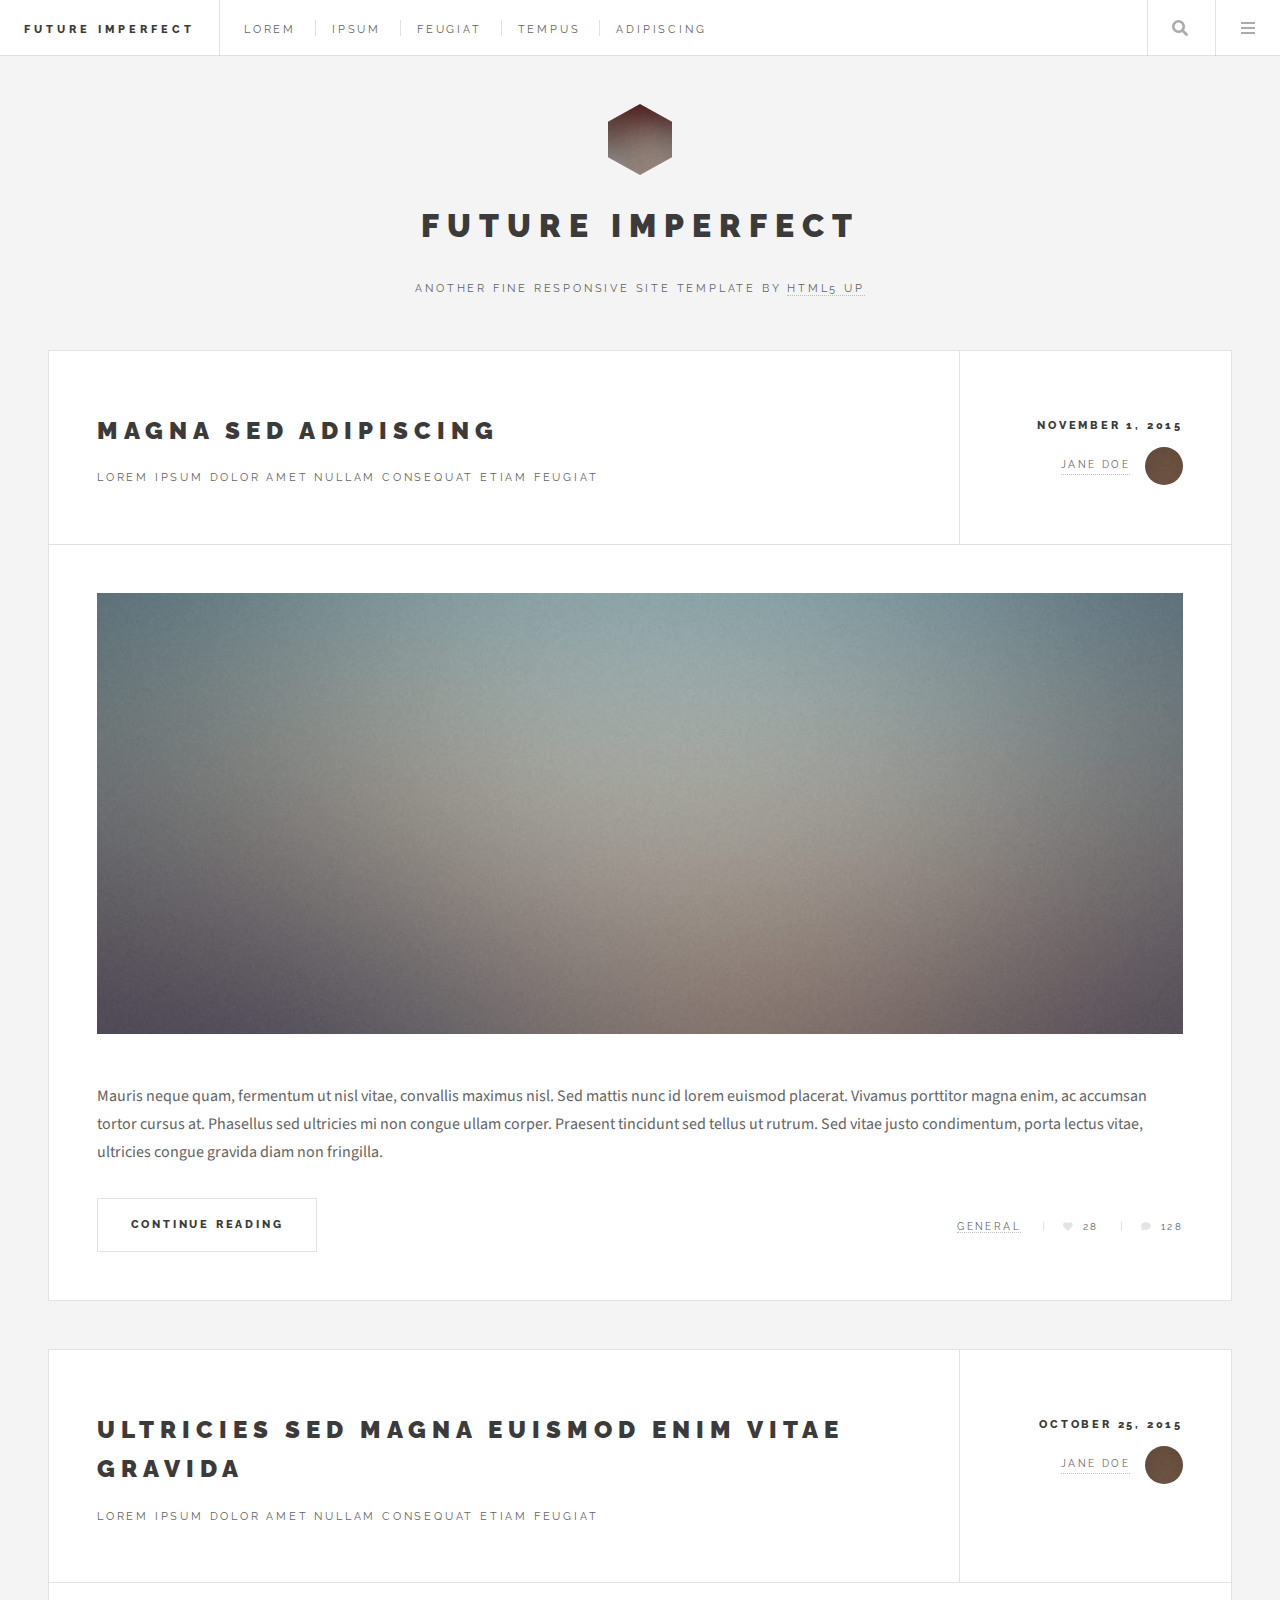
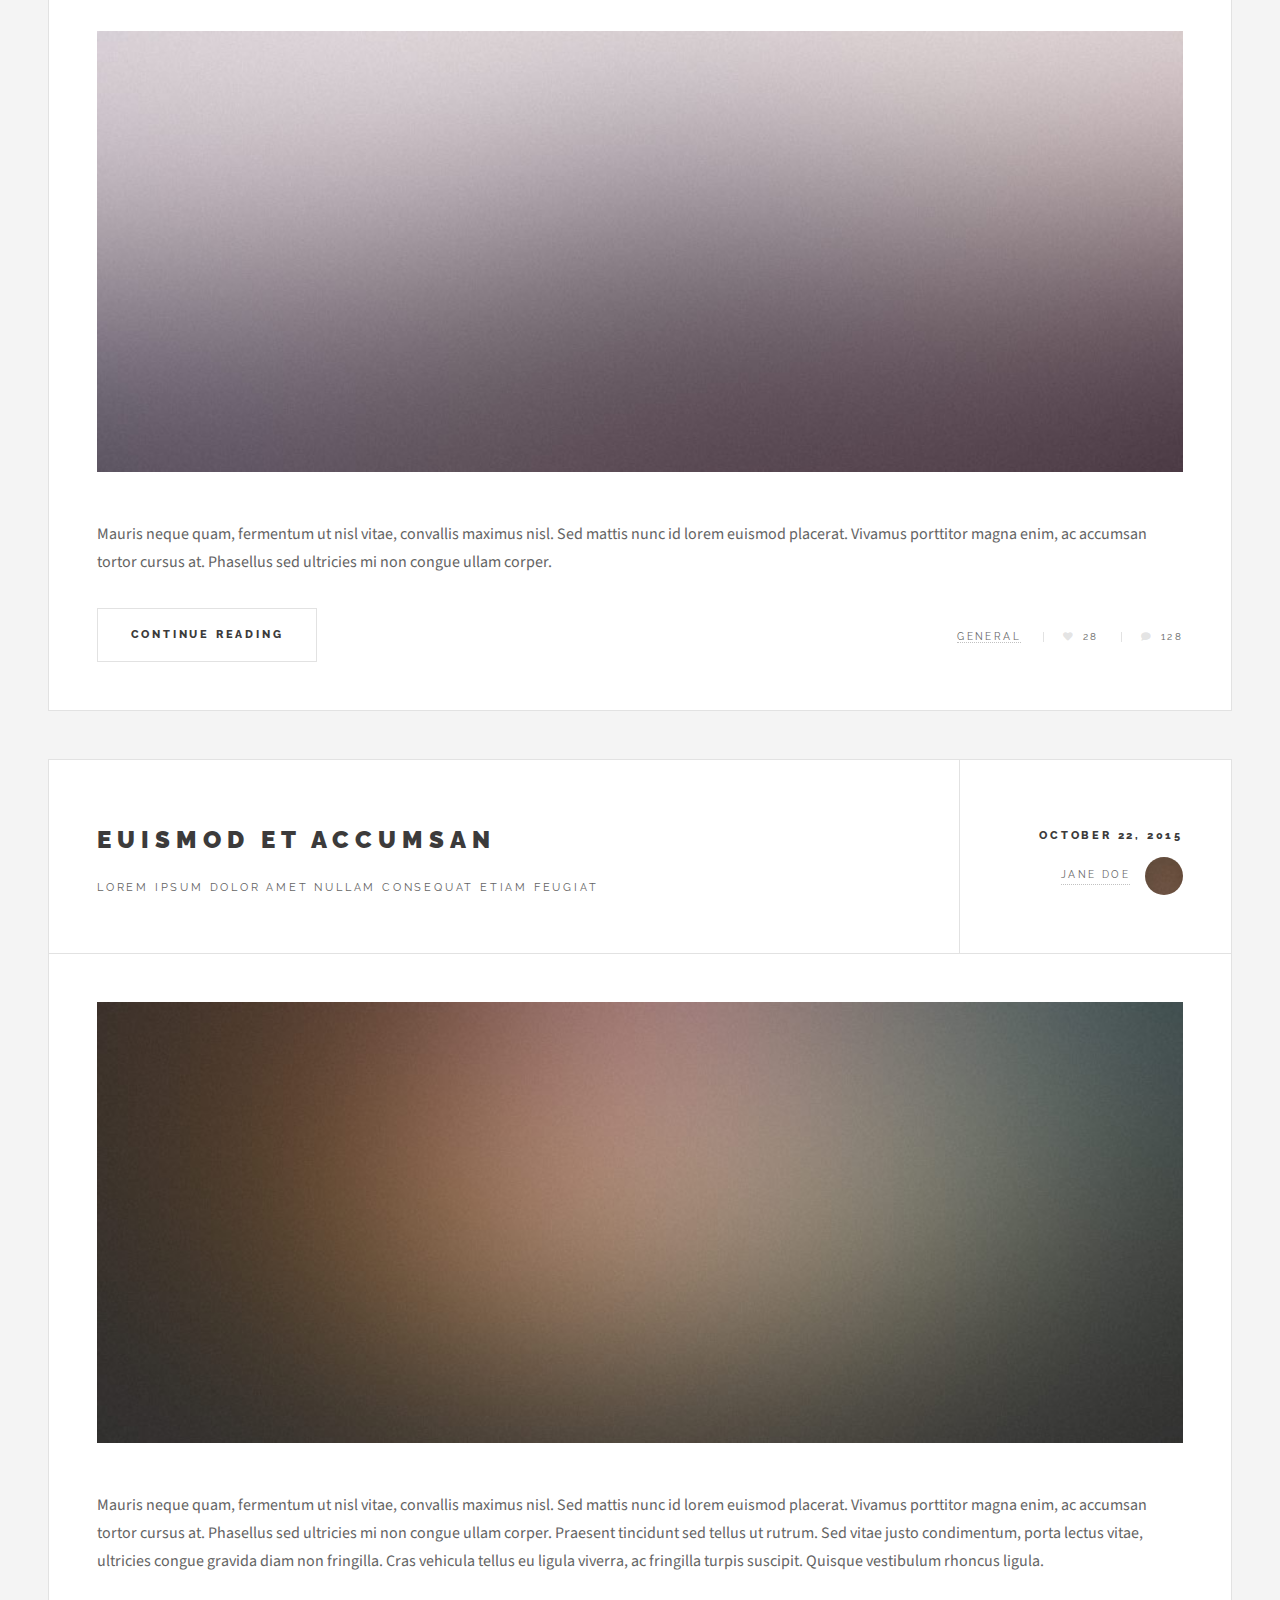
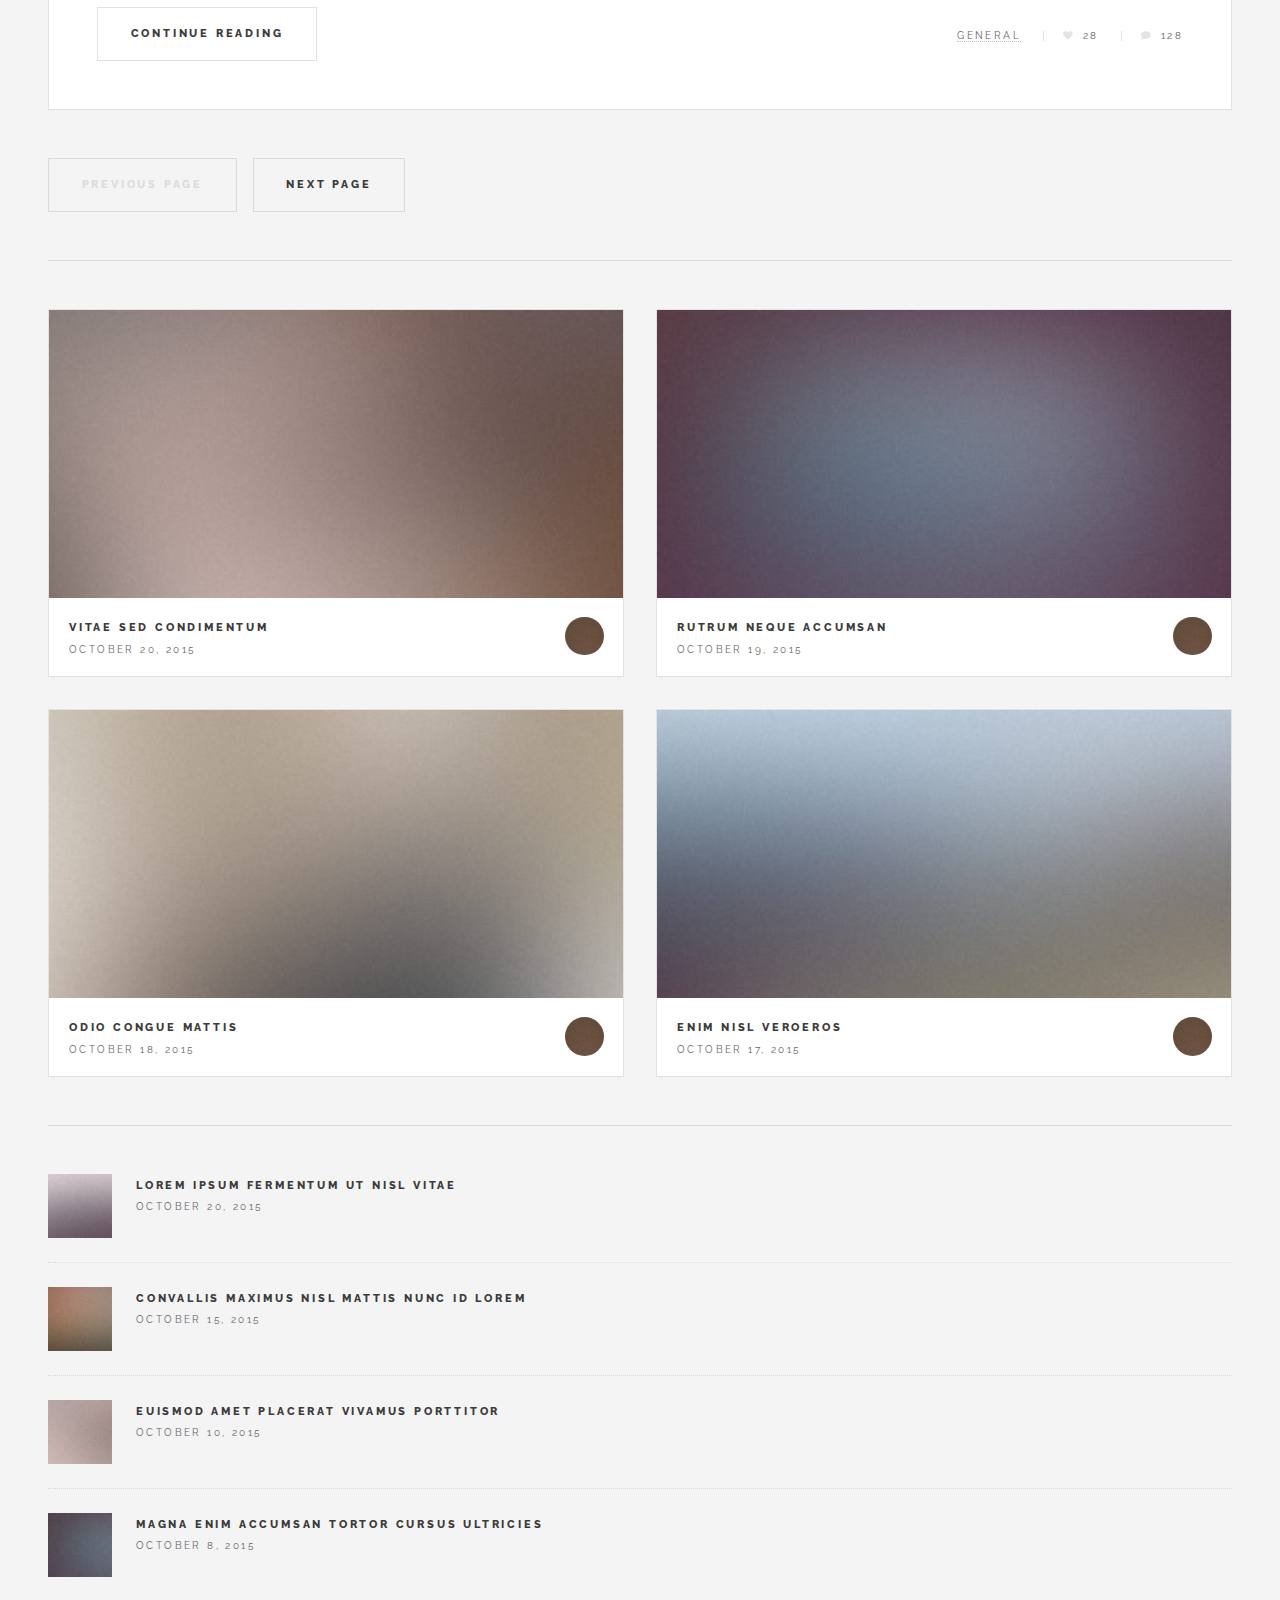
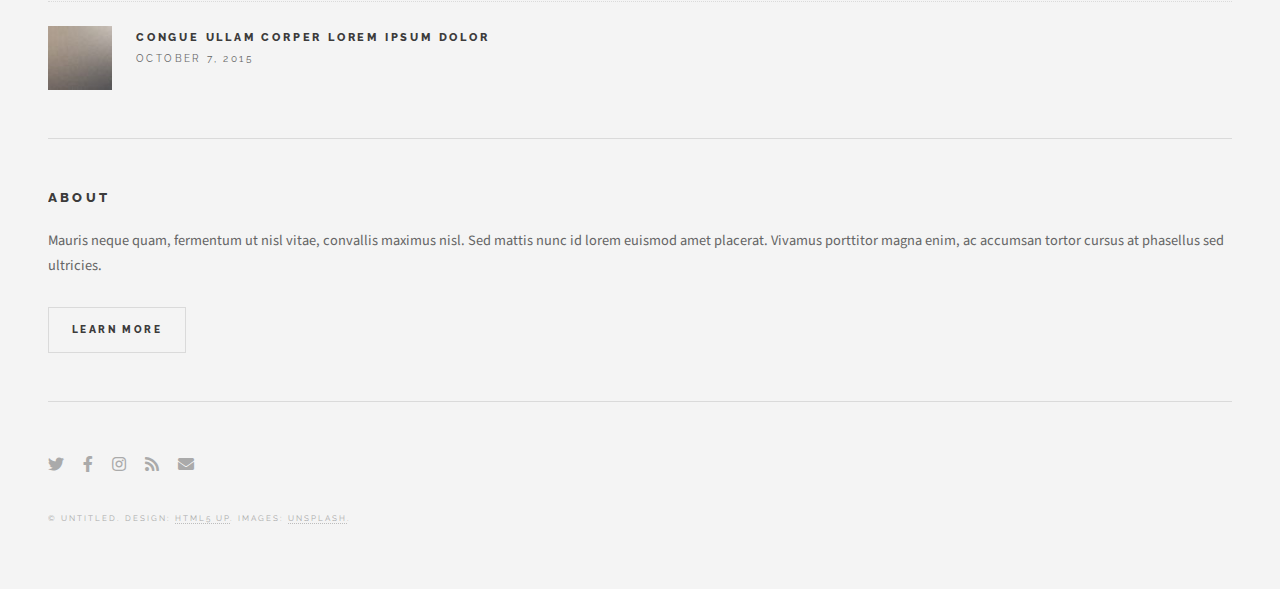
==== index.html @ 34c99608 "all files uploaded" ====
<!DOCTYPE HTML>
<!--
	Future Imperfect by HTML5 UP
	html5up.net | @ajlkn
	Free for personal and commercial use under the CCA 3.0 license (html5up.net/license)
-->
<html>
	<head>
		<title>Future Imperfect by HTML5 UP</title>
		<meta charset="utf-8" />
		<meta name="viewport" content="width=device-width, initial-scale=1, user-scalable=no" />
		<link rel="stylesheet" href="assets/css/main.css" />
	</head>
	<body class="is-preload">

		<!-- Wrapper -->
			<div id="wrapper">

				<!-- Header -->
					<header id="header">
						<h1><a href="index.html">Future Imperfect</a></h1>
						<nav class="links">
							<ul>
								<li><a href="#">Lorem</a></li>
								<li><a href="#">Ipsum</a></li>
								<li><a href="#">Feugiat</a></li>
								<li><a href="#">Tempus</a></li>
								<li><a href="#">Adipiscing</a></li>
							</ul>
						</nav>
						<nav class="main">
							<ul>
								<li class="search">
									<a class="fa-search" href="#search">Search</a>
									<form id="search" method="get" action="#">
										<input type="text" name="query" placeholder="Search" />
									</form>
								</li>
								<li class="menu">
									<a class="fa-bars" href="#menu">Menu</a>
								</li>
							</ul>
						</nav>
					</header>

				<!-- Menu -->
					<section id="menu">

						<!-- Search -->
							<section>
								<form class="search" method="get" action="#">
									<input type="text" name="query" placeholder="Search" />
								</form>
							</section>

						<!-- Links -->
							<section>
								<ul class="links">
									<li>
										<a href="#">
											<h3>Lorem ipsum</h3>
											<p>Feugiat tempus veroeros dolor</p>
										</a>
									</li>
									<li>
										<a href="#">
											<h3>Dolor sit amet</h3>
											<p>Sed vitae justo condimentum</p>
										</a>
									</li>
									<li>
										<a href="#">
											<h3>Feugiat veroeros</h3>
											<p>Phasellus sed ultricies mi congue</p>
										</a>
									</li>
									<li>
										<a href="#">
											<h3>Etiam sed consequat</h3>
											<p>Porta lectus amet ultricies</p>
										</a>
									</li>
								</ul>
							</section>

						<!-- Actions -->
							<section>
								<ul class="actions stacked">
									<li><a href="#" class="button large fit">Log In</a></li>
								</ul>
							</section>

					</section>

				<!-- Main -->
					<div id="main">

						<!-- Post -->
							<article class="post">
								<header>
									<div class="title">
										<h2><a href="single.html">Magna sed adipiscing</a></h2>
										<p>Lorem ipsum dolor amet nullam consequat etiam feugiat</p>
									</div>
									<div class="meta">
										<time class="published" datetime="2015-11-01">November 1, 2015</time>
										<a href="#" class="author"><span class="name">Jane Doe</span><img src="images/avatar.jpg" alt="" /></a>
									</div>
								</header>
								<a href="single.html" class="image featured"><img src="images/pic01.jpg" alt="" /></a>
								<p>Mauris neque quam, fermentum ut nisl vitae, convallis maximus nisl. Sed mattis nunc id lorem euismod placerat. Vivamus porttitor magna enim, ac accumsan tortor cursus at. Phasellus sed ultricies mi non congue ullam corper. Praesent tincidunt sed tellus ut rutrum. Sed vitae justo condimentum, porta lectus vitae, ultricies congue gravida diam non fringilla.</p>
								<footer>
									<ul class="actions">
										<li><a href="single.html" class="button large">Continue Reading</a></li>
									</ul>
									<ul class="stats">
										<li><a href="#">General</a></li>
										<li><a href="#" class="icon solid fa-heart">28</a></li>
										<li><a href="#" class="icon solid fa-comment">128</a></li>
									</ul>
								</footer>
							</article>

						<!-- Post -->
							<article class="post">
								<header>
									<div class="title">
										<h2><a href="single.html">Ultricies sed magna euismod enim vitae gravida</a></h2>
										<p>Lorem ipsum dolor amet nullam consequat etiam feugiat</p>
									</div>
									<div class="meta">
										<time class="published" datetime="2015-10-25">October 25, 2015</time>
										<a href="#" class="author"><span class="name">Jane Doe</span><img src="images/avatar.jpg" alt="" /></a>
									</div>
								</header>
								<a href="single.html" class="image featured"><img src="images/pic02.jpg" alt="" /></a>
								<p>Mauris neque quam, fermentum ut nisl vitae, convallis maximus nisl. Sed mattis nunc id lorem euismod placerat. Vivamus porttitor magna enim, ac accumsan tortor cursus at. Phasellus sed ultricies mi non congue ullam corper.</p>
								<footer>
									<ul class="actions">
										<li><a href="single.html" class="button large">Continue Reading</a></li>
									</ul>
									<ul class="stats">
										<li><a href="#">General</a></li>
										<li><a href="#" class="icon solid fa-heart">28</a></li>
										<li><a href="#" class="icon solid fa-comment">128</a></li>
									</ul>
								</footer>
							</article>

						<!-- Post -->
							<article class="post">
								<header>
									<div class="title">
										<h2><a href="single.html">Euismod et accumsan</a></h2>
										<p>Lorem ipsum dolor amet nullam consequat etiam feugiat</p>
									</div>
									<div class="meta">
										<time class="published" datetime="2015-10-22">October 22, 2015</time>
										<a href="#" class="author"><span class="name">Jane Doe</span><img src="images/avatar.jpg" alt="" /></a>
									</div>
								</header>
								<a href="single.html" class="image featured"><img src="images/pic03.jpg" alt="" /></a>
								<p>Mauris neque quam, fermentum ut nisl vitae, convallis maximus nisl. Sed mattis nunc id lorem euismod placerat. Vivamus porttitor magna enim, ac accumsan tortor cursus at. Phasellus sed ultricies mi non congue ullam corper. Praesent tincidunt sed tellus ut rutrum. Sed vitae justo condimentum, porta lectus vitae, ultricies congue gravida diam non fringilla. Cras vehicula tellus eu ligula viverra, ac fringilla turpis suscipit. Quisque vestibulum rhoncus ligula.</p>
								<footer>
									<ul class="actions">
										<li><a href="single.html" class="button large">Continue Reading</a></li>
									</ul>
									<ul class="stats">
										<li><a href="#">General</a></li>
										<li><a href="#" class="icon solid fa-heart">28</a></li>
										<li><a href="#" class="icon solid fa-comment">128</a></li>
									</ul>
								</footer>
							</article>

						<!-- Post -->
						<!--
							<article class="post">
								<header>
									<div class="title">
										<h2><a href="#">Elements</a></h2>
										<p>Lorem ipsum dolor amet nullam consequat etiam feugiat</p>
									</div>
									<div class="meta">
										<time class="published" datetime="2015-10-18">October 18, 2015</time>
										<a href="#" class="author"><span class="name">Jane Doe</span><img src="images/avatar.jpg" alt="" /></a>
									</div>
								</header>

								<section>
									<h3>Text</h3>
									<p>This is <b>bold</b> and this is <strong>strong</strong>. This is <i>italic</i> and this is <em>emphasized</em>.
									This is <sup>superscript</sup> text and this is <sub>subscript</sub> text.
									This is <u>underlined</u> and this is code: <code>for (;;) { ... }</code>. Finally, <a href="#">this is a link</a>.</p>
									<hr />
									<p>Nunc lacinia ante nunc ac lobortis. Interdum adipiscing gravida odio porttitor sem non mi integer non faucibus ornare mi ut ante amet placerat aliquet. Volutpat eu sed ante lacinia sapien lorem accumsan varius montes viverra nibh in adipiscing blandit tempus accumsan.</p>
									<hr />
									<h2>Heading Level 2</h2>
									<h3>Heading Level 3</h3>
									<h4>Heading Level 4</h4>
									<hr />
									<h4>Blockquote</h4>
									<blockquote>Fringilla nisl. Donec accumsan interdum nisi, quis tincidunt felis sagittis eget tempus euismod. Vestibulum ante ipsum primis in faucibus vestibulum. Blandit adipiscing eu felis iaculis volutpat ac adipiscing accumsan faucibus. Vestibulum ante ipsum primis in faucibus lorem ipsum dolor sit amet nullam adipiscing eu felis.</blockquote>
									<h4>Preformatted</h4>
									<pre><code>i = 0;

while (!deck.isInOrder()) {
  print 'Iteration ' + i;
  deck.shuffle();
  i++;
}

print 'It took ' + i + ' iterations to sort the deck.';</code></pre>
								</section>

								<section>
									<h3>Lists</h3>
									<div class="row">
										<div class="col-6 col-12-medium">
											<h4>Unordered</h4>
											<ul>
												<li>Dolor pulvinar etiam.</li>
												<li>Sagittis adipiscing.</li>
												<li>Felis enim feugiat.</li>
											</ul>
											<h4>Alternate</h4>
											<ul class="alt">
												<li>Dolor pulvinar etiam.</li>
												<li>Sagittis adipiscing.</li>
												<li>Felis enim feugiat.</li>
											</ul>
										</div>
										<div class="col-6 col-12-medium">
											<h4>Ordered</h4>
											<ol>
												<li>Dolor pulvinar etiam.</li>
												<li>Etiam vel felis viverra.</li>
												<li>Felis enim feugiat.</li>
												<li>Dolor pulvinar etiam.</li>
												<li>Etiam vel felis lorem.</li>
												<li>Felis enim et feugiat.</li>
											</ol>
											<h4>Icons</h4>
											<ul class="icons">
												<li><a href="#" class="icon brands fa-twitter"><span class="label">Twitter</span></a></li>
												<li><a href="#" class="icon brands fa-facebook-f"><span class="label">Facebook</span></a></li>
												<li><a href="#" class="icon brands fa-instagram"><span class="label">Instagram</span></a></li>
												<li><a href="#" class="icon brands fa-github"><span class="label">Github</span></a></li>
											</ul>
										</div>
									</div>
									<h3>Actions</h3>
									<div class="row">
										<div class="col-6 col-12-medium">
											<ul class="actions">
												<li><a href="#" class="button">Default</a></li>
												<li><a href="#" class="button">Default</a></li>
												<li><a href="#" class="button">Default</a></li>
											</ul>
											<ul class="actions small">
												<li><a href="#" class="button small">Small</a></li>
												<li><a href="#" class="button small">Small</a></li>
												<li><a href="#" class="button small">Small</a></li>
											</ul>
											<ul class="actions stacked">
												<li><a href="#" class="button">Default</a></li>
												<li><a href="#" class="button">Default</a></li>
												<li><a href="#" class="button">Default</a></li>
											</ul>
											<ul class="actions stacked">
												<li><a href="#" class="button small">Small</a></li>
												<li><a href="#" class="button small">Small</a></li>
												<li><a href="#" class="button small">Small</a></li>
											</ul>
										</div>
										<div class="col-6 col-12-medium">
											<ul class="actions stacked">
												<li><a href="#" class="button fit">Default</a></li>
												<li><a href="#" class="button fit">Default</a></li>
											</ul>
											<ul class="actions stacked">
												<li><a href="#" class="button small fit">Small</a></li>
												<li><a href="#" class="button small fit">Small</a></li>
											</ul>
										</div>
									</div>
								</section>

								<section>
									<h3>Table</h3>
									<h4>Default</h4>
									<div class="table-wrapper">
										<table>
											<thead>
												<tr>
													<th>Name</th>
													<th>Description</th>
													<th>Price</th>
												</tr>
											</thead>
											<tbody>
												<tr>
													<td>Item One</td>
													<td>Ante turpis integer aliquet porttitor.</td>
													<td>29.99</td>
												</tr>
												<tr>
													<td>Item Two</td>
													<td>Vis ac commodo adipiscing arcu aliquet.</td>
													<td>19.99</td>
												</tr>
												<tr>
													<td>Item Three</td>
													<td> Morbi faucibus arcu accumsan lorem.</td>
													<td>29.99</td>
												</tr>
												<tr>
													<td>Item Four</td>
													<td>Vitae integer tempus condimentum.</td>
													<td>19.99</td>
												</tr>
												<tr>
													<td>Item Five</td>
													<td>Ante turpis integer aliquet porttitor.</td>
													<td>29.99</td>
												</tr>
											</tbody>
											<tfoot>
												<tr>
													<td colspan="2"></td>
													<td>100.00</td>
												</tr>
											</tfoot>
										</table>
									</div>

									<h4>Alternate</h4>
									<div class="table-wrapper">
										<table class="alt">
											<thead>
												<tr>
													<th>Name</th>
													<th>Description</th>
													<th>Price</th>
												</tr>
											</thead>
											<tbody>
												<tr>
													<td>Item One</td>
													<td>Ante turpis integer aliquet porttitor.</td>
													<td>29.99</td>
												</tr>
												<tr>
													<td>Item Two</td>
													<td>Vis ac commodo adipiscing arcu aliquet.</td>
													<td>19.99</td>
												</tr>
												<tr>
													<td>Item Three</td>
													<td> Morbi faucibus arcu accumsan lorem.</td>
													<td>29.99</td>
												</tr>
												<tr>
													<td>Item Four</td>
													<td>Vitae integer tempus condimentum.</td>
													<td>19.99</td>
												</tr>
												<tr>
													<td>Item Five</td>
													<td>Ante turpis integer aliquet porttitor.</td>
													<td>29.99</td>
												</tr>
											</tbody>
											<tfoot>
												<tr>
													<td colspan="2"></td>
													<td>100.00</td>
												</tr>
											</tfoot>
										</table>
									</div>
								</section>

								<section>
									<h3>Buttons</h3>
									<ul class="actions">
										<li><a href="#" class="button large">Large</a></li>
										<li><a href="#" class="button">Default</a></li>
										<li><a href="#" class="button small">Small</a></li>
									</ul>
									<ul class="actions fit">
										<li><a href="#" class="button fit">Fit</a></li>
										<li><a href="#" class="button fit">Fit</a></li>
										<li><a href="#" class="button fit">Fit</a></li>
									</ul>
									<ul class="actions fit small">
										<li><a href="#" class="button fit small">Fit + Small</a></li>
										<li><a href="#" class="button fit small">Fit + Small</a></li>
										<li><a href="#" class="button fit small">Fit + Small</a></li>
									</ul>
									<ul class="actions">
										<li><a href="#" class="button icon solid fa-download">Icon</a></li>
										<li><a href="#" class="button icon solid fa-upload">Icon</a></li>
										<li><a href="#" class="button icon solid fa-save">Icon</a></li>
									</ul>
									<ul class="actions">
										<li><span class="button disabled">Disabled</span></li>
										<li><span class="button disabled icon solid fa-download">Disabled</span></li>
									</ul>
								</section>

								<section>
									<h3>Form</h3>
									<form method="post" action="#">
										<div class="row gtr-uniform">
											<div class="col-6 col-12-xsmall">
												<input type="text" name="demo-name" id="demo-name" value="" placeholder="Name" />
											</div>
											<div class="col-6 col-12-xsmall">
												<input type="email" name="demo-email" id="demo-email" value="" placeholder="Email" />
											</div>
											<div class="col-12">
												<select name="demo-category" id="demo-category">
													<option value="">- Category -</option>
													<option value="1">Manufacturing</option>
													<option value="1">Shipping</option>
													<option value="1">Administration</option>
													<option value="1">Human Resources</option>
												</select>
											</div>
											<div class="col-4 col-12-small">
												<input type="radio" id="demo-priority-low" name="demo-priority" checked>
												<label for="demo-priority-low">Low</label>
											</div>
											<div class="col-4 col-12-small">
												<input type="radio" id="demo-priority-normal" name="demo-priority">
												<label for="demo-priority-normal">Normal</label>
											</div>
											<div class="col-4 col-12-small">
												<input type="radio" id="demo-priority-high" name="demo-priority">
												<label for="demo-priority-high">High</label>
											</div>
											<div class="col-6 col-12-small">
												<input type="checkbox" id="demo-copy" name="demo-copy">
												<label for="demo-copy">Email me a copy</label>
											</div>
											<div class="col-6 col-12-small">
												<input type="checkbox" id="demo-human" name="demo-human" checked>
												<label for="demo-human">Not a robot</label>
											</div>
											<div class="col-12">
												<textarea name="demo-message" id="demo-message" placeholder="Enter your message" rows="6"></textarea>
											</div>
											<div class="col-12">
												<ul class="actions">
													<li><input type="submit" value="Send Message" /></li>
													<li><input type="reset" value="Reset" /></li>
												</ul>
											</div>
										</div>
									</form>
								</section>

								<section>
									<h3>Image</h3>
									<h4>Fit</h4>
									<div class="box alt">
										<div class="row gtr-uniform">
											<div class="col-12"><span class="image fit"><img src="images/pic02.jpg" alt="" /></span></div>
											<div class="col-4"><span class="image fit"><img src="images/pic04.jpg" alt="" /></span></div>
											<div class="col-4"><span class="image fit"><img src="images/pic05.jpg" alt="" /></span></div>
											<div class="col-4"><span class="image fit"><img src="images/pic06.jpg" alt="" /></span></div>
											<div class="col-4"><span class="image fit"><img src="images/pic06.jpg" alt="" /></span></div>
											<div class="col-4"><span class="image fit"><img src="images/pic04.jpg" alt="" /></span></div>
											<div class="col-4"><span class="image fit"><img src="images/pic05.jpg" alt="" /></span></div>
											<div class="col-4"><span class="image fit"><img src="images/pic05.jpg" alt="" /></span></div>
											<div class="col-4"><span class="image fit"><img src="images/pic06.jpg" alt="" /></span></div>
											<div class="col-4"><span class="image fit"><img src="images/pic04.jpg" alt="" /></span></div>
										</div>
									</div>
									<h4>Left &amp; Right</h4>
									<p><span class="image left"><img src="images/pic07.jpg" alt="" /></span>Fringilla nisl. Donec accumsan interdum nisi, quis tincidunt felis sagittis eget. tempus euismod. Vestibulum ante ipsum primis in faucibus vestibulum. Blandit adipiscing eu felis iaculis volutpat ac adipiscing accumsan eu faucibus. Integer ac pellentesque praesent tincidunt felis sagittis eget. tempus euismod. Vestibulum ante ipsum primis in faucibus vestibulum. Blandit adipiscing eu felis iaculis volutpat ac adipiscing accumsan eu faucibus. Integer ac pellentesque praesent. Donec accumsan interdum nisi, quis tincidunt felis sagittis eget. tempus euismod. Vestibulum ante ipsum primis in faucibus vestibulum. Blandit adipiscing eu felis iaculis volutpat ac adipiscing accumsan eu faucibus. Integer ac pellentesque praesent tincidunt felis sagittis eget. tempus euismod. Vestibulum ante ipsum primis in faucibus vestibulum. Blandit adipiscing eu felis iaculis volutpat ac adipiscing accumsan eu faucibus. Integer ac pellentesque praesent. Blandit adipiscing eu felis iaculis volutpat ac adipiscing accumsan eu faucibus. Integer ac pellentesque praesent tincidunt felis sagittis eget. tempus euismod. Vestibulum ante ipsum primis in faucibus vestibulum. Blandit adipiscing eu felis iaculis volutpat ac adipiscing accumsan eu faucibus. Integer ac pellentesque praesent.</p>
									<p><span class="image right"><img src="images/pic04.jpg" alt="" /></span>Fringilla nisl. Donec accumsan interdum nisi, quis tincidunt felis sagittis eget. tempus euismod. Vestibulum ante ipsum primis in faucibus vestibulum. Blandit adipiscing eu felis iaculis volutpat ac adipiscing accumsan eu faucibus. Integer ac pellentesque praesent tincidunt felis sagittis eget. tempus euismod. Vestibulum ante ipsum primis in faucibus vestibulum. Blandit adipiscing eu felis iaculis volutpat ac adipiscing accumsan eu faucibus. Integer ac pellentesque praesent. Donec accumsan interdum nisi, quis tincidunt felis sagittis eget. tempus euismod. Vestibulum ante ipsum primis in faucibus vestibulum. Blandit adipiscing eu felis iaculis volutpat ac adipiscing accumsan eu faucibus. Integer ac pellentesque praesent tincidunt felis sagittis eget. tempus euismod. Vestibulum ante ipsum primis in faucibus vestibulum. Blandit adipiscing eu felis iaculis volutpat ac adipiscing accumsan eu faucibus. Integer ac pellentesque praesent. Blandit adipiscing eu felis iaculis volutpat ac adipiscing accumsan eu faucibus. Integer ac pellentesque praesent tincidunt felis sagittis eget. tempus euismod. Vestibulum ante ipsum primis in faucibus vestibulum. Blandit adipiscing eu felis iaculis volutpat ac adipiscing accumsan eu faucibus. Integer ac pellentesque praesent.</p>
								</section>

							</article>
						-->

						<!-- Pagination -->
							<ul class="actions pagination">
								<li><a href="" class="disabled button large previous">Previous Page</a></li>
								<li><a href="#" class="button large next">Next Page</a></li>
							</ul>

					</div>

				<!-- Sidebar -->
					<section id="sidebar">

						<!-- Intro -->
							<section id="intro">
								<a href="#" class="logo"><img src="images/logo.jpg" alt="" /></a>
								<header>
									<h2>Future Imperfect</h2>
									<p>Another fine responsive site template by <a href="http://html5up.net">HTML5 UP</a></p>
								</header>
							</section>

						<!-- Mini Posts -->
							<section>
								<div class="mini-posts">

									<!-- Mini Post -->
										<article class="mini-post">
											<header>
												<h3><a href="single.html">Vitae sed condimentum</a></h3>
												<time class="published" datetime="2015-10-20">October 20, 2015</time>
												<a href="#" class="author"><img src="images/avatar.jpg" alt="" /></a>
											</header>
											<a href="single.html" class="image"><img src="images/pic04.jpg" alt="" /></a>
										</article>

									<!-- Mini Post -->
										<article class="mini-post">
											<header>
												<h3><a href="single.html">Rutrum neque accumsan</a></h3>
												<time class="published" datetime="2015-10-19">October 19, 2015</time>
												<a href="#" class="author"><img src="images/avatar.jpg" alt="" /></a>
											</header>
											<a href="single.html" class="image"><img src="images/pic05.jpg" alt="" /></a>
										</article>

									<!-- Mini Post -->
										<article class="mini-post">
											<header>
												<h3><a href="single.html">Odio congue mattis</a></h3>
												<time class="published" datetime="2015-10-18">October 18, 2015</time>
												<a href="#" class="author"><img src="images/avatar.jpg" alt="" /></a>
											</header>
											<a href="single.html" class="image"><img src="images/pic06.jpg" alt="" /></a>
										</article>

									<!-- Mini Post -->
										<article class="mini-post">
											<header>
												<h3><a href="single.html">Enim nisl veroeros</a></h3>
												<time class="published" datetime="2015-10-17">October 17, 2015</time>
												<a href="#" class="author"><img src="images/avatar.jpg" alt="" /></a>
											</header>
											<a href="single.html" class="image"><img src="images/pic07.jpg" alt="" /></a>
										</article>

								</div>
							</section>

						<!-- Posts List -->
							<section>
								<ul class="posts">
									<li>
										<article>
											<header>
												<h3><a href="single.html">Lorem ipsum fermentum ut nisl vitae</a></h3>
												<time class="published" datetime="2015-10-20">October 20, 2015</time>
											</header>
											<a href="single.html" class="image"><img src="images/pic08.jpg" alt="" /></a>
										</article>
									</li>
									<li>
										<article>
											<header>
												<h3><a href="single.html">Convallis maximus nisl mattis nunc id lorem</a></h3>
												<time class="published" datetime="2015-10-15">October 15, 2015</time>
											</header>
											<a href="single.html" class="image"><img src="images/pic09.jpg" alt="" /></a>
										</article>
									</li>
									<li>
										<article>
											<header>
												<h3><a href="single.html">Euismod amet placerat vivamus porttitor</a></h3>
												<time class="published" datetime="2015-10-10">October 10, 2015</time>
											</header>
											<a href="single.html" class="image"><img src="images/pic10.jpg" alt="" /></a>
										</article>
									</li>
									<li>
										<article>
											<header>
												<h3><a href="single.html">Magna enim accumsan tortor cursus ultricies</a></h3>
												<time class="published" datetime="2015-10-08">October 8, 2015</time>
											</header>
											<a href="single.html" class="image"><img src="images/pic11.jpg" alt="" /></a>
										</article>
									</li>
									<li>
										<article>
											<header>
												<h3><a href="single.html">Congue ullam corper lorem ipsum dolor</a></h3>
												<time class="published" datetime="2015-10-06">October 7, 2015</time>
											</header>
											<a href="single.html" class="image"><img src="images/pic12.jpg" alt="" /></a>
										</article>
									</li>
								</ul>
							</section>

						<!-- About -->
							<section class="blurb">
								<h2>About</h2>
								<p>Mauris neque quam, fermentum ut nisl vitae, convallis maximus nisl. Sed mattis nunc id lorem euismod amet placerat. Vivamus porttitor magna enim, ac accumsan tortor cursus at phasellus sed ultricies.</p>
								<ul class="actions">
									<li><a href="#" class="button">Learn More</a></li>
								</ul>
							</section>

						<!-- Footer -->
							<section id="footer">
								<ul class="icons">
									<li><a href="#" class="icon brands fa-twitter"><span class="label">Twitter</span></a></li>
									<li><a href="#" class="icon brands fa-facebook-f"><span class="label">Facebook</span></a></li>
									<li><a href="#" class="icon brands fa-instagram"><span class="label">Instagram</span></a></li>
									<li><a href="#" class="icon solid fa-rss"><span class="label">RSS</span></a></li>
									<li><a href="#" class="icon solid fa-envelope"><span class="label">Email</span></a></li>
								</ul>
								<p class="copyright">&copy; Untitled. Design: <a href="http://html5up.net">HTML5 UP</a>. Images: <a href="http://unsplash.com">Unsplash</a>.</p>
							</section>

					</section>

			</div>

		<!-- Scripts -->
			<script src="assets/js/jquery.min.js"></script>
			<script src="assets/js/browser.min.js"></script>
			<script src="assets/js/breakpoints.min.js"></script>
			<script src="assets/js/util.js"></script>
			<script src="assets/js/main.js"></script>

	</body>
</html>
---- assets/css/main.css ----
@import url(fontawesome-all.min.css);
@import url("https://fonts.googleapis.com/css?family=Source+Sans+Pro:400,700|Raleway:400,800,900");

/*
	Future Imperfect by HTML5 UP
	html5up.net | @ajlkn
	Free for personal and commercial use under the CCA 3.0 license (html5up.net/license)
*/

html, body, div, span, applet, object,
iframe, h1, h2, h3, h4, h5, h6, p, blockquote,
pre, a, abbr, acronym, address, big, cite,
code, del, dfn, em, img, ins, kbd, q, s, samp,
small, strike, strong, sub, sup, tt, var, b,
u, i, center, dl, dt, dd, ol, ul, li, fieldset,
form, label, legend, table, caption, tbody,
tfoot, thead, tr, th, td, article, aside,
canvas, details, embed, figure, figcaption,
footer, header, hgroup, menu, nav, output, ruby,
section, summary, time, mark, audio, video {
	margin: 0;
	padding: 0;
	border: 0;
	font-size: 100%;
	font: inherit;
	vertical-align: baseline;}

article, aside, details, figcaption, figure,
footer, header, hgroup, menu, nav, section {
	display: block;}

body {
	line-height: 1;
}

ol, ul {
	list-style: none;
}

blockquote, q {
	quotes: none;
}

	blockquote:before, blockquote:after, q:before, q:after {
		content: '';
		content: none;
	}

table {
	border-collapse: collapse;
	border-spacing: 0;
}

body {
	-webkit-text-size-adjust: none;
}

mark {
	background-color: transparent;
	color: inherit;
}

input::-moz-focus-inner {
	border: 0;
	padding: 0;
}

input, select, textarea {
	-moz-appearance: none;
	-webkit-appearance: none;
	-ms-appearance: none;
	appearance: none;
}

/* Basic */

	@-ms-viewport {
		width: device-width;
	}

	body {
		-ms-overflow-style: scrollbar;
	}

	@media screen and (max-width: 480px) {

		html, body {
			min-width: 320px;
		}

	}

	html {
		box-sizing: border-box;
	}

	*, *:before, *:after {
		box-sizing: inherit;
	}

	body {
		background: #f4f4f4;
	}

		body.is-preload *, body.is-preload *:before, body.is-preload *:after {
			-moz-animation: none !important;
			-webkit-animation: none !important;
			-ms-animation: none !important;
			animation: none !important;
			-moz-transition: none !important;
			-webkit-transition: none !important;
			-ms-transition: none !important;
			transition: none !important;
		}

/* Type */

	body, input, select, textarea {
		color: #646464;
		font-family: "Source Sans Pro", Helvetica, sans-serif;
		font-size: 14pt;
		font-weight: 400;
		line-height: 1.75;
	}

		@media screen and (max-width: 1680px) {

			body, input, select, textarea {
				font-size: 12pt;
			}

		}

		@media screen and (max-width: 1280px) {

			body, input, select, textarea {
				font-size: 12pt;
			}

		}

		@media screen and (max-width: 980px) {

			body, input, select, textarea {
				font-size: 12pt;
			}

		}

		@media screen and (max-width: 736px) {

			body, input, select, textarea {
				font-size: 12pt;
			}

		}

		@media screen and (max-width: 480px) {

			body, input, select, textarea {
				font-size: 12pt;
			}

		}

	a {
		-moz-transition: color 0.2s ease, border-bottom-color 0.2s ease;
		-webkit-transition: color 0.2s ease, border-bottom-color 0.2s ease;
		-ms-transition: color 0.2s ease, border-bottom-color 0.2s ease;
		transition: color 0.2s ease, border-bottom-color 0.2s ease;
		border-bottom: dotted 1px rgba(160, 160, 160, 0.65);
		color: inherit;
		text-decoration: none;
	}

		a:before {
			-moz-transition: color 0.2s ease;
			-webkit-transition: color 0.2s ease;
			-ms-transition: color 0.2s ease;
			transition: color 0.2s ease;
		}

		a:hover {
			border-bottom-color: transparent;
			color: #2ebaae !important;
		}

			a:hover:before {
				color: #2ebaae !important;
			}

	strong, b {
		color: #3c3b3b;
		font-weight: 700;
	}

	em, i {
		font-style: italic;
	}

	p {
		margin: 0 0 2em 0;
	}

	h1, h2, h3, h4, h5, h6 {
		color: #3c3b3b;
		font-family: "Raleway", Helvetica, sans-serif;
		font-weight: 800;
		letter-spacing: 0.25em;
		line-height: 1.65;
		margin: 0 0 1em 0;
		text-transform: uppercase;
	}

		h1 a, h2 a, h3 a, h4 a, h5 a, h6 a {
			color: inherit;
			border-bottom: 0;
		}

	h2 {
		font-size: 1.1em;
	}

	h3 {
		font-size: 0.9em;
	}

	h4 {
		font-size: 0.7em;
	}

	h5 {
		font-size: 0.7em;
	}

	h6 {
		font-size: 0.7em;
	}

	sub {
		font-size: 0.8em;
		position: relative;
		top: 0.5em;
	}

	sup {
		font-size: 0.8em;
		position: relative;
		top: -0.5em;
	}

	blockquote {
		border-left: solid 4px rgba(160, 160, 160, 0.3);
		font-style: italic;
		margin: 0 0 2em 0;
		padding: 0.5em 0 0.5em 2em;
	}

	code {
		background: rgba(160, 160, 160, 0.075);
		border: solid 1px rgba(160, 160, 160, 0.3);
		font-family: "Courier New", monospace;
		font-size: 0.9em;
		margin: 0 0.25em;
		padding: 0.25em 0.65em;
	}

	pre {
		-webkit-overflow-scrolling: touch;
		font-family: "Courier New", monospace;
		font-size: 0.9em;
		margin: 0 0 2em 0;
	}

		pre code {
			display: block;
			line-height: 1.75em;
			padding: 1em 1.5em;
			overflow-x: auto;
		}

	hr {
		border: 0;
		border-bottom: solid 1px rgba(160, 160, 160, 0.3);
		margin: 2em 0;
	}

		hr.major {
			margin: 3em 0;
		}

	.align-left {
		text-align: left;
	}

	.align-center {
		text-align: center;
	}

	.align-right {
		text-align: right;
	}

/* Row */

	.row {
		display: flex;
		flex-wrap: wrap;
		box-sizing: border-box;
		align-items: stretch;
	}

		.row > * {
			box-sizing: border-box;
		}

		.row.gtr-uniform > * > :last-child {
			margin-bottom: 0;
		}

		.row.aln-left {
			justify-content: flex-start;
		}

		.row.aln-center {
			justify-content: center;
		}

		.row.aln-right {
			justify-content: flex-end;
		}

		.row.aln-top {
			align-items: flex-start;
		}

		.row.aln-middle {
			align-items: center;
		}

		.row.aln-bottom {
			align-items: flex-end;
		}

		.row > .imp {
			order: -1;
		}

		.row > .col-1 {
			width: 8.33333%;
		}

		.row > .off-1 {
			margin-left: 8.33333%;
		}

		.row > .col-2 {
			width: 16.66667%;
		}

		.row > .off-2 {
			margin-left: 16.66667%;
		}

		.row > .col-3 {
			width: 25%;
		}

		.row > .off-3 {
			margin-left: 25%;
		}

		.row > .col-4 {
			width: 33.33333%;
		}

		.row > .off-4 {
			margin-left: 33.33333%;
		}

		.row > .col-5 {
			width: 41.66667%;
		}

		.row > .off-5 {
			margin-left: 41.66667%;
		}

		.row > .col-6 {
			width: 50%;
		}

		.row > .off-6 {
			margin-left: 50%;
		}

		.row > .col-7 {
			width: 58.33333%;
		}

		.row > .off-7 {
			margin-left: 58.33333%;
		}

		.row > .col-8 {
			width: 66.66667%;
		}

		.row > .off-8 {
			margin-left: 66.66667%;
		}

		.row > .col-9 {
			width: 75%;
		}

		.row > .off-9 {
			margin-left: 75%;
		}

		.row > .col-10 {
			width: 83.33333%;
		}

		.row > .off-10 {
			margin-left: 83.33333%;
		}

		.row > .col-11 {
			width: 91.66667%;
		}

		.row > .off-11 {
			margin-left: 91.66667%;
		}

		.row > .col-12 {
			width: 100%;
		}

		.row > .off-12 {
			margin-left: 100%;
		}

		.row.gtr-0 {
			margin-top: 0;
			margin-left: 0em;
		}

			.row.gtr-0 > * {
				padding: 0 0 0 0em;
			}

			.row.gtr-0.gtr-uniform {
				margin-top: 0em;
			}

				.row.gtr-0.gtr-uniform > * {
					padding-top: 0em;
				}

		.row.gtr-25 {
			margin-top: 0;
			margin-left: -0.25em;
		}

			.row.gtr-25 > * {
				padding: 0 0 0 0.25em;
			}

			.row.gtr-25.gtr-uniform {
				margin-top: -0.25em;
			}

				.row.gtr-25.gtr-uniform > * {
					padding-top: 0.25em;
				}

		.row.gtr-50 {
			margin-top: 0;
			margin-left: -0.5em;
		}

			.row.gtr-50 > * {
				padding: 0 0 0 0.5em;
			}

			.row.gtr-50.gtr-uniform {
				margin-top: -0.5em;
			}

				.row.gtr-50.gtr-uniform > * {
					padding-top: 0.5em;
				}

		.row {
			margin-top: 0;
			margin-left: -1em;
		}

			.row > * {
				padding: 0 0 0 1em;
			}

			.row.gtr-uniform {
				margin-top: -1em;
			}

				.row.gtr-uniform > * {
					padding-top: 1em;
				}

		.row.gtr-150 {
			margin-top: 0;
			margin-left: -1.5em;
		}

			.row.gtr-150 > * {
				padding: 0 0 0 1.5em;
			}

			.row.gtr-150.gtr-uniform {
				margin-top: -1.5em;
			}

				.row.gtr-150.gtr-uniform > * {
					padding-top: 1.5em;
				}

		.row.gtr-200 {
			margin-top: 0;
			margin-left: -2em;
		}

			.row.gtr-200 > * {
				padding: 0 0 0 2em;
			}

			.row.gtr-200.gtr-uniform {
				margin-top: -2em;
			}

				.row.gtr-200.gtr-uniform > * {
					padding-top: 2em;
				}

		@media screen and (max-width: 1680px) {

			.row {
				display: flex;
				flex-wrap: wrap;
				box-sizing: border-box;
				align-items: stretch;
			}

				.row > * {
					box-sizing: border-box;
				}

				.row.gtr-uniform > * > :last-child {
					margin-bottom: 0;
				}

				.row.aln-left {
					justify-content: flex-start;
				}

				.row.aln-center {
					justify-content: center;
				}

				.row.aln-right {
					justify-content: flex-end;
				}

				.row.aln-top {
					align-items: flex-start;
				}

				.row.aln-middle {
					align-items: center;
				}

				.row.aln-bottom {
					align-items: flex-end;
				}

				.row > .imp-xlarge {
					order: -1;
				}

				.row > .col-1-xlarge {
					width: 8.33333%;
				}

				.row > .off-1-xlarge {
					margin-left: 8.33333%;
				}

				.row > .col-2-xlarge {
					width: 16.66667%;
				}

				.row > .off-2-xlarge {
					margin-left: 16.66667%;
				}

				.row > .col-3-xlarge {
					width: 25%;
				}

				.row > .off-3-xlarge {
					margin-left: 25%;
				}

				.row > .col-4-xlarge {
					width: 33.33333%;
				}

				.row > .off-4-xlarge {
					margin-left: 33.33333%;
				}

				.row > .col-5-xlarge {
					width: 41.66667%;
				}

				.row > .off-5-xlarge {
					margin-left: 41.66667%;
				}

				.row > .col-6-xlarge {
					width: 50%;
				}

				.row > .off-6-xlarge {
					margin-left: 50%;
				}

				.row > .col-7-xlarge {
					width: 58.33333%;
				}

				.row > .off-7-xlarge {
					margin-left: 58.33333%;
				}

				.row > .col-8-xlarge {
					width: 66.66667%;
				}

				.row > .off-8-xlarge {
					margin-left: 66.66667%;
				}

				.row > .col-9-xlarge {
					width: 75%;
				}

				.row > .off-9-xlarge {
					margin-left: 75%;
				}

				.row > .col-10-xlarge {
					width: 83.33333%;
				}

				.row > .off-10-xlarge {
					margin-left: 83.33333%;
				}

				.row > .col-11-xlarge {
					width: 91.66667%;
				}

				.row > .off-11-xlarge {
					margin-left: 91.66667%;
				}

				.row > .col-12-xlarge {
					width: 100%;
				}

				.row > .off-12-xlarge {
					margin-left: 100%;
				}

				.row.gtr-0 {
					margin-top: 0;
					margin-left: 0em;
				}

					.row.gtr-0 > * {
						padding: 0 0 0 0em;
					}

					.row.gtr-0.gtr-uniform {
						margin-top: 0em;
					}

						.row.gtr-0.gtr-uniform > * {
							padding-top: 0em;
						}

				.row.gtr-25 {
					margin-top: 0;
					margin-left: -0.25em;
				}

					.row.gtr-25 > * {
						padding: 0 0 0 0.25em;
					}

					.row.gtr-25.gtr-uniform {
						margin-top: -0.25em;
					}

						.row.gtr-25.gtr-uniform > * {
							padding-top: 0.25em;
						}

				.row.gtr-50 {
					margin-top: 0;
					margin-left: -0.5em;
				}

					.row.gtr-50 > * {
						padding: 0 0 0 0.5em;
					}

					.row.gtr-50.gtr-uniform {
						margin-top: -0.5em;
					}

						.row.gtr-50.gtr-uniform > * {
							padding-top: 0.5em;
						}

				.row {
					margin-top: 0;
					margin-left: -1em;
				}

					.row > * {
						padding: 0 0 0 1em;
					}

					.row.gtr-uniform {
						margin-top: -1em;
					}

						.row.gtr-uniform > * {
							padding-top: 1em;
						}

				.row.gtr-150 {
					margin-top: 0;
					margin-left: -1.5em;
				}

					.row.gtr-150 > * {
						padding: 0 0 0 1.5em;
					}

					.row.gtr-150.gtr-uniform {
						margin-top: -1.5em;
					}

						.row.gtr-150.gtr-uniform > * {
							padding-top: 1.5em;
						}

				.row.gtr-200 {
					margin-top: 0;
					margin-left: -2em;
				}

					.row.gtr-200 > * {
						padding: 0 0 0 2em;
					}

					.row.gtr-200.gtr-uniform {
						margin-top: -2em;
					}

						.row.gtr-200.gtr-uniform > * {
							padding-top: 2em;
						}

		}

		@media screen and (max-width: 1280px) {

			.row {
				display: flex;
				flex-wrap: wrap;
				box-sizing: border-box;
				align-items: stretch;
			}

				.row > * {
					box-sizing: border-box;
				}

				.row.gtr-uniform > * > :last-child {
					margin-bottom: 0;
				}

				.row.aln-left {
					justify-content: flex-start;
				}

				.row.aln-center {
					justify-content: center;
				}

				.row.aln-right {
					justify-content: flex-end;
				}

				.row.aln-top {
					align-items: flex-start;
				}

				.row.aln-middle {
					align-items: center;
				}

				.row.aln-bottom {
					align-items: flex-end;
				}

				.row > .imp-large {
					order: -1;
				}

				.row > .col-1-large {
					width: 8.33333%;
				}

				.row > .off-1-large {
					margin-left: 8.33333%;
				}

				.row > .col-2-large {
					width: 16.66667%;
				}

				.row > .off-2-large {
					margin-left: 16.66667%;
				}

				.row > .col-3-large {
					width: 25%;
				}

				.row > .off-3-large {
					margin-left: 25%;
				}

				.row > .col-4-large {
					width: 33.33333%;
				}

				.row > .off-4-large {
					margin-left: 33.33333%;
				}

				.row > .col-5-large {
					width: 41.66667%;
				}

				.row > .off-5-large {
					margin-left: 41.66667%;
				}

				.row > .col-6-large {
					width: 50%;
				}

				.row > .off-6-large {
					margin-left: 50%;
				}

				.row > .col-7-large {
					width: 58.33333%;
				}

				.row > .off-7-large {
					margin-left: 58.33333%;
				}

				.row > .col-8-large {
					width: 66.66667%;
				}

				.row > .off-8-large {
					margin-left: 66.66667%;
				}

				.row > .col-9-large {
					width: 75%;
				}

				.row > .off-9-large {
					margin-left: 75%;
				}

				.row > .col-10-large {
					width: 83.33333%;
				}

				.row > .off-10-large {
					margin-left: 83.33333%;
				}

				.row > .col-11-large {
					width: 91.66667%;
				}

				.row > .off-11-large {
					margin-left: 91.66667%;
				}

				.row > .col-12-large {
					width: 100%;
				}

				.row > .off-12-large {
					margin-left: 100%;
				}

				.row.gtr-0 {
					margin-top: 0;
					margin-left: 0em;
				}

					.row.gtr-0 > * {
						padding: 0 0 0 0em;
					}

					.row.gtr-0.gtr-uniform {
						margin-top: 0em;
					}

						.row.gtr-0.gtr-uniform > * {
							padding-top: 0em;
						}

				.row.gtr-25 {
					margin-top: 0;
					margin-left: -0.25em;
				}

					.row.gtr-25 > * {
						padding: 0 0 0 0.25em;
					}

					.row.gtr-25.gtr-uniform {
						margin-top: -0.25em;
					}

						.row.gtr-25.gtr-uniform > * {
							padding-top: 0.25em;
						}

				.row.gtr-50 {
					margin-top: 0;
					margin-left: -0.5em;
				}

					.row.gtr-50 > * {
						padding: 0 0 0 0.5em;
					}

					.row.gtr-50.gtr-uniform {
						margin-top: -0.5em;
					}

						.row.gtr-50.gtr-uniform > * {
							padding-top: 0.5em;
						}

				.row {
					margin-top: 0;
					margin-left: -1em;
				}

					.row > * {
						padding: 0 0 0 1em;
					}

					.row.gtr-uniform {
						margin-top: -1em;
					}

						.row.gtr-uniform > * {
							padding-top: 1em;
						}

				.row.gtr-150 {
					margin-top: 0;
					margin-left: -1.5em;
				}

					.row.gtr-150 > * {
						padding: 0 0 0 1.5em;
					}

					.row.gtr-150.gtr-uniform {
						margin-top: -1.5em;
					}

						.row.gtr-150.gtr-uniform > * {
							padding-top: 1.5em;
						}

				.row.gtr-200 {
					margin-top: 0;
					margin-left: -2em;
				}

					.row.gtr-200 > * {
						padding: 0 0 0 2em;
					}

					.row.gtr-200.gtr-uniform {
						margin-top: -2em;
					}

						.row.gtr-200.gtr-uniform > * {
							padding-top: 2em;
						}

		}

		@media screen and (max-width: 980px) {

			.row {
				display: flex;
				flex-wrap: wrap;
				box-sizing: border-box;
				align-items: stretch;
			}

				.row > * {
					box-sizing: border-box;
				}

				.row.gtr-uniform > * > :last-child {
					margin-bottom: 0;
				}

				.row.aln-left {
					justify-content: flex-start;
				}

				.row.aln-center {
					justify-content: center;
				}

				.row.aln-right {
					justify-content: flex-end;
				}

				.row.aln-top {
					align-items: flex-start;
				}

				.row.aln-middle {
					align-items: center;
				}

				.row.aln-bottom {
					align-items: flex-end;
				}

				.row > .imp-medium {
					order: -1;
				}

				.row > .col-1-medium {
					width: 8.33333%;
				}

				.row > .off-1-medium {
					margin-left: 8.33333%;
				}

				.row > .col-2-medium {
					width: 16.66667%;
				}

				.row > .off-2-medium {
					margin-left: 16.66667%;
				}

				.row > .col-3-medium {
					width: 25%;
				}

				.row > .off-3-medium {
					margin-left: 25%;
				}

				.row > .col-4-medium {
					width: 33.33333%;
				}

				.row > .off-4-medium {
					margin-left: 33.33333%;
				}

				.row > .col-5-medium {
					width: 41.66667%;
				}

				.row > .off-5-medium {
					margin-left: 41.66667%;
				}

				.row > .col-6-medium {
					width: 50%;
				}

				.row > .off-6-medium {
					margin-left: 50%;
				}

				.row > .col-7-medium {
					width: 58.33333%;
				}

				.row > .off-7-medium {
					margin-left: 58.33333%;
				}

				.row > .col-8-medium {
					width: 66.66667%;
				}

				.row > .off-8-medium {
					margin-left: 66.66667%;
				}

				.row > .col-9-medium {
					width: 75%;
				}

				.row > .off-9-medium {
					margin-left: 75%;
				}

				.row > .col-10-medium {
					width: 83.33333%;
				}

				.row > .off-10-medium {
					margin-left: 83.33333%;
				}

				.row > .col-11-medium {
					width: 91.66667%;
				}

				.row > .off-11-medium {
					margin-left: 91.66667%;
				}

				.row > .col-12-medium {
					width: 100%;
				}

				.row > .off-12-medium {
					margin-left: 100%;
				}

				.row.gtr-0 {
					margin-top: 0;
					margin-left: 0em;
				}

					.row.gtr-0 > * {
						padding: 0 0 0 0em;
					}

					.row.gtr-0.gtr-uniform {
						margin-top: 0em;
					}

						.row.gtr-0.gtr-uniform > * {
							padding-top: 0em;
						}

				.row.gtr-25 {
					margin-top: 0;
					margin-left: -0.25em;
				}

					.row.gtr-25 > * {
						padding: 0 0 0 0.25em;
					}

					.row.gtr-25.gtr-uniform {
						margin-top: -0.25em;
					}

						.row.gtr-25.gtr-uniform > * {
							padding-top: 0.25em;
						}

				.row.gtr-50 {
					margin-top: 0;
					margin-left: -0.5em;
				}

					.row.gtr-50 > * {
						padding: 0 0 0 0.5em;
					}

					.row.gtr-50.gtr-uniform {
						margin-top: -0.5em;
					}

						.row.gtr-50.gtr-uniform > * {
							padding-top: 0.5em;
						}

				.row {
					margin-top: 0;
					margin-left: -1em;
				}

					.row > * {
						padding: 0 0 0 1em;
					}

					.row.gtr-uniform {
						margin-top: -1em;
					}

						.row.gtr-uniform > * {
							padding-top: 1em;
						}

				.row.gtr-150 {
					margin-top: 0;
					margin-left: -1.5em;
				}

					.row.gtr-150 > * {
						padding: 0 0 0 1.5em;
					}

					.row.gtr-150.gtr-uniform {
						margin-top: -1.5em;
					}

						.row.gtr-150.gtr-uniform > * {
							padding-top: 1.5em;
						}

				.row.gtr-200 {
					margin-top: 0;
					margin-left: -2em;
				}

					.row.gtr-200 > * {
						padding: 0 0 0 2em;
					}

					.row.gtr-200.gtr-uniform {
						margin-top: -2em;
					}

						.row.gtr-200.gtr-uniform > * {
							padding-top: 2em;
						}

		}

		@media screen and (max-width: 736px) {

			.row {
				display: flex;
				flex-wrap: wrap;
				box-sizing: border-box;
				align-items: stretch;
			}

				.row > * {
					box-sizing: border-box;
				}

				.row.gtr-uniform > * > :last-child {
					margin-bottom: 0;
				}

				.row.aln-left {
					justify-content: flex-start;
				}

				.row.aln-center {
					justify-content: center;
				}

				.row.aln-right {
					justify-content: flex-end;
				}

				.row.aln-top {
					align-items: flex-start;
				}

				.row.aln-middle {
					align-items: center;
				}

				.row.aln-bottom {
					align-items: flex-end;
				}

				.row > .imp-small {
					order: -1;
				}

				.row > .col-1-small {
					width: 8.33333%;
				}

				.row > .off-1-small {
					margin-left: 8.33333%;
				}

				.row > .col-2-small {
					width: 16.66667%;
				}

				.row > .off-2-small {
					margin-left: 16.66667%;
				}

				.row > .col-3-small {
					width: 25%;
				}

				.row > .off-3-small {
					margin-left: 25%;
				}

				.row > .col-4-small {
					width: 33.33333%;
				}

				.row > .off-4-small {
					margin-left: 33.33333%;
				}

				.row > .col-5-small {
					width: 41.66667%;
				}

				.row > .off-5-small {
					margin-left: 41.66667%;
				}

				.row > .col-6-small {
					width: 50%;
				}

				.row > .off-6-small {
					margin-left: 50%;
				}

				.row > .col-7-small {
					width: 58.33333%;
				}

				.row > .off-7-small {
					margin-left: 58.33333%;
				}

				.row > .col-8-small {
					width: 66.66667%;
				}

				.row > .off-8-small {
					margin-left: 66.66667%;
				}

				.row > .col-9-small {
					width: 75%;
				}

				.row > .off-9-small {
					margin-left: 75%;
				}

				.row > .col-10-small {
					width: 83.33333%;
				}

				.row > .off-10-small {
					margin-left: 83.33333%;
				}

				.row > .col-11-small {
					width: 91.66667%;
				}

				.row > .off-11-small {
					margin-left: 91.66667%;
				}

				.row > .col-12-small {
					width: 100%;
				}

				.row > .off-12-small {
					margin-left: 100%;
				}

				.row.gtr-0 {
					margin-top: 0;
					margin-left: 0em;
				}

					.row.gtr-0 > * {
						padding: 0 0 0 0em;
					}

					.row.gtr-0.gtr-uniform {
						margin-top: 0em;
					}

						.row.gtr-0.gtr-uniform > * {
							padding-top: 0em;
						}

				.row.gtr-25 {
					margin-top: 0;
					margin-left: -0.25em;
				}

					.row.gtr-25 > * {
						padding: 0 0 0 0.25em;
					}

					.row.gtr-25.gtr-uniform {
						margin-top: -0.25em;
					}

						.row.gtr-25.gtr-uniform > * {
							padding-top: 0.25em;
						}

				.row.gtr-50 {
					margin-top: 0;
					margin-left: -0.5em;
				}

					.row.gtr-50 > * {
						padding: 0 0 0 0.5em;
					}

					.row.gtr-50.gtr-uniform {
						margin-top: -0.5em;
					}

						.row.gtr-50.gtr-uniform > * {
							padding-top: 0.5em;
						}

				.row {
					margin-top: 0;
					margin-left: -1em;
				}

					.row > * {
						padding: 0 0 0 1em;
					}

					.row.gtr-uniform {
						margin-top: -1em;
					}

						.row.gtr-uniform > * {
							padding-top: 1em;
						}

				.row.gtr-150 {
					margin-top: 0;
					margin-left: -1.5em;
				}

					.row.gtr-150 > * {
						padding: 0 0 0 1.5em;
					}

					.row.gtr-150.gtr-uniform {
						margin-top: -1.5em;
					}

						.row.gtr-150.gtr-uniform > * {
							padding-top: 1.5em;
						}

				.row.gtr-200 {
					margin-top: 0;
					margin-left: -2em;
				}

					.row.gtr-200 > * {
						padding: 0 0 0 2em;
					}

					.row.gtr-200.gtr-uniform {
						margin-top: -2em;
					}

						.row.gtr-200.gtr-uniform > * {
							padding-top: 2em;
						}

		}

		@media screen and (max-width: 480px) {

			.row {
				display: flex;
				flex-wrap: wrap;
				box-sizing: border-box;
				align-items: stretch;
			}

				.row > * {
					box-sizing: border-box;
				}

				.row.gtr-uniform > * > :last-child {
					margin-bottom: 0;
				}

				.row.aln-left {
					justify-content: flex-start;
				}

				.row.aln-center {
					justify-content: center;
				}

				.row.aln-right {
					justify-content: flex-end;
				}

				.row.aln-top {
					align-items: flex-start;
				}

				.row.aln-middle {
					align-items: center;
				}

				.row.aln-bottom {
					align-items: flex-end;
				}

				.row > .imp-xsmall {
					order: -1;
				}

				.row > .col-1-xsmall {
					width: 8.33333%;
				}

				.row > .off-1-xsmall {
					margin-left: 8.33333%;
				}

				.row > .col-2-xsmall {
					width: 16.66667%;
				}

				.row > .off-2-xsmall {
					margin-left: 16.66667%;
				}

				.row > .col-3-xsmall {
					width: 25%;
				}

				.row > .off-3-xsmall {
					margin-left: 25%;
				}

				.row > .col-4-xsmall {
					width: 33.33333%;
				}

				.row > .off-4-xsmall {
					margin-left: 33.33333%;
				}

				.row > .col-5-xsmall {
					width: 41.66667%;
				}

				.row > .off-5-xsmall {
					margin-left: 41.66667%;
				}

				.row > .col-6-xsmall {
					width: 50%;
				}

				.row > .off-6-xsmall {
					margin-left: 50%;
				}

				.row > .col-7-xsmall {
					width: 58.33333%;
				}

				.row > .off-7-xsmall {
					margin-left: 58.33333%;
				}

				.row > .col-8-xsmall {
					width: 66.66667%;
				}

				.row > .off-8-xsmall {
					margin-left: 66.66667%;
				}

				.row > .col-9-xsmall {
					width: 75%;
				}

				.row > .off-9-xsmall {
					margin-left: 75%;
				}

				.row > .col-10-xsmall {
					width: 83.33333%;
				}

				.row > .off-10-xsmall {
					margin-left: 83.33333%;
				}

				.row > .col-11-xsmall {
					width: 91.66667%;
				}

				.row > .off-11-xsmall {
					margin-left: 91.66667%;
				}

				.row > .col-12-xsmall {
					width: 100%;
				}

				.row > .off-12-xsmall {
					margin-left: 100%;
				}

				.row.gtr-0 {
					margin-top: 0;
					margin-left: 0em;
				}

					.row.gtr-0 > * {
						padding: 0 0 0 0em;
					}

					.row.gtr-0.gtr-uniform {
						margin-top: 0em;
					}

						.row.gtr-0.gtr-uniform > * {
							padding-top: 0em;
						}

				.row.gtr-25 {
					margin-top: 0;
					margin-left: -0.25em;
				}

					.row.gtr-25 > * {
						padding: 0 0 0 0.25em;
					}

					.row.gtr-25.gtr-uniform {
						margin-top: -0.25em;
					}

						.row.gtr-25.gtr-uniform > * {
							padding-top: 0.25em;
						}

				.row.gtr-50 {
					margin-top: 0;
					margin-left: -0.5em;
				}

					.row.gtr-50 > * {
						padding: 0 0 0 0.5em;
					}

					.row.gtr-50.gtr-uniform {
						margin-top: -0.5em;
					}

						.row.gtr-50.gtr-uniform > * {
							padding-top: 0.5em;
						}

				.row {
					margin-top: 0;
					margin-left: -1em;
				}

					.row > * {
						padding: 0 0 0 1em;
					}

					.row.gtr-uniform {
						margin-top: -1em;
					}

						.row.gtr-uniform > * {
							padding-top: 1em;
						}

				.row.gtr-150 {
					margin-top: 0;
					margin-left: -1.5em;
				}

					.row.gtr-150 > * {
						padding: 0 0 0 1.5em;
					}

					.row.gtr-150.gtr-uniform {
						margin-top: -1.5em;
					}

						.row.gtr-150.gtr-uniform > * {
							padding-top: 1.5em;
						}

				.row.gtr-200 {
					margin-top: 0;
					margin-left: -2em;
				}

					.row.gtr-200 > * {
						padding: 0 0 0 2em;
					}

					.row.gtr-200.gtr-uniform {
						margin-top: -2em;
					}

						.row.gtr-200.gtr-uniform > * {
							padding-top: 2em;
						}

		}

/* Author */

	.author {
		display: -moz-flex;
		display: -webkit-flex;
		display: -ms-flex;
		display: flex;
		-moz-flex-direction: row;
		-webkit-flex-direction: row;
		-ms-flex-direction: row;
		flex-direction: row;
		-moz-align-items: center;
		-webkit-align-items: center;
		-ms-align-items: center;
		align-items: center;
		-moz-justify-content: -moz-flex-end;
		-webkit-justify-content: -webkit-flex-end;
		-ms-justify-content: -ms-flex-end;
		justify-content: flex-end;
		border-bottom: 0;
		font-family: "Raleway", Helvetica, sans-serif;
		font-size: 0.6em;
		font-weight: 400;
		letter-spacing: 0.25em;
		text-transform: uppercase;
		white-space: nowrap;
	}

		.author .name {
			-moz-transition: border-bottom-color 0.2s ease;
			-webkit-transition: border-bottom-color 0.2s ease;
			-ms-transition: border-bottom-color 0.2s ease;
			transition: border-bottom-color 0.2s ease;
			border-bottom: dotted 1px rgba(160, 160, 160, 0.65);
			display: block;
			margin: 0 1.5em 0 0;
		}

		.author img {
			border-radius: 100%;
			display: block;
			width: 4em;
		}

		.author:hover .name {
			border-bottom-color: transparent;
		}

/* Blurb */

	.blurb h2 {
		font-size: 0.8em;
		margin: 0 0 1.5em 0;
	}

	.blurb h3 {
		font-size: 0.7em;
	}

	.blurb p {
		font-size: 0.9em;
	}

/* Box */

	.box {
		border: solid 1px rgba(160, 160, 160, 0.3);
		margin-bottom: 2em;
		padding: 1.5em;
	}

		.box > :last-child,
		.box > :last-child > :last-child,
		.box > :last-child > :last-child > :last-child {
			margin-bottom: 0;
		}

		.box.alt {
			border: 0;
			border-radius: 0;
			padding: 0;
		}

/* Button */

	input[type="submit"],
	input[type="reset"],
	input[type="button"],
	button,
	.button {
		-moz-appearance: none;
		-webkit-appearance: none;
		-ms-appearance: none;
		appearance: none;
		-moz-transition: background-color 0.2s ease, box-shadow 0.2s ease, color 0.2s ease;
		-webkit-transition: background-color 0.2s ease, box-shadow 0.2s ease, color 0.2s ease;
		-ms-transition: background-color 0.2s ease, box-shadow 0.2s ease, color 0.2s ease;
		transition: background-color 0.2s ease, box-shadow 0.2s ease, color 0.2s ease;
		background-color: transparent;
		border: 0;
		box-shadow: inset 0 0 0 1px rgba(160, 160, 160, 0.3);
		color: #3c3b3b !important;
		cursor: pointer;
		display: inline-block;
		font-family: "Raleway", Helvetica, sans-serif;
		font-size: 0.6em;
		font-weight: 800;
		height: 4.8125em;
		letter-spacing: 0.25em;
		line-height: 4.8125em;
		padding: 0 2.5em;
		text-align: center;
		text-decoration: none;
		text-transform: uppercase;
		white-space: nowrap;
	}

		input[type="submit"]:hover,
		input[type="reset"]:hover,
		input[type="button"]:hover,
		button:hover,
		.button:hover {
			box-shadow: inset 0 0 0 1px #2ebaae;
			color: #2ebaae !important;
		}

			input[type="submit"]:hover:active,
			input[type="reset"]:hover:active,
			input[type="button"]:hover:active,
			button:hover:active,
			.button:hover:active {
				background-color: rgba(46, 186, 174, 0.05);
			}

		input[type="submit"]:before, input[type="submit"]:after,
		input[type="reset"]:before,
		input[type="reset"]:after,
		input[type="button"]:before,
		input[type="button"]:after,
		button:before,
		button:after,
		.button:before,
		.button:after {
			color: #aaaaaa;
			position: relative;
		}

		input[type="submit"]:before,
		input[type="reset"]:before,
		input[type="button"]:before,
		button:before,
		.button:before {
			left: -1em;
			padding: 0 0 0 0.75em;
		}

		input[type="submit"]:after,
		input[type="reset"]:after,
		input[type="button"]:after,
		button:after,
		.button:after {
			left: 1em;
			padding: 0 0.75em 0 0;
		}

		input[type="submit"].fit,
		input[type="reset"].fit,
		input[type="button"].fit,
		button.fit,
		.button.fit {
			width: 100%;
		}

		input[type="submit"].large,
		input[type="reset"].large,
		input[type="button"].large,
		button.large,
		.button.large {
			font-size: 0.7em;
			padding: 0 3em;
		}

		input[type="submit"].small,
		input[type="reset"].small,
		input[type="button"].small,
		button.small,
		.button.small {
			font-size: 0.5em;
		}

		input[type="submit"].disabled, input[type="submit"]:disabled,
		input[type="reset"].disabled,
		input[type="reset"]:disabled,
		input[type="button"].disabled,
		input[type="button"]:disabled,
		button.disabled,
		button:disabled,
		.button.disabled,
		.button:disabled {
			pointer-events: none;
			color: rgba(160, 160, 160, 0.3) !important;
		}

			input[type="submit"].disabled:before, input[type="submit"]:disabled:before,
			input[type="reset"].disabled:before,
			input[type="reset"]:disabled:before,
			input[type="button"].disabled:before,
			input[type="button"]:disabled:before,
			button.disabled:before,
			button:disabled:before,
			.button.disabled:before,
			.button:disabled:before {
				color: rgba(160, 160, 160, 0.3) !important;
			}

/* Form */

	form {
		margin: 0 0 2em 0;
	}

		form.search {
			text-decoration: none;
			position: relative;
		}

			form.search:before {
				-moz-osx-font-smoothing: grayscale;
				-webkit-font-smoothing: antialiased;
				display: inline-block;
				font-style: normal;
				font-variant: normal;
				text-rendering: auto;
				line-height: 1;
				text-transform: none !important;
				font-family: 'Font Awesome 5 Free';
				font-weight: 900;
			}

			form.search:before {
				color: #aaaaaa;
				content: '\f002';
				display: block;
				height: 2.75em;
				left: 0;
				line-height: 2.75em;
				position: absolute;
				text-align: center;
				top: 0;
				width: 2.5em;
			}

			form.search > input:first-child {
				padding-left: 2.5em;
			}

	label {
		color: #3c3b3b;
		display: block;
		font-size: 0.9em;
		font-weight: 700;
		margin: 0 0 1em 0;
	}

	input[type="text"],
	input[type="password"],
	input[type="email"],
	input[type="tel"],
	select,
	textarea {
		-moz-appearance: none;
		-webkit-appearance: none;
		-ms-appearance: none;
		appearance: none;
		background: rgba(160, 160, 160, 0.075);
		border: none;
		border: solid 1px rgba(160, 160, 160, 0.3);
		border-radius: 0;
		color: inherit;
		display: block;
		outline: 0;
		padding: 0 1em;
		text-decoration: none;
		width: 100%;
	}

		input[type="text"]:invalid,
		input[type="password"]:invalid,
		input[type="email"]:invalid,
		input[type="tel"]:invalid,
		select:invalid,
		textarea:invalid {
			box-shadow: none;
		}

		input[type="text"]:focus,
		input[type="password"]:focus,
		input[type="email"]:focus,
		input[type="tel"]:focus,
		select:focus,
		textarea:focus {
			border-color: #2ebaae;
			box-shadow: inset 0 0 0 1px #2ebaae;
		}

	.select-wrapper {
		text-decoration: none;
		display: block;
		position: relative;
	}

		.select-wrapper:before {
			-moz-osx-font-smoothing: grayscale;
			-webkit-font-smoothing: antialiased;
			display: inline-block;
			font-style: normal;
			font-variant: normal;
			text-rendering: auto;
			line-height: 1;
			text-transform: none !important;
			font-family: 'Font Awesome 5 Free';
			font-weight: 900;
		}

		.select-wrapper:before {
			color: rgba(160, 160, 160, 0.3);
			content: '\f078';
			display: block;
			height: 2.75em;
			line-height: 2.75em;
			pointer-events: none;
			position: absolute;
			right: 0;
			text-align: center;
			top: 0;
			width: 2.75em;
		}

		.select-wrapper select::-ms-expand {
			display: none;
		}

	select {
		background-image: url("data:image/svg+xml;charset=utf8,%3Csvg xmlns='http://www.w3.org/2000/svg' width='40' height='40' preserveAspectRatio='none' viewBox='0 0 40 40'%3E%3Cpath d='M9.4,12.3l10.4,10.4l10.4-10.4c0.2-0.2,0.5-0.4,0.9-0.4c0.3,0,0.6,0.1,0.9,0.4l3.3,3.3c0.2,0.2,0.4,0.5,0.4,0.9 c0,0.4-0.1,0.6-0.4,0.9L20.7,31.9c-0.2,0.2-0.5,0.4-0.9,0.4c-0.3,0-0.6-0.1-0.9-0.4L4.3,17.3c-0.2-0.2-0.4-0.5-0.4-0.9 c0-0.4,0.1-0.6,0.4-0.9l3.3-3.3c0.2-0.2,0.5-0.4,0.9-0.4S9.1,12.1,9.4,12.3z' fill='rgba(160, 160, 160, 0.3)' /%3E%3C/svg%3E");
		background-size: 1.25rem;
		background-repeat: no-repeat;
		background-position: calc(100% - 1rem) center;
		height: 2.75em;
		padding-right: 2.75em;
		text-overflow: ellipsis;
	}

		select option {
			color: #3c3b3b;
			background: #ffffff;
		}

		select:focus::-ms-value {
			background-color: transparent;
		}

		select::-ms-expand {
			display: none;
		}

	input[type="text"],
	input[type="password"],
	input[type="email"],
	select {
		height: 2.75em;
	}

	textarea {
		padding: 0.75em 1em;
	}

	input[type="checkbox"],
	input[type="radio"] {
		-moz-appearance: none;
		-webkit-appearance: none;
		-ms-appearance: none;
		appearance: none;
		display: block;
		float: left;
		margin-right: -2em;
		opacity: 0;
		width: 1em;
		z-index: -1;
	}

		input[type="checkbox"] + label,
		input[type="radio"] + label {
			text-decoration: none;
			color: #646464;
			cursor: pointer;
			display: inline-block;
			font-size: 1em;
			font-weight: 400;
			padding-left: 2.4em;
			padding-right: 0.75em;
			position: relative;
		}

			input[type="checkbox"] + label:before,
			input[type="radio"] + label:before {
				-moz-osx-font-smoothing: grayscale;
				-webkit-font-smoothing: antialiased;
				display: inline-block;
				font-style: normal;
				font-variant: normal;
				text-rendering: auto;
				line-height: 1;
				text-transform: none !important;
				font-family: 'Font Awesome 5 Free';
				font-weight: 900;
			}

			input[type="checkbox"] + label:before,
			input[type="radio"] + label:before {
				background: rgba(160, 160, 160, 0.075);
				border: solid 1px rgba(160, 160, 160, 0.3);
				content: '';
				display: inline-block;
				font-size: 0.8em;
				height: 2.0625em;
				left: 0;
				line-height: 2.0625em;
				position: absolute;
				text-align: center;
				top: 0;
				width: 2.0625em;
			}

		input[type="checkbox"]:checked + label:before,
		input[type="radio"]:checked + label:before {
			background: #3c3b3b;
			border-color: #3c3b3b;
			color: #ffffff;
			content: '\f00c';
		}

		input[type="checkbox"]:focus + label:before,
		input[type="radio"]:focus + label:before {
			border-color: #2ebaae;
			box-shadow: 0 0 0 1px #2ebaae;
		}

	input[type="radio"] + label:before {
		border-radius: 100%;
	}

	::-webkit-input-placeholder {
		color: #aaaaaa !important;
		opacity: 1.0;
	}

	:-moz-placeholder {
		color: #aaaaaa !important;
		opacity: 1.0;
	}

	::-moz-placeholder {
		color: #aaaaaa !important;
		opacity: 1.0;
	}

	:-ms-input-placeholder {
		color: #aaaaaa !important;
		opacity: 1.0;
	}

/* Icon */

	.icon {
		text-decoration: none;
		border-bottom: none;
		position: relative;
	}

		.icon:before {
			-moz-osx-font-smoothing: grayscale;
			-webkit-font-smoothing: antialiased;
			display: inline-block;
			font-style: normal;
			font-variant: normal;
			text-rendering: auto;
			line-height: 1;
			text-transform: none !important;
			font-family: 'Font Awesome 5 Free';
			font-weight: 400;
		}

		.icon > .label {
			display: none;
		}

		.icon:before {
			line-height: inherit;
		}

		.icon.solid:before {
			font-weight: 900;
		}

		.icon.brands:before {
			font-family: 'Font Awesome 5 Brands';
		}

		.icon.suffix:before {
			float: right;
		}

/* Image */

	.image {
		border: 0;
		display: inline-block;
		position: relative;
	}

		.image img {
			display: block;
		}

		.image.left, .image.right {
			max-width: 40%;
		}

			.image.left img, .image.right img {
				width: 100%;
			}

		.image.left {
			float: left;
			padding: 0 1.5em 1em 0;
			top: 0.25em;
		}

		.image.right {
			float: right;
			padding: 0 0 1em 1.5em;
			top: 0.25em;
		}

		.image.fit {
			display: block;
			margin: 0 0 2em 0;
			width: 100%;
		}

			.image.fit img {
				width: 100%;
			}

		.image.featured {
			display: block;
			margin: 0 0 3em 0;
			width: 100%;
		}

			.image.featured img {
				width: 100%;
			}

			@media screen and (max-width: 736px) {

				.image.featured {
					margin: 0 0 1.5em 0;
				}

			}

		.image.main {
			display: block;
			margin: 0 0 3em 0;
			width: 100%;
		}

			.image.main img {
				width: 100%;
			}

/* List */

	ol {
		list-style: decimal;
		margin: 0 0 2em 0;
		padding-left: 1.25em;
	}

		ol li {
			padding-left: 0.25em;
		}

	ul {
		list-style: disc;
		margin: 0 0 2em 0;
		padding-left: 1em;
	}

		ul li {
			padding-left: 0.5em;
		}

		ul.alt {
			list-style: none;
			padding-left: 0;
		}

			ul.alt li {
				border-top: solid 1px rgba(160, 160, 160, 0.3);
				padding: 0.5em 0;
			}

				ul.alt li:first-child {
					border-top: 0;
					padding-top: 0;
				}

	dl {
		margin: 0 0 2em 0;
	}

		dl dt {
			display: block;
			font-weight: 700;
			margin: 0 0 1em 0;
		}

		dl dd {
			margin-left: 2em;
		}

/* Actions */

	ul.actions {
		display: -moz-flex;
		display: -webkit-flex;
		display: -ms-flex;
		display: flex;
		cursor: default;
		list-style: none;
		margin-left: -1em;
		padding-left: 0;
	}

		ul.actions li {
			padding: 0 0 0 1em;
			vertical-align: middle;
		}

		ul.actions.special {
			-moz-justify-content: center;
			-webkit-justify-content: center;
			-ms-justify-content: center;
			justify-content: center;
			width: 100%;
			margin-left: 0;
		}

			ul.actions.special li:first-child {
				padding-left: 0;
			}

		ul.actions.stacked {
			-moz-flex-direction: column;
			-webkit-flex-direction: column;
			-ms-flex-direction: column;
			flex-direction: column;
			margin-left: 0;
		}

			ul.actions.stacked li {
				padding: 1.3em 0 0 0;
			}

				ul.actions.stacked li:first-child {
					padding-top: 0;
				}

		ul.actions.fit {
			width: calc(100% + 1em);
		}

			ul.actions.fit li {
				-moz-flex-grow: 1;
				-webkit-flex-grow: 1;
				-ms-flex-grow: 1;
				flex-grow: 1;
				-moz-flex-shrink: 1;
				-webkit-flex-shrink: 1;
				-ms-flex-shrink: 1;
				flex-shrink: 1;
				width: 100%;
			}

				ul.actions.fit li > * {
					width: 100%;
				}

			ul.actions.fit.stacked {
				width: 100%;
			}

		@media screen and (max-width: 480px) {

			ul.actions:not(.fixed) {
				-moz-flex-direction: column;
				-webkit-flex-direction: column;
				-ms-flex-direction: column;
				flex-direction: column;
				margin-left: 0;
				width: 100% !important;
			}

				ul.actions:not(.fixed) li {
					-moz-flex-grow: 1;
					-webkit-flex-grow: 1;
					-ms-flex-grow: 1;
					flex-grow: 1;
					-moz-flex-shrink: 1;
					-webkit-flex-shrink: 1;
					-ms-flex-shrink: 1;
					flex-shrink: 1;
					padding: 1em 0 0 0;
					text-align: center;
					width: 100%;
				}

					ul.actions:not(.fixed) li > * {
						width: 100%;
					}

					ul.actions:not(.fixed) li:first-child {
						padding-top: 0;
					}

					ul.actions:not(.fixed) li input[type="submit"],
					ul.actions:not(.fixed) li input[type="reset"],
					ul.actions:not(.fixed) li input[type="button"],
					ul.actions:not(.fixed) li button,
					ul.actions:not(.fixed) li .button {
						width: 100%;
					}

						ul.actions:not(.fixed) li input[type="submit"].icon:before,
						ul.actions:not(.fixed) li input[type="reset"].icon:before,
						ul.actions:not(.fixed) li input[type="button"].icon:before,
						ul.actions:not(.fixed) li button.icon:before,
						ul.actions:not(.fixed) li .button.icon:before {
							margin-left: -0.5em;
						}

		}

/* Icons */

	ul.icons {
		cursor: default;
		list-style: none;
		padding-left: 0;
	}

		ul.icons li {
			display: inline-block;
			padding: 0 1em 0 0;
		}

			ul.icons li:last-child {
				padding-right: 0;
			}

			ul.icons li > * {
				border: 0;
			}

				ul.icons li > * .label {
					display: none;
				}

/* Posts */

	ul.posts {
		list-style: none;
		padding: 0;
	}

		ul.posts li {
			border-top: dotted 1px rgba(160, 160, 160, 0.3);
			margin: 1.5em 0 0 0;
			padding: 1.5em 0 0 0;
		}

			ul.posts li:first-child {
				border-top: 0;
				margin-top: 0;
				padding-top: 0;
			}

		ul.posts article {
			display: -moz-flex;
			display: -webkit-flex;
			display: -ms-flex;
			display: flex;
			-moz-align-items: -moz-flex-start;
			-webkit-align-items: -webkit-flex-start;
			-ms-align-items: -ms-flex-start;
			align-items: flex-start;
			-moz-flex-direction: row-reverse;
			-webkit-flex-direction: row-reverse;
			-ms-flex-direction: row-reverse;
			flex-direction: row-reverse;
		}

			ul.posts article .image {
				display: block;
				margin-right: 1.5em;
				min-width: 4em;
				width: 4em;
			}

				ul.posts article .image img {
					width: 100%;
				}

			ul.posts article header {
				-moz-flex-grow: 1;
				-webkit-flex-grow: 1;
				-ms-flex-grow: 1;
				flex-grow: 1;
				-ms-flex: 1;
			}

				ul.posts article header h3 {
					font-size: 0.7em;
					margin-top: 0.125em;
				}

				ul.posts article header .published {
					display: block;
					font-family: "Raleway", Helvetica, sans-serif;
					font-size: 0.6em;
					font-weight: 400;
					letter-spacing: 0.25em;
					margin: -0.625em 0 1.7em 0;
					text-transform: uppercase;
				}

				ul.posts article header > :last-child {
					margin-bottom: 0;
				}

/* Mini Post */

	.mini-post {
		display: -moz-flex;
		display: -webkit-flex;
		display: -ms-flex;
		display: flex;
		-moz-flex-direction: column-reverse;
		-webkit-flex-direction: column-reverse;
		-ms-flex-direction: column-reverse;
		flex-direction: column-reverse;
		background: #ffffff;
		border: solid 1px rgba(160, 160, 160, 0.3);
		margin: 0 0 2em 0;
	}

		.mini-post .image {
			overflow: hidden;
			width: 100%;
		}

			.mini-post .image img {
				-moz-transition: -moz-transform 0.2s ease-out;
				-webkit-transition: -webkit-transform 0.2s ease-out;
				-ms-transition: -ms-transform 0.2s ease-out;
				transition: transform 0.2s ease-out;
				width: 100%;
			}

			.mini-post .image:hover img {
				-moz-transform: scale(1.05);
				-webkit-transform: scale(1.05);
				-ms-transform: scale(1.05);
				transform: scale(1.05);
			}

		.mini-post header {
			padding: 1.25em 4.25em 0.1em 1.25em ;
			min-height: 4em;
			position: relative;
			-moz-flex-grow: 1;
			-webkit-flex-grow: 1;
			-ms-flex-grow: 1;
			flex-grow: 1;
		}

			.mini-post header h3 {
				font-size: 0.7em;
			}

			.mini-post header .published {
				display: block;
				font-family: "Raleway", Helvetica, sans-serif;
				font-size: 0.6em;
				font-weight: 400;
				letter-spacing: 0.25em;
				margin: -0.625em 0 1.7em 0;
				text-transform: uppercase;
			}

			.mini-post header .author {
				position: absolute;
				right: 2em;
				top: 2em;
			}

	.mini-posts {
		margin: 0 0 2em 0;
	}

		@media screen and (max-width: 1280px) {

			.mini-posts {
				display: -moz-flex;
				display: -webkit-flex;
				display: -ms-flex;
				display: flex;
				-moz-flex-wrap: wrap;
				-webkit-flex-wrap: wrap;
				-ms-flex-wrap: wrap;
				flex-wrap: wrap;
				width: calc(100% + 2em);
			}

				.mini-posts > * {
					margin: 2em 2em 0 0;
					width: calc(50% - 2em);
				}

				.mini-posts > :nth-child(-n + 2) {
					margin-top: 0;
				}

		}

		@media screen and (max-width: 480px) {

			.mini-posts {
				display: block;
				width: 100%;
			}

				.mini-posts > * {
					margin: 0 0 2em 0;
					width: 100%;
				}

		}

/* Post */

	.post {
		padding: 3em 3em 1em 3em ;
		background: #ffffff;
		border: solid 1px rgba(160, 160, 160, 0.3);
		margin: 0 0 3em 0;
		position: relative;
	}

		.post > header {
			display: -moz-flex;
			display: -webkit-flex;
			display: -ms-flex;
			display: flex;
			border-bottom: solid 1px rgba(160, 160, 160, 0.3);
			left: -3em;
			margin: -3em 0 3em 0;
			position: relative;
			width: calc(100% + 6em);
		}

			.post > header .title {
				-moz-flex-grow: 1;
				-webkit-flex-grow: 1;
				-ms-flex-grow: 1;
				flex-grow: 1;
				-ms-flex: 1;
				padding: 3.75em 3em 3.3em 3em;
			}

				.post > header .title h2 {
					font-weight: 900;
					font-size: 1.5em;
				}

				.post > header .title > :last-child {
					margin-bottom: 0;
				}

			.post > header .meta {
				padding: 3.75em 3em 1.75em 3em ;
				border-left: solid 1px rgba(160, 160, 160, 0.3);
				min-width: 17em;
				text-align: right;
				width: 17em;
			}

				.post > header .meta > * {
					margin: 0 0 1em 0;
				}

				.post > header .meta > :last-child {
					margin-bottom: 0;
				}

				.post > header .meta .published {
					color: #3c3b3b;
					display: block;
					font-family: "Raleway", Helvetica, sans-serif;
					font-size: 0.7em;
					font-weight: 800;
					letter-spacing: 0.25em;
					margin-top: 0.5em;
					text-transform: uppercase;
					white-space: nowrap;
				}

		.post > a.image.featured {
			overflow: hidden;
		}

			.post > a.image.featured img {
				-moz-transition: -moz-transform 0.2s ease-out;
				-webkit-transition: -webkit-transform 0.2s ease-out;
				-ms-transition: -ms-transform 0.2s ease-out;
				transition: transform 0.2s ease-out;
			}

			.post > a.image.featured:hover img {
				-moz-transform: scale(1.05);
				-webkit-transform: scale(1.05);
				-ms-transform: scale(1.05);
				transform: scale(1.05);
			}

		.post > footer {
			display: -moz-flex;
			display: -webkit-flex;
			display: -ms-flex;
			display: flex;
			-moz-align-items: center;
			-webkit-align-items: center;
			-ms-align-items: center;
			align-items: center;
		}

			.post > footer .actions {
				-moz-flex-grow: 1;
				-webkit-flex-grow: 1;
				-ms-flex-grow: 1;
				flex-grow: 1;
			}

			.post > footer .stats {
				cursor: default;
				list-style: none;
				padding: 0;
			}

				.post > footer .stats li {
					border-left: solid 1px rgba(160, 160, 160, 0.3);
					display: inline-block;
					font-family: "Raleway", Helvetica, sans-serif;
					font-size: 0.6em;
					font-weight: 400;
					letter-spacing: 0.25em;
					line-height: 1;
					margin: 0 0 0 2em;
					padding: 0 0 0 2em;
					text-transform: uppercase;
				}

					.post > footer .stats li:first-child {
						border-left: 0;
						margin-left: 0;
						padding-left: 0;
					}

					.post > footer .stats li .icon {
						border-bottom: 0;
					}

						.post > footer .stats li .icon:before {
							color: rgba(160, 160, 160, 0.3);
							margin-right: 0.75em;
						}

		@media screen and (max-width: 980px) {

			.post {
				border-left: 0;
				border-right: 0;
				left: -3em;
				width: calc(100% + (3em * 2));
			}

				.post > header {
					-moz-flex-direction: column;
					-webkit-flex-direction: column;
					-ms-flex-direction: column;
					flex-direction: column;
					padding: 3.75em 3em 1.25em 3em ;
					border-left: 0;
				}

					.post > header .title {
						-ms-flex: 0 1 auto;
						margin: 0 0 2em 0;
						padding: 0;
						text-align: center;
					}

					.post > header .meta {
						-moz-align-items: center;
						-webkit-align-items: center;
						-ms-align-items: center;
						align-items: center;
						display: -moz-flex;
						display: -webkit-flex;
						display: -ms-flex;
						display: flex;
						-moz-justify-content: center;
						-webkit-justify-content: center;
						-ms-justify-content: center;
						justify-content: center;
						border-left: 0;
						margin: 0 0 2em 0;
						padding-top: 0;
						padding: 0;
						text-align: left;
						width: 100%;
					}

						.post > header .meta > * {
							border-left: solid 1px rgba(160, 160, 160, 0.3);
							margin-left: 2em;
							padding-left: 2em;
						}

						.post > header .meta > :first-child {
							border-left: 0;
							margin-left: 0;
							padding-left: 0;
						}

						.post > header .meta .published {
							margin-bottom: 0;
							margin-top: 0;
						}

						.post > header .meta .author {
							-moz-flex-direction: row-reverse;
							-webkit-flex-direction: row-reverse;
							-ms-flex-direction: row-reverse;
							flex-direction: row-reverse;
							margin-bottom: 0;
						}

							.post > header .meta .author .name {
								margin: 0 0 0 1.5em;
							}

							.post > header .meta .author img {
								width: 3.5em;
							}

		}

		@media screen and (max-width: 736px) {

			.post {
				padding: 1.5em 1.5em 0.1em 1.5em ;
				left: -1.5em;
				margin: 0 0 2em 0;
				width: calc(100% + (1.5em * 2));
			}

				.post > header {
					padding: 3em 1.5em 0.5em 1.5em ;
					left: -1.5em;
					margin: -1.5em 0 1.5em 0;
					width: calc(100% + 3em);
				}

					.post > header .title h2 {
						font-size: 1.1em;
					}

		}

		@media screen and (max-width: 480px) {

			.post > header .meta {
				-moz-align-items: center;
				-webkit-align-items: center;
				-ms-align-items: center;
				align-items: center;
				-moz-flex-direction: column;
				-webkit-flex-direction: column;
				-ms-flex-direction: column;
				flex-direction: column;
			}

				.post > header .meta > * {
					border-left: 0;
					margin: 1em 0 0 0;
					padding-left: 0;
				}

				.post > header .meta .author .name {
					display: none;
				}

			.post > .image.featured {
				margin-left: -1.5em;
				margin-top: calc(-1.5em - 1px);
				width: calc(100% + 3em);
			}

			.post > footer {
				-moz-align-items: -moz-stretch;
				-webkit-align-items: -webkit-stretch;
				-ms-align-items: -ms-stretch;
				align-items: stretch;
				-moz-flex-direction: column-reverse;
				-webkit-flex-direction: column-reverse;
				-ms-flex-direction: column-reverse;
				flex-direction: column-reverse;
			}

				.post > footer .stats {
					text-align: center;
				}

					.post > footer .stats li {
						margin: 0 0 0 1.25em;
						padding: 0 0 0 1.25em;
					}

		}

/* Section/Article */

	section.special, article.special {
		text-align: center;
	}

	header p {
		font-family: "Raleway", Helvetica, sans-serif;
		font-size: 0.7em;
		font-weight: 400;
		letter-spacing: 0.25em;
		line-height: 2.5;
		margin-top: -1em;
		text-transform: uppercase;
	}

/* Table */

	.table-wrapper {
		-webkit-overflow-scrolling: touch;
		overflow-x: auto;
	}

	table {
		margin: 0 0 2em 0;
		width: 100%;
	}

		table tbody tr {
			border: solid 1px rgba(160, 160, 160, 0.3);
			border-left: 0;
			border-right: 0;
		}

			table tbody tr:nth-child(2n + 1) {
				background-color: rgba(160, 160, 160, 0.075);
			}

		table td {
			padding: 0.75em 0.75em;
		}

		table th {
			color: #3c3b3b;
			font-size: 0.9em;
			font-weight: 700;
			padding: 0 0.75em 0.75em 0.75em;
			text-align: left;
		}

		table thead {
			border-bottom: solid 2px rgba(160, 160, 160, 0.3);
		}

		table tfoot {
			border-top: solid 2px rgba(160, 160, 160, 0.3);
		}

		table.alt {
			border-collapse: separate;
		}

			table.alt tbody tr td {
				border: solid 1px rgba(160, 160, 160, 0.3);
				border-left-width: 0;
				border-top-width: 0;
			}

				table.alt tbody tr td:first-child {
					border-left-width: 1px;
				}

			table.alt tbody tr:first-child td {
				border-top-width: 1px;
			}

			table.alt thead {
				border-bottom: 0;
			}

			table.alt tfoot {
				border-top: 0;
			}

/* Header */

	body {
		padding-top: 3.5em;
	}

	#header {
		display: -moz-flex;
		display: -webkit-flex;
		display: -ms-flex;
		display: flex;
		-moz-justify-content: space-between;
		-webkit-justify-content: space-between;
		-ms-justify-content: space-between;
		justify-content: space-between;
		background-color: #ffffff;
		border-bottom: solid 1px rgba(160, 160, 160, 0.3);
		height: 3.5em;
		left: 0;
		line-height: 3.5em;
		position: fixed;
		top: 0;
		width: 100%;
		z-index: 10000;
	}

		#header a {
			color: inherit;
			text-decoration: none;
		}

		#header ul {
			list-style: none;
			margin: 0;
			padding-left: 0;
		}

			#header ul li {
				display: inline-block;
				padding-left: 0;
			}

		#header h1 {
			height: inherit;
			line-height: inherit;
			padding: 0 0 0 1.5em;
			white-space: nowrap;
		}

			#header h1 a {
				font-size: 0.7em;
			}

		#header .links {
			-moz-flex: 1;
			-webkit-flex: 1;
			-ms-flex: 1;
			flex: 1;
			border-left: solid 1px rgba(160, 160, 160, 0.3);
			height: inherit;
			line-height: inherit;
			margin-left: 1.5em;
			overflow: hidden;
			padding-left: 1.5em;
		}

			#header .links ul li {
				border-left: solid 1px rgba(160, 160, 160, 0.3);
				line-height: 1;
				margin-left: 1em;
				padding-left: 1em;
			}

				#header .links ul li:first-child {
					border-left: 0;
					margin-left: 0;
					padding-left: 0;
				}

				#header .links ul li a {
					border-bottom: 0;
					font-family: "Raleway", Helvetica, sans-serif;
					font-size: 0.7em;
					font-weight: 400;
					letter-spacing: 0.25em;
					text-transform: uppercase;
				}

		#header .main {
			height: inherit;
			line-height: inherit;
			text-align: right;
		}

			#header .main ul {
				height: inherit;
				line-height: inherit;
			}

				#header .main ul li {
					border-left: solid 1px rgba(160, 160, 160, 0.3);
					height: inherit;
					line-height: inherit;
					white-space: nowrap;
				}

					#header .main ul li > * {
						display: block;
						float: left;
					}

					#header .main ul li > a {
						text-decoration: none;
						border-bottom: 0;
						color: #aaaaaa;
						overflow: hidden;
						position: relative;
						text-indent: 4em;
						width: 4em;
					}

						#header .main ul li > a:before {
							-moz-osx-font-smoothing: grayscale;
							-webkit-font-smoothing: antialiased;
							display: inline-block;
							font-style: normal;
							font-variant: normal;
							text-rendering: auto;
							line-height: 1;
							text-transform: none !important;
							font-family: 'Font Awesome 5 Free';
							font-weight: 900;
						}

						#header .main ul li > a:before {
							display: block;
							height: inherit;
							left: 0;
							line-height: inherit;
							position: absolute;
							text-align: center;
							text-indent: 0;
							top: 0;
							width: inherit;
						}

		#header form {
			margin: 0;
		}

			#header form input {
				display: inline-block;
				height: 2.5em;
				position: relative;
				top: -2px;
				vertical-align: middle;
			}

		#header #search {
			-moz-transition: all 0.5s ease;
			-webkit-transition: all 0.5s ease;
			-ms-transition: all 0.5s ease;
			transition: all 0.5s ease;
			max-width: 0;
			opacity: 0;
			overflow: hidden;
			padding: 0;
			white-space: nowrap;
		}

			#header #search input {
				width: 12em;
			}

			#header #search.visible {
				max-width: 12.5em;
				opacity: 1;
				padding: 0 0.5em 0 0;
			}

		@media screen and (max-width: 980px) {

			#header .links {
				display: none;
			}

		}

		@media screen and (max-width: 736px) {

			#header {
				height: 2.75em;
				line-height: 2.75em;
			}

				#header h1 {
					padding: 0 0 0 1em;
				}

				#header .main .search {
					display: none;
				}

		}

/* Wrapper */

	#wrapper {
		display: -moz-flex;
		display: -webkit-flex;
		display: -ms-flex;
		display: flex;
		-moz-flex-direction: row-reverse;
		-webkit-flex-direction: row-reverse;
		-ms-flex-direction: row-reverse;
		flex-direction: row-reverse;
		-moz-transition: opacity 0.5s ease;
		-webkit-transition: opacity 0.5s ease;
		-ms-transition: opacity 0.5s ease;
		transition: opacity 0.5s ease;
		margin: 0 auto;
		max-width: 100%;
		opacity: 1;
		padding: 4.5em;
		width: 90em;
	}

		body.is-menu-visible #wrapper {
			opacity: 0.15;
		}

		@media screen and (max-width: 1680px) {

			#wrapper {
				padding: 3em;
			}

		}

		@media screen and (max-width: 1280px) {

			#wrapper {
				display: block;
			}

		}

		@media screen and (max-width: 736px) {

			#wrapper {
				padding: 1.5em;
			}

		}

		body.single #wrapper {
			display: block;
		}

/* Main */

	#main {
		-moz-flex-grow: 1;
		-webkit-flex-grow: 1;
		-ms-flex-grow: 1;
		flex-grow: 1;
		-ms-flex: 1;
		width: 100%;
	}

/* Sidebar */

	#sidebar {
		margin-right: 3em;
		min-width: 22em;
		width: 22em;
	}

		#sidebar > * {
			border-top: solid 1px rgba(160, 160, 160, 0.3);
			margin: 3em 0 0 0;
			padding: 3em 0 0 0;
		}

		#sidebar > :first-child {
			border-top: 0;
			margin-top: 0;
			padding-top: 0;
		}

		@media screen and (max-width: 1280px) {

			#sidebar {
				border-top: solid 1px rgba(160, 160, 160, 0.3);
				margin: 3em 0 0 0;
				min-width: 0;
				padding: 3em 0 0 0;
				width: 100%;
				overflow-x: hidden;
			}

		}

/* Intro */

	#intro .logo {
		border-bottom: 0;
		display: inline-block;
		margin: 0 0 1em 0;
		overflow: hidden;
		position: relative;
		width: 4em;
	}

		#intro .logo:before {
			background-image: url("data:image/svg+xml;charset=utf8,%3Csvg xmlns='http://www.w3.org/2000/svg' width='100px' height='100px' viewBox='0 0 100 100' preserveAspectRatio='none' zoomAndPan='disable'%3E%3Cpolygon points='0,0 100,0 100,25 50,0 0,25' style='fill:%23f4f4f4' /%3E%3Cpolygon points='0,100 100,100 100,75 50,100 0,75' style='fill:%23f4f4f4' /%3E%3C/svg%3E");
			background-position: top left;
			background-repeat: no-repeat;
			background-size: 100% 100%;
			content: '';
			display: block;
			height: 100%;
			left: 0;
			position: absolute;
			top: 0;
			width: 100%;
		}

		#intro .logo img {
			display: block;
			margin-left: -0.25em;
			width: 4.5em;
		}

	#intro header h2 {
		font-size: 2em;
		font-weight: 900;
	}

	#intro header p {
		font-size: 0.8em;
	}

	@media screen and (max-width: 1280px) {

		#intro {
			margin: 0 0 3em 0;
			text-align: center;
		}

			#intro header h2 {
				font-size: 2em;
			}

			#intro header p {
				font-size: 0.7em;
			}

	}

	@media screen and (max-width: 736px) {

		#intro {
			margin: 0 0 1.5em 0;
			padding: 1.25em 0;
		}

			#intro > :last-child {
				margin-bottom: 0;
			}

			#intro .logo {
				margin: 0 0 0.5em 0;
			}

			#intro header h2 {
				font-size: 1.25em;
			}

			#intro header > :last-child {
				margin-bottom: 0;
			}

	}

/* Footer */

	#footer .icons {
		color: #aaaaaa;
	}

	#footer .copyright {
		color: #aaaaaa;
		font-family: "Raleway", Helvetica, sans-serif;
		font-size: 0.5em;
		font-weight: 400;
		letter-spacing: 0.25em;
		text-transform: uppercase;
	}

	body.single #footer {
		text-align: center;
	}

/* Menu */

	#menu {
		-moz-transform: translateX(25em);
		-webkit-transform: translateX(25em);
		-ms-transform: translateX(25em);
		transform: translateX(25em);
		-moz-transition: -moz-transform 0.5s ease, visibility 0.5s;
		-webkit-transition: -webkit-transform 0.5s ease, visibility 0.5s;
		-ms-transition: -ms-transform 0.5s ease, visibility 0.5s;
		transition: transform 0.5s ease, visibility 0.5s;
		-webkit-overflow-scrolling: touch;
		background: #ffffff;
		border-left: solid 1px rgba(160, 160, 160, 0.3);
		box-shadow: none;
		height: 100%;
		max-width: 80%;
		overflow-y: auto;
		position: fixed;
		right: 0;
		top: 0;
		visibility: hidden;
		width: 25em;
		z-index: 10002;
	}

		#menu > * {
			border-top: solid 1px rgba(160, 160, 160, 0.3);
			padding: 3em;
		}

			#menu > * > :last-child {
				margin-bottom: 0;
			}

		#menu > :first-child {
			border-top: 0;
		}

		#menu .links {
			list-style: none;
			padding: 0;
		}

			#menu .links > li {
				border: 0;
				border-top: dotted 1px rgba(160, 160, 160, 0.3);
				margin: 1.5em 0 0 0;
				padding: 1.5em 0 0 0;
			}

				#menu .links > li a {
					display: block;
					border-bottom: 0;
				}

					#menu .links > li a h3 {
						-moz-transition: color 0.2s ease;
						-webkit-transition: color 0.2s ease;
						-ms-transition: color 0.2s ease;
						transition: color 0.2s ease;
						font-size: 0.7em;
					}

					#menu .links > li a p {
						font-family: "Raleway", Helvetica, sans-serif;
						font-size: 0.6em;
						font-weight: 400;
						letter-spacing: 0.25em;
						margin-bottom: 0;
						text-decoration: none;
						text-transform: uppercase;
					}

					#menu .links > li a:hover h3 {
						color: #2ebaae;
					}

				#menu .links > li:first-child {
					border-top: 0;
					margin-top: 0;
					padding-top: 0;
				}

		body.is-menu-visible #menu {
			-moz-transform: translateX(0);
			-webkit-transform: translateX(0);
			-ms-transform: translateX(0);
			transform: translateX(0);
			visibility: visible;
		}

		@media screen and (max-width: 736px) {

			#menu > * {
				padding: 1.5em;
			}

		}
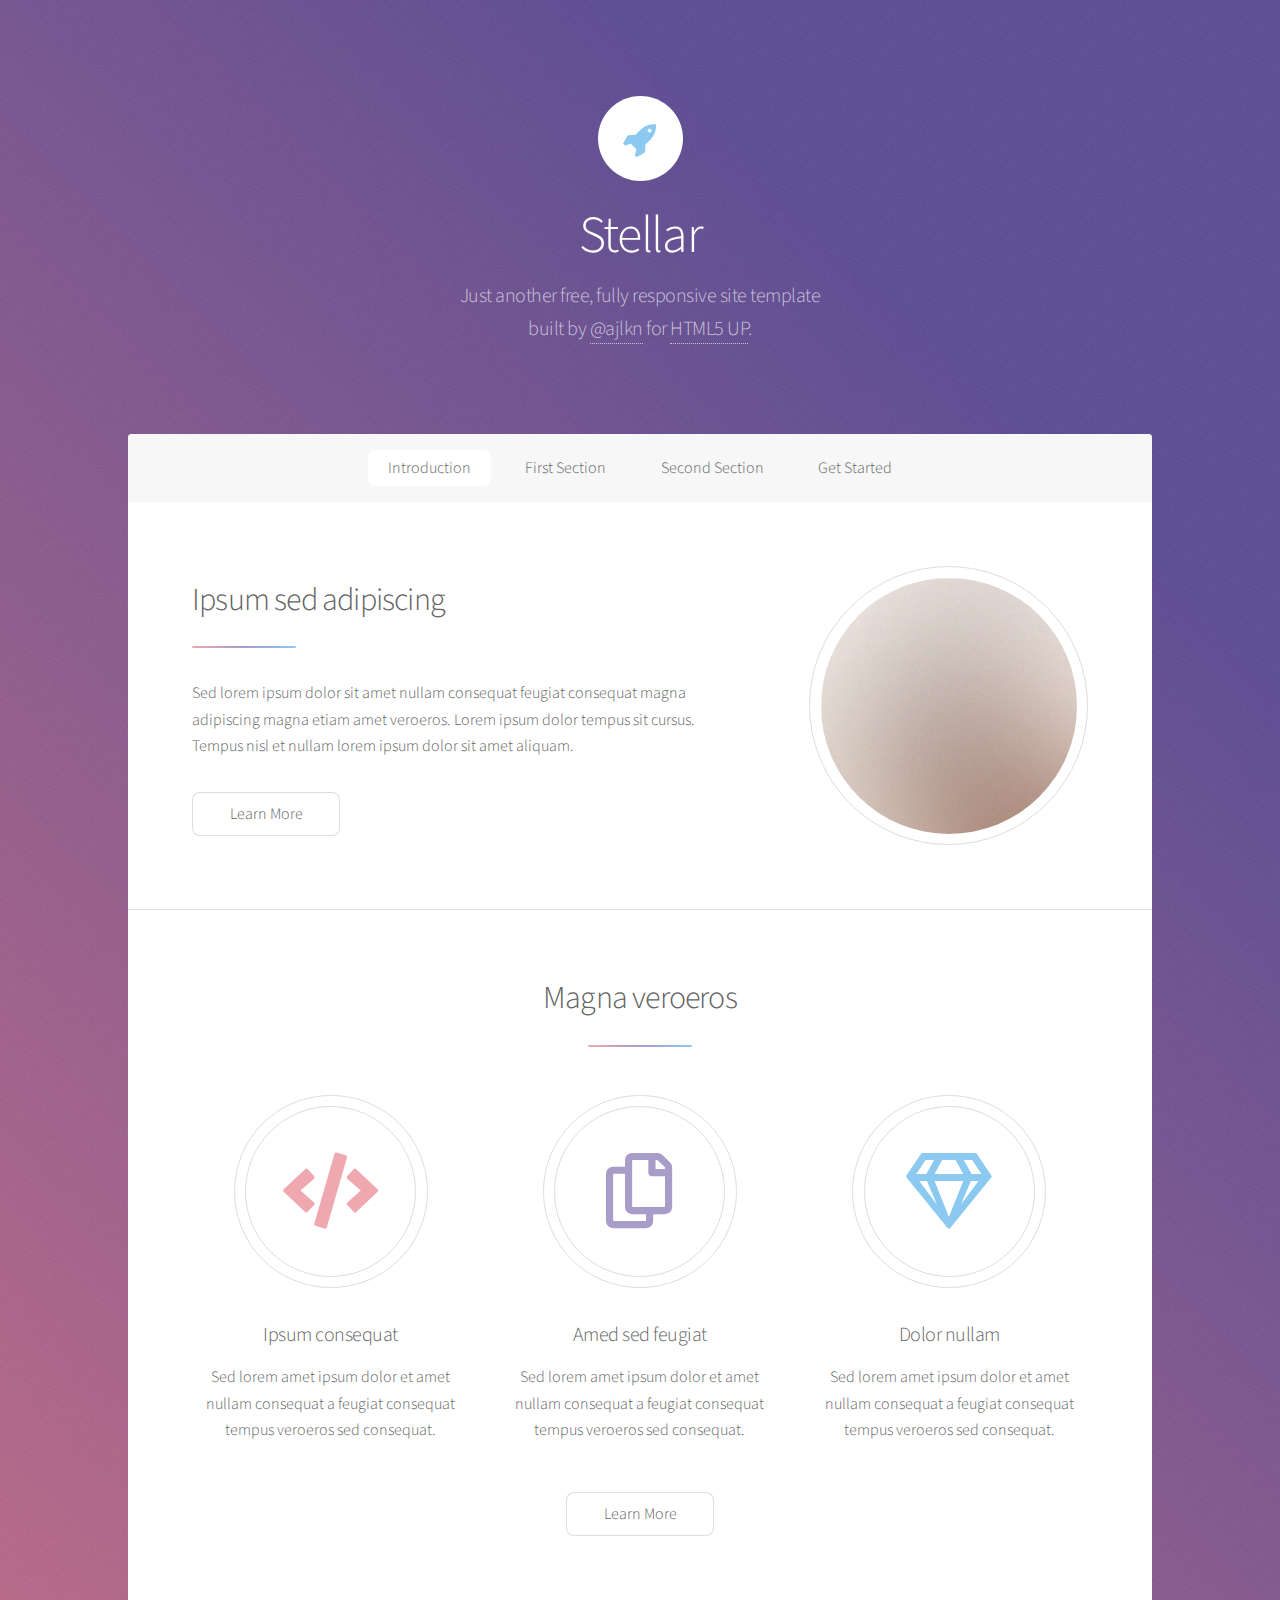
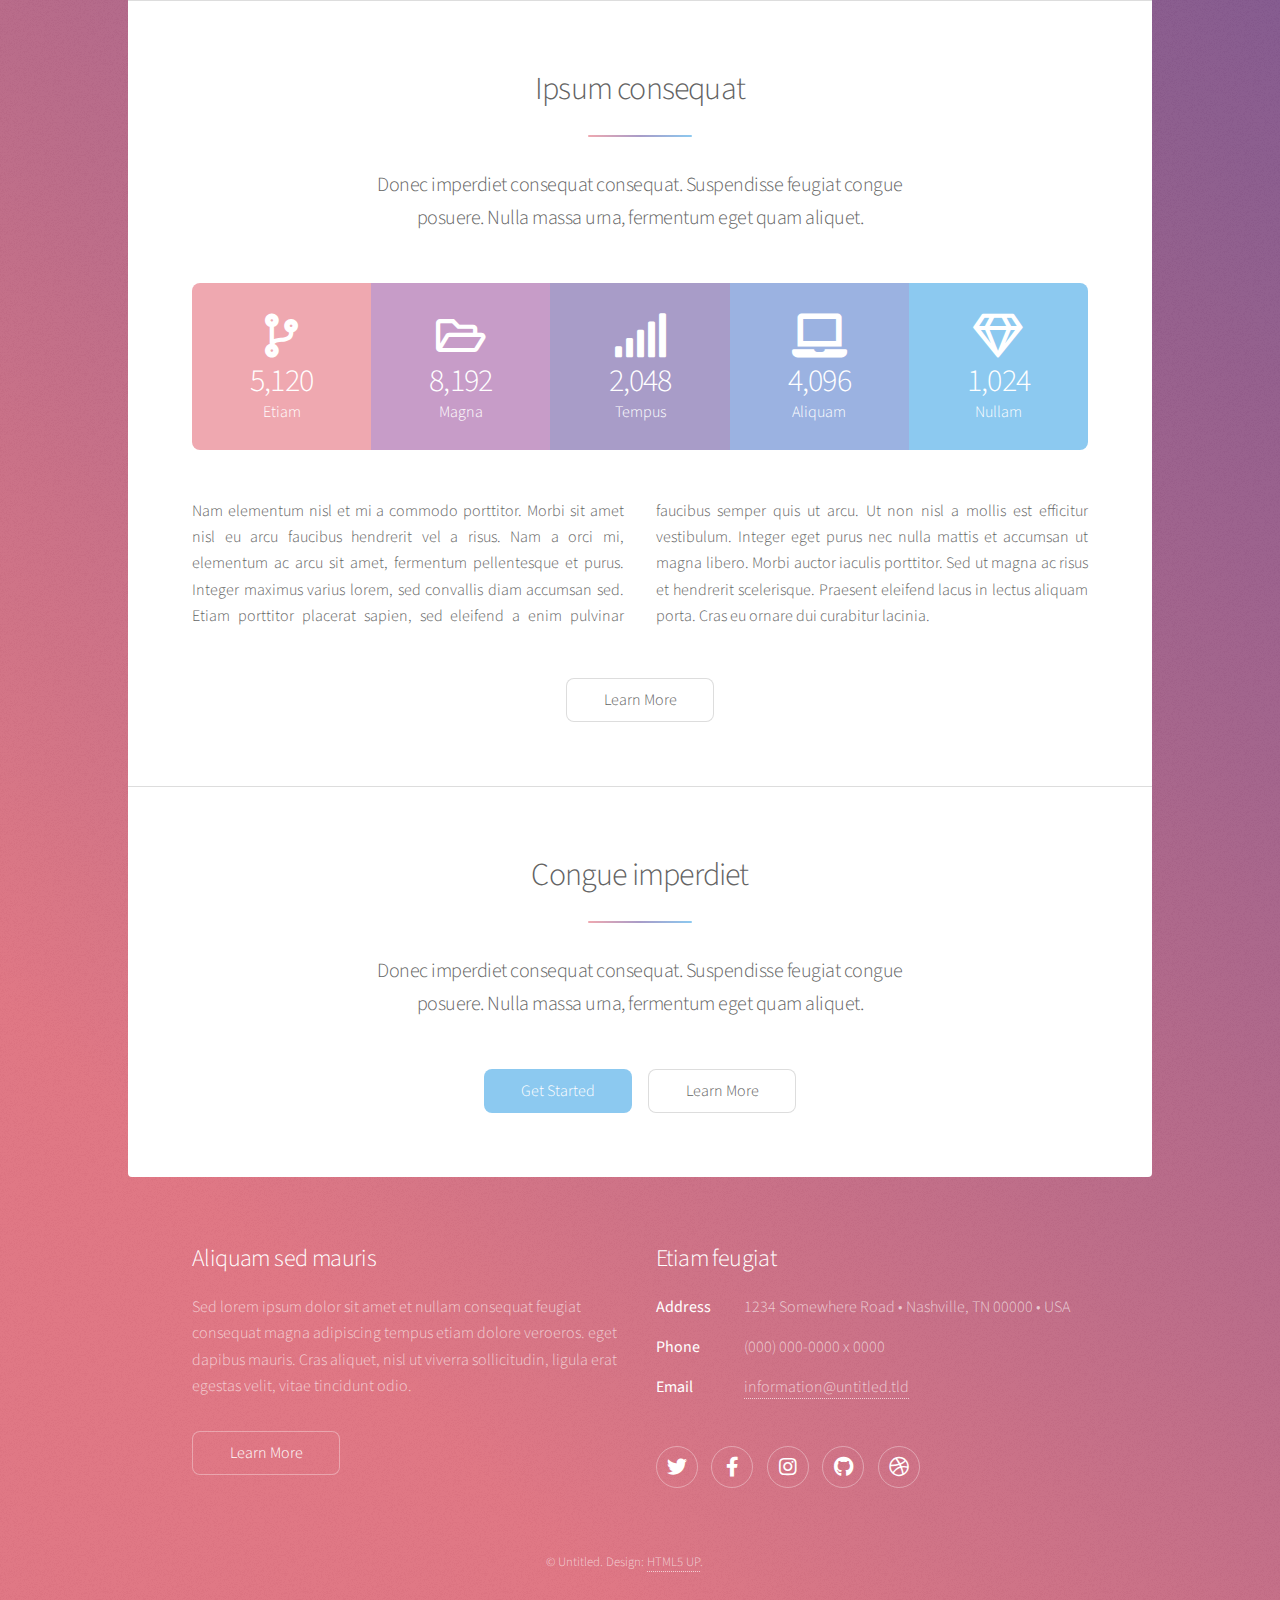
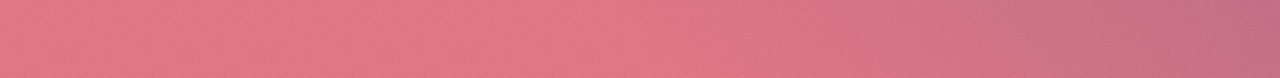
==== commit c6a09e64: "website fully changed" ====
--- a/index.html
+++ b/index.html
@@ -1,15 +1,16 @@
 <!DOCTYPE HTML>
 <!--
-	Future Imperfect by HTML5 UP
+	Stellar by HTML5 UP
 	html5up.net | @ajlkn
 	Free for personal and commercial use under the CCA 3.0 license (html5up.net/license)
 -->
 <html>
 	<head>
-		<title>Future Imperfect by HTML5 UP</title>
+		<title>Stellar by HTML5 UP</title>
 		<meta charset="utf-8" />
 		<meta name="viewport" content="width=device-width, initial-scale=1, user-scalable=no" />
 		<link rel="stylesheet" href="assets/css/main.css" />
+		<noscript><link rel="stylesheet" href="assets/css/noscript.css" /></noscript>
 	</head>
 	<body class="is-preload">
 
@@ -17,620 +18,163 @@
 			<div id="wrapper">
 
 				<!-- Header -->
-					<header id="header">
-						<h1><a href="index.html">Future Imperfect</a></h1>
-						<nav class="links">
-							<ul>
-								<li><a href="#">Lorem</a></li>
-								<li><a href="#">Ipsum</a></li>
-								<li><a href="#">Feugiat</a></li>
-								<li><a href="#">Tempus</a></li>
-								<li><a href="#">Adipiscing</a></li>
-							</ul>
-						</nav>
-						<nav class="main">
-							<ul>
-								<li class="search">
-									<a class="fa-search" href="#search">Search</a>
-									<form id="search" method="get" action="#">
-										<input type="text" name="query" placeholder="Search" />
-									</form>
-								</li>
-								<li class="menu">
-									<a class="fa-bars" href="#menu">Menu</a>
-								</li>
-							</ul>
-						</nav>
+					<header id="header" class="alt">
+						<span class="logo"><img src="images/logo.svg" alt="" /></span>
+						<h1>Stellar</h1>
+						<p>Just another free, fully responsive site template<br />
+						built by <a href="https://twitter.com/ajlkn">@ajlkn</a> for <a href="https://html5up.net">HTML5 UP</a>.</p>
 					</header>
 
-				<!-- Menu -->
-					<section id="menu">
-
-						<!-- Search -->
-							<section>
-								<form class="search" method="get" action="#">
-									<input type="text" name="query" placeholder="Search" />
-								</form>
-							</section>
-
-						<!-- Links -->
-							<section>
-								<ul class="links">
-									<li>
-										<a href="#">
-											<h3>Lorem ipsum</h3>
-											<p>Feugiat tempus veroeros dolor</p>
-										</a>
-									</li>
-									<li>
-										<a href="#">
-											<h3>Dolor sit amet</h3>
-											<p>Sed vitae justo condimentum</p>
-										</a>
-									</li>
-									<li>
-										<a href="#">
-											<h3>Feugiat veroeros</h3>
-											<p>Phasellus sed ultricies mi congue</p>
-										</a>
-									</li>
-									<li>
-										<a href="#">
-											<h3>Etiam sed consequat</h3>
-											<p>Porta lectus amet ultricies</p>
-										</a>
-									</li>
-								</ul>
-							</section>
-
-						<!-- Actions -->
-							<section>
-								<ul class="actions stacked">
-									<li><a href="#" class="button large fit">Log In</a></li>
-								</ul>
-							</section>
-
-					</section>
+				<!-- Nav -->
+					<nav id="nav">
+						<ul>
+							<li><a href="#intro" class="active">Introduction</a></li>
+							<li><a href="#first">First Section</a></li>
+							<li><a href="#second">Second Section</a></li>
+							<li><a href="#cta">Get Started</a></li>
+						</ul>
+					</nav>
 
 				<!-- Main -->
 					<div id="main">
 
-						<!-- Post -->
-							<article class="post">
-								<header>
-									<div class="title">
-										<h2><a href="single.html">Magna sed adipiscing</a></h2>
-										<p>Lorem ipsum dolor amet nullam consequat etiam feugiat</p>
+						<!-- Introduction -->
+							<section id="intro" class="main">
+								<div class="spotlight">
+									<div class="content">
+										<header class="major">
+											<h2>Ipsum sed adipiscing</h2>
+										</header>
+										<p>Sed lorem ipsum dolor sit amet nullam consequat feugiat consequat magna
+										adipiscing magna etiam amet veroeros. Lorem ipsum dolor tempus sit cursus.
+										Tempus nisl et nullam lorem ipsum dolor sit amet aliquam.</p>
+										<ul class="actions">
+											<li><a href="generic.html" class="button">Learn More</a></li>
+										</ul>
 									</div>
-									<div class="meta">
-										<time class="published" datetime="2015-11-01">November 1, 2015</time>
-										<a href="#" class="author"><span class="name">Jane Doe</span><img src="images/avatar.jpg" alt="" /></a>
-									</div>
+									<span class="image"><img src="images/pic01.jpg" alt="" /></span>
+								</div>
+							</section>
+
+						<!-- First Section -->
+							<section id="first" class="main special">
+								<header class="major">
+									<h2>Magna veroeros</h2>
 								</header>
-								<a href="single.html" class="image featured"><img src="images/pic01.jpg" alt="" /></a>
-								<p>Mauris neque quam, fermentum ut nisl vitae, convallis maximus nisl. Sed mattis nunc id lorem euismod placerat. Vivamus porttitor magna enim, ac accumsan tortor cursus at. Phasellus sed ultricies mi non congue ullam corper. Praesent tincidunt sed tellus ut rutrum. Sed vitae justo condimentum, porta lectus vitae, ultricies congue gravida diam non fringilla.</p>
-								<footer>
-									<ul class="actions">
-										<li><a href="single.html" class="button large">Continue Reading</a></li>
-									</ul>
-									<ul class="stats">
-										<li><a href="#">General</a></li>
-										<li><a href="#" class="icon solid fa-heart">28</a></li>
-										<li><a href="#" class="icon solid fa-comment">128</a></li>
+								<ul class="features">
+									<li>
+										<span class="icon solid major style1 fa-code"></span>
+										<h3>Ipsum consequat</h3>
+										<p>Sed lorem amet ipsum dolor et amet nullam consequat a feugiat consequat tempus veroeros sed consequat.</p>
+									</li>
+									<li>
+										<span class="icon major style3 fa-copy"></span>
+										<h3>Amed sed feugiat</h3>
+										<p>Sed lorem amet ipsum dolor et amet nullam consequat a feugiat consequat tempus veroeros sed consequat.</p>
+									</li>
+									<li>
+										<span class="icon major style5 fa-gem"></span>
+										<h3>Dolor nullam</h3>
+										<p>Sed lorem amet ipsum dolor et amet nullam consequat a feugiat consequat tempus veroeros sed consequat.</p>
+									</li>
+								</ul>
+								<footer class="major">
+									<ul class="actions special">
+										<li><a href="generic.html" class="button">Learn More</a></li>
 									</ul>
 								</footer>
-							</article>
+							</section>
 
-						<!-- Post -->
-							<article class="post">
-								<header>
-									<div class="title">
-										<h2><a href="single.html">Ultricies sed magna euismod enim vitae gravida</a></h2>
-										<p>Lorem ipsum dolor amet nullam consequat etiam feugiat</p>
-									</div>
-									<div class="meta">
-										<time class="published" datetime="2015-10-25">October 25, 2015</time>
-										<a href="#" class="author"><span class="name">Jane Doe</span><img src="images/avatar.jpg" alt="" /></a>
-									</div>
+						<!-- Second Section -->
+							<section id="second" class="main special">
+								<header class="major">
+									<h2>Ipsum consequat</h2>
+									<p>Donec imperdiet consequat consequat. Suspendisse feugiat congue<br />
+									posuere. Nulla massa urna, fermentum eget quam aliquet.</p>
 								</header>
-								<a href="single.html" class="image featured"><img src="images/pic02.jpg" alt="" /></a>
-								<p>Mauris neque quam, fermentum ut nisl vitae, convallis maximus nisl. Sed mattis nunc id lorem euismod placerat. Vivamus porttitor magna enim, ac accumsan tortor cursus at. Phasellus sed ultricies mi non congue ullam corper.</p>
-								<footer>
-									<ul class="actions">
-										<li><a href="single.html" class="button large">Continue Reading</a></li>
-									</ul>
-									<ul class="stats">
-										<li><a href="#">General</a></li>
-										<li><a href="#" class="icon solid fa-heart">28</a></li>
-										<li><a href="#" class="icon solid fa-comment">128</a></li>
+								<ul class="statistics">
+									<li class="style1">
+										<span class="icon solid fa-code-branch"></span>
+										<strong>5,120</strong> Etiam
+									</li>
+									<li class="style2">
+										<span class="icon fa-folder-open"></span>
+										<strong>8,192</strong> Magna
+									</li>
+									<li class="style3">
+										<span class="icon solid fa-signal"></span>
+										<strong>2,048</strong> Tempus
+									</li>
+									<li class="style4">
+										<span class="icon solid fa-laptop"></span>
+										<strong>4,096</strong> Aliquam
+									</li>
+									<li class="style5">
+										<span class="icon fa-gem"></span>
+										<strong>1,024</strong> Nullam
+									</li>
+								</ul>
+								<p class="content">Nam elementum nisl et mi a commodo porttitor. Morbi sit amet nisl eu arcu faucibus hendrerit vel a risus. Nam a orci mi, elementum ac arcu sit amet, fermentum pellentesque et purus. Integer maximus varius lorem, sed convallis diam accumsan sed. Etiam porttitor placerat sapien, sed eleifend a enim pulvinar faucibus semper quis ut arcu. Ut non nisl a mollis est efficitur vestibulum. Integer eget purus nec nulla mattis et accumsan ut magna libero. Morbi auctor iaculis porttitor. Sed ut magna ac risus et hendrerit scelerisque. Praesent eleifend lacus in lectus aliquam porta. Cras eu ornare dui curabitur lacinia.</p>
+								<footer class="major">
+									<ul class="actions special">
+										<li><a href="generic.html" class="button">Learn More</a></li>
 									</ul>
 								</footer>
-							</article>
+							</section>
 
-						<!-- Post -->
-							<article class="post">
-								<header>
-									<div class="title">
-										<h2><a href="single.html">Euismod et accumsan</a></h2>
-										<p>Lorem ipsum dolor amet nullam consequat etiam feugiat</p>
-									</div>
-									<div class="meta">
-										<time class="published" datetime="2015-10-22">October 22, 2015</time>
-										<a href="#" class="author"><span class="name">Jane Doe</span><img src="images/avatar.jpg" alt="" /></a>
-									</div>
+						<!-- Get Started -->
+							<section id="cta" class="main special">
+								<header class="major">
+									<h2>Congue imperdiet</h2>
+									<p>Donec imperdiet consequat consequat. Suspendisse feugiat congue<br />
+									posuere. Nulla massa urna, fermentum eget quam aliquet.</p>
 								</header>
-								<a href="single.html" class="image featured"><img src="images/pic03.jpg" alt="" /></a>
-								<p>Mauris neque quam, fermentum ut nisl vitae, convallis maximus nisl. Sed mattis nunc id lorem euismod placerat. Vivamus porttitor magna enim, ac accumsan tortor cursus at. Phasellus sed ultricies mi non congue ullam corper. Praesent tincidunt sed tellus ut rutrum. Sed vitae justo condimentum, porta lectus vitae, ultricies congue gravida diam non fringilla. Cras vehicula tellus eu ligula viverra, ac fringilla turpis suscipit. Quisque vestibulum rhoncus ligula.</p>
-								<footer>
-									<ul class="actions">
-										<li><a href="single.html" class="button large">Continue Reading</a></li>
-									</ul>
-									<ul class="stats">
-										<li><a href="#">General</a></li>
-										<li><a href="#" class="icon solid fa-heart">28</a></li>
-										<li><a href="#" class="icon solid fa-comment">128</a></li>
+								<footer class="major">
+									<ul class="actions special">
+										<li><a href="generic.html" class="button primary">Get Started</a></li>
+										<li><a href="generic.html" class="button">Learn More</a></li>
 									</ul>
 								</footer>
-							</article>
-
-						<!-- Post -->
-						<!--
-							<article class="post">
-								<header>
-									<div class="title">
-										<h2><a href="#">Elements</a></h2>
-										<p>Lorem ipsum dolor amet nullam consequat etiam feugiat</p>
-									</div>
-									<div class="meta">
-										<time class="published" datetime="2015-10-18">October 18, 2015</time>
-										<a href="#" class="author"><span class="name">Jane Doe</span><img src="images/avatar.jpg" alt="" /></a>
-									</div>
-								</header>
-
-								<section>
-									<h3>Text</h3>
-									<p>This is <b>bold</b> and this is <strong>strong</strong>. This is <i>italic</i> and this is <em>emphasized</em>.
-									This is <sup>superscript</sup> text and this is <sub>subscript</sub> text.
-									This is <u>underlined</u> and this is code: <code>for (;;) { ... }</code>. Finally, <a href="#">this is a link</a>.</p>
-									<hr />
-									<p>Nunc lacinia ante nunc ac lobortis. Interdum adipiscing gravida odio porttitor sem non mi integer non faucibus ornare mi ut ante amet placerat aliquet. Volutpat eu sed ante lacinia sapien lorem accumsan varius montes viverra nibh in adipiscing blandit tempus accumsan.</p>
-									<hr />
-									<h2>Heading Level 2</h2>
-									<h3>Heading Level 3</h3>
-									<h4>Heading Level 4</h4>
-									<hr />
-									<h4>Blockquote</h4>
-									<blockquote>Fringilla nisl. Donec accumsan interdum nisi, quis tincidunt felis sagittis eget tempus euismod. Vestibulum ante ipsum primis in faucibus vestibulum. Blandit adipiscing eu felis iaculis volutpat ac adipiscing accumsan faucibus. Vestibulum ante ipsum primis in faucibus lorem ipsum dolor sit amet nullam adipiscing eu felis.</blockquote>
-									<h4>Preformatted</h4>
-									<pre><code>i = 0;
-
-while (!deck.isInOrder()) {
-  print 'Iteration ' + i;
-  deck.shuffle();
-  i++;
-}
-
-print 'It took ' + i + ' iterations to sort the deck.';</code></pre>
-								</section>
-
-								<section>
-									<h3>Lists</h3>
-									<div class="row">
-										<div class="col-6 col-12-medium">
-											<h4>Unordered</h4>
-											<ul>
-												<li>Dolor pulvinar etiam.</li>
-												<li>Sagittis adipiscing.</li>
-												<li>Felis enim feugiat.</li>
-											</ul>
-											<h4>Alternate</h4>
-											<ul class="alt">
-												<li>Dolor pulvinar etiam.</li>
-												<li>Sagittis adipiscing.</li>
-												<li>Felis enim feugiat.</li>
-											</ul>
-										</div>
-										<div class="col-6 col-12-medium">
-											<h4>Ordered</h4>
-											<ol>
-												<li>Dolor pulvinar etiam.</li>
-												<li>Etiam vel felis viverra.</li>
-												<li>Felis enim feugiat.</li>
-												<li>Dolor pulvinar etiam.</li>
-												<li>Etiam vel felis lorem.</li>
-												<li>Felis enim et feugiat.</li>
-											</ol>
-											<h4>Icons</h4>
-											<ul class="icons">
-												<li><a href="#" class="icon brands fa-twitter"><span class="label">Twitter</span></a></li>
-												<li><a href="#" class="icon brands fa-facebook-f"><span class="label">Facebook</span></a></li>
-												<li><a href="#" class="icon brands fa-instagram"><span class="label">Instagram</span></a></li>
-												<li><a href="#" class="icon brands fa-github"><span class="label">Github</span></a></li>
-											</ul>
-										</div>
-									</div>
-									<h3>Actions</h3>
-									<div class="row">
-										<div class="col-6 col-12-medium">
-											<ul class="actions">
-												<li><a href="#" class="button">Default</a></li>
-												<li><a href="#" class="button">Default</a></li>
-												<li><a href="#" class="button">Default</a></li>
-											</ul>
-											<ul class="actions small">
-												<li><a href="#" class="button small">Small</a></li>
-												<li><a href="#" class="button small">Small</a></li>
-												<li><a href="#" class="button small">Small</a></li>
-											</ul>
-											<ul class="actions stacked">
-												<li><a href="#" class="button">Default</a></li>
-												<li><a href="#" class="button">Default</a></li>
-												<li><a href="#" class="button">Default</a></li>
-											</ul>
-											<ul class="actions stacked">
-												<li><a href="#" class="button small">Small</a></li>
-												<li><a href="#" class="button small">Small</a></li>
-												<li><a href="#" class="button small">Small</a></li>
-											</ul>
-										</div>
-										<div class="col-6 col-12-medium">
-											<ul class="actions stacked">
-												<li><a href="#" class="button fit">Default</a></li>
-												<li><a href="#" class="button fit">Default</a></li>
-											</ul>
-											<ul class="actions stacked">
-												<li><a href="#" class="button small fit">Small</a></li>
-												<li><a href="#" class="button small fit">Small</a></li>
-											</ul>
-										</div>
-									</div>
-								</section>
-
-								<section>
-									<h3>Table</h3>
-									<h4>Default</h4>
-									<div class="table-wrapper">
-										<table>
-											<thead>
-												<tr>
-													<th>Name</th>
-													<th>Description</th>
-													<th>Price</th>
-												</tr>
-											</thead>
-											<tbody>
-												<tr>
-													<td>Item One</td>
-													<td>Ante turpis integer aliquet porttitor.</td>
-													<td>29.99</td>
-												</tr>
-												<tr>
-													<td>Item Two</td>
-													<td>Vis ac commodo adipiscing arcu aliquet.</td>
-													<td>19.99</td>
-												</tr>
-												<tr>
-													<td>Item Three</td>
-													<td> Morbi faucibus arcu accumsan lorem.</td>
-													<td>29.99</td>
-												</tr>
-												<tr>
-													<td>Item Four</td>
-													<td>Vitae integer tempus condimentum.</td>
-													<td>19.99</td>
-												</tr>
-												<tr>
-													<td>Item Five</td>
-													<td>Ante turpis integer aliquet porttitor.</td>
-													<td>29.99</td>
-												</tr>
-											</tbody>
-											<tfoot>
-												<tr>
-													<td colspan="2"></td>
-													<td>100.00</td>
-												</tr>
-											</tfoot>
-										</table>
-									</div>
-
-									<h4>Alternate</h4>
-									<div class="table-wrapper">
-										<table class="alt">
-											<thead>
-												<tr>
-													<th>Name</th>
-													<th>Description</th>
-													<th>Price</th>
-												</tr>
-											</thead>
-											<tbody>
-												<tr>
-													<td>Item One</td>
-													<td>Ante turpis integer aliquet porttitor.</td>
-													<td>29.99</td>
-												</tr>
-												<tr>
-													<td>Item Two</td>
-													<td>Vis ac commodo adipiscing arcu aliquet.</td>
-													<td>19.99</td>
-												</tr>
-												<tr>
-													<td>Item Three</td>
-													<td> Morbi faucibus arcu accumsan lorem.</td>
-													<td>29.99</td>
-												</tr>
-												<tr>
-													<td>Item Four</td>
-													<td>Vitae integer tempus condimentum.</td>
-													<td>19.99</td>
-												</tr>
-												<tr>
-													<td>Item Five</td>
-													<td>Ante turpis integer aliquet porttitor.</td>
-													<td>29.99</td>
-												</tr>
-											</tbody>
-											<tfoot>
-												<tr>
-													<td colspan="2"></td>
-													<td>100.00</td>
-												</tr>
-											</tfoot>
-										</table>
-									</div>
-								</section>
-
-								<section>
-									<h3>Buttons</h3>
-									<ul class="actions">
-										<li><a href="#" class="button large">Large</a></li>
-										<li><a href="#" class="button">Default</a></li>
-										<li><a href="#" class="button small">Small</a></li>
-									</ul>
-									<ul class="actions fit">
-										<li><a href="#" class="button fit">Fit</a></li>
-										<li><a href="#" class="button fit">Fit</a></li>
-										<li><a href="#" class="button fit">Fit</a></li>
-									</ul>
-									<ul class="actions fit small">
-										<li><a href="#" class="button fit small">Fit + Small</a></li>
-										<li><a href="#" class="button fit small">Fit + Small</a></li>
-										<li><a href="#" class="button fit small">Fit + Small</a></li>
-									</ul>
-									<ul class="actions">
-										<li><a href="#" class="button icon solid fa-download">Icon</a></li>
-										<li><a href="#" class="button icon solid fa-upload">Icon</a></li>
-										<li><a href="#" class="button icon solid fa-save">Icon</a></li>
-									</ul>
-									<ul class="actions">
-										<li><span class="button disabled">Disabled</span></li>
-										<li><span class="button disabled icon solid fa-download">Disabled</span></li>
-									</ul>
-								</section>
-
-								<section>
-									<h3>Form</h3>
-									<form method="post" action="#">
-										<div class="row gtr-uniform">
-											<div class="col-6 col-12-xsmall">
-												<input type="text" name="demo-name" id="demo-name" value="" placeholder="Name" />
-											</div>
-											<div class="col-6 col-12-xsmall">
-												<input type="email" name="demo-email" id="demo-email" value="" placeholder="Email" />
-											</div>
-											<div class="col-12">
-												<select name="demo-category" id="demo-category">
-													<option value="">- Category -</option>
-													<option value="1">Manufacturing</option>
-													<option value="1">Shipping</option>
-													<option value="1">Administration</option>
-													<option value="1">Human Resources</option>
-												</select>
-											</div>
-											<div class="col-4 col-12-small">
-												<input type="radio" id="demo-priority-low" name="demo-priority" checked>
-												<label for="demo-priority-low">Low</label>
-											</div>
-											<div class="col-4 col-12-small">
-												<input type="radio" id="demo-priority-normal" name="demo-priority">
-												<label for="demo-priority-normal">Normal</label>
-											</div>
-											<div class="col-4 col-12-small">
-												<input type="radio" id="demo-priority-high" name="demo-priority">
-												<label for="demo-priority-high">High</label>
-											</div>
-											<div class="col-6 col-12-small">
-												<input type="checkbox" id="demo-copy" name="demo-copy">
-												<label for="demo-copy">Email me a copy</label>
-											</div>
-											<div class="col-6 col-12-small">
-												<input type="checkbox" id="demo-human" name="demo-human" checked>
-												<label for="demo-human">Not a robot</label>
-											</div>
-											<div class="col-12">
-												<textarea name="demo-message" id="demo-message" placeholder="Enter your message" rows="6"></textarea>
-											</div>
-											<div class="col-12">
-												<ul class="actions">
-													<li><input type="submit" value="Send Message" /></li>
-													<li><input type="reset" value="Reset" /></li>
-												</ul>
-											</div>
-										</div>
-									</form>
-								</section>
-
-								<section>
-									<h3>Image</h3>
-									<h4>Fit</h4>
-									<div class="box alt">
-										<div class="row gtr-uniform">
-											<div class="col-12"><span class="image fit"><img src="images/pic02.jpg" alt="" /></span></div>
-											<div class="col-4"><span class="image fit"><img src="images/pic04.jpg" alt="" /></span></div>
-											<div class="col-4"><span class="image fit"><img src="images/pic05.jpg" alt="" /></span></div>
-											<div class="col-4"><span class="image fit"><img src="images/pic06.jpg" alt="" /></span></div>
-											<div class="col-4"><span class="image fit"><img src="images/pic06.jpg" alt="" /></span></div>
-											<div class="col-4"><span class="image fit"><img src="images/pic04.jpg" alt="" /></span></div>
-											<div class="col-4"><span class="image fit"><img src="images/pic05.jpg" alt="" /></span></div>
-											<div class="col-4"><span class="image fit"><img src="images/pic05.jpg" alt="" /></span></div>
-											<div class="col-4"><span class="image fit"><img src="images/pic06.jpg" alt="" /></span></div>
-											<div class="col-4"><span class="image fit"><img src="images/pic04.jpg" alt="" /></span></div>
-										</div>
-									</div>
-									<h4>Left &amp; Right</h4>
-									<p><span class="image left"><img src="images/pic07.jpg" alt="" /></span>Fringilla nisl. Donec accumsan interdum nisi, quis tincidunt felis sagittis eget. tempus euismod. Vestibulum ante ipsum primis in faucibus vestibulum. Blandit adipiscing eu felis iaculis volutpat ac adipiscing accumsan eu faucibus. Integer ac pellentesque praesent tincidunt felis sagittis eget. tempus euismod. Vestibulum ante ipsum primis in faucibus vestibulum. Blandit adipiscing eu felis iaculis volutpat ac adipiscing accumsan eu faucibus. Integer ac pellentesque praesent. Donec accumsan interdum nisi, quis tincidunt felis sagittis eget. tempus euismod. Vestibulum ante ipsum primis in faucibus vestibulum. Blandit adipiscing eu felis iaculis volutpat ac adipiscing accumsan eu faucibus. Integer ac pellentesque praesent tincidunt felis sagittis eget. tempus euismod. Vestibulum ante ipsum primis in faucibus vestibulum. Blandit adipiscing eu felis iaculis volutpat ac adipiscing accumsan eu faucibus. Integer ac pellentesque praesent. Blandit adipiscing eu felis iaculis volutpat ac adipiscing accumsan eu faucibus. Integer ac pellentesque praesent tincidunt felis sagittis eget. tempus euismod. Vestibulum ante ipsum primis in faucibus vestibulum. Blandit adipiscing eu felis iaculis volutpat ac adipiscing accumsan eu faucibus. Integer ac pellentesque praesent.</p>
-									<p><span class="image right"><img src="images/pic04.jpg" alt="" /></span>Fringilla nisl. Donec accumsan interdum nisi, quis tincidunt felis sagittis eget. tempus euismod. Vestibulum ante ipsum primis in faucibus vestibulum. Blandit adipiscing eu felis iaculis volutpat ac adipiscing accumsan eu faucibus. Integer ac pellentesque praesent tincidunt felis sagittis eget. tempus euismod. Vestibulum ante ipsum primis in faucibus vestibulum. Blandit adipiscing eu felis iaculis volutpat ac adipiscing accumsan eu faucibus. Integer ac pellentesque praesent. Donec accumsan interdum nisi, quis tincidunt felis sagittis eget. tempus euismod. Vestibulum ante ipsum primis in faucibus vestibulum. Blandit adipiscing eu felis iaculis volutpat ac adipiscing accumsan eu faucibus. Integer ac pellentesque praesent tincidunt felis sagittis eget. tempus euismod. Vestibulum ante ipsum primis in faucibus vestibulum. Blandit adipiscing eu felis iaculis volutpat ac adipiscing accumsan eu faucibus. Integer ac pellentesque praesent. Blandit adipiscing eu felis iaculis volutpat ac adipiscing accumsan eu faucibus. Integer ac pellentesque praesent tincidunt felis sagittis eget. tempus euismod. Vestibulum ante ipsum primis in faucibus vestibulum. Blandit adipiscing eu felis iaculis volutpat ac adipiscing accumsan eu faucibus. Integer ac pellentesque praesent.</p>
-								</section>
-
-							</article>
-						-->
-
-						<!-- Pagination -->
-							<ul class="actions pagination">
-								<li><a href="" class="disabled button large previous">Previous Page</a></li>
-								<li><a href="#" class="button large next">Next Page</a></li>
-							</ul>
+							</section>
 
 					</div>
 
-				<!-- Sidebar -->
-					<section id="sidebar">
-
-						<!-- Intro -->
-							<section id="intro">
-								<a href="#" class="logo"><img src="images/logo.jpg" alt="" /></a>
-								<header>
-									<h2>Future Imperfect</h2>
-									<p>Another fine responsive site template by <a href="http://html5up.net">HTML5 UP</a></p>
-								</header>
-							</section>
-
-						<!-- Mini Posts -->
-							<section>
-								<div class="mini-posts">
-
-									<!-- Mini Post -->
-										<article class="mini-post">
-											<header>
-												<h3><a href="single.html">Vitae sed condimentum</a></h3>
-												<time class="published" datetime="2015-10-20">October 20, 2015</time>
-												<a href="#" class="author"><img src="images/avatar.jpg" alt="" /></a>
-											</header>
-											<a href="single.html" class="image"><img src="images/pic04.jpg" alt="" /></a>
-										</article>
-
-									<!-- Mini Post -->
-										<article class="mini-post">
-											<header>
-												<h3><a href="single.html">Rutrum neque accumsan</a></h3>
-												<time class="published" datetime="2015-10-19">October 19, 2015</time>
-												<a href="#" class="author"><img src="images/avatar.jpg" alt="" /></a>
-											</header>
-											<a href="single.html" class="image"><img src="images/pic05.jpg" alt="" /></a>
-										</article>
-
-									<!-- Mini Post -->
-										<article class="mini-post">
-											<header>
-												<h3><a href="single.html">Odio congue mattis</a></h3>
-												<time class="published" datetime="2015-10-18">October 18, 2015</time>
-												<a href="#" class="author"><img src="images/avatar.jpg" alt="" /></a>
-											</header>
-											<a href="single.html" class="image"><img src="images/pic06.jpg" alt="" /></a>
-										</article>
-
-									<!-- Mini Post -->
-										<article class="mini-post">
-											<header>
-												<h3><a href="single.html">Enim nisl veroeros</a></h3>
-												<time class="published" datetime="2015-10-17">October 17, 2015</time>
-												<a href="#" class="author"><img src="images/avatar.jpg" alt="" /></a>
-											</header>
-											<a href="single.html" class="image"><img src="images/pic07.jpg" alt="" /></a>
-										</article>
-
-								</div>
-							</section>
-
-						<!-- Posts List -->
-							<section>
-								<ul class="posts">
-									<li>
-										<article>
-											<header>
-												<h3><a href="single.html">Lorem ipsum fermentum ut nisl vitae</a></h3>
-												<time class="published" datetime="2015-10-20">October 20, 2015</time>
-											</header>
-											<a href="single.html" class="image"><img src="images/pic08.jpg" alt="" /></a>
-										</article>
-									</li>
-									<li>
-										<article>
-											<header>
-												<h3><a href="single.html">Convallis maximus nisl mattis nunc id lorem</a></h3>
-												<time class="published" datetime="2015-10-15">October 15, 2015</time>
-											</header>
-											<a href="single.html" class="image"><img src="images/pic09.jpg" alt="" /></a>
-										</article>
-									</li>
-									<li>
-										<article>
-											<header>
-												<h3><a href="single.html">Euismod amet placerat vivamus porttitor</a></h3>
-												<time class="published" datetime="2015-10-10">October 10, 2015</time>
-											</header>
-											<a href="single.html" class="image"><img src="images/pic10.jpg" alt="" /></a>
-										</article>
-									</li>
-									<li>
-										<article>
-											<header>
-												<h3><a href="single.html">Magna enim accumsan tortor cursus ultricies</a></h3>
-												<time class="published" datetime="2015-10-08">October 8, 2015</time>
-											</header>
-											<a href="single.html" class="image"><img src="images/pic11.jpg" alt="" /></a>
-										</article>
-									</li>
-									<li>
-										<article>
-											<header>
-												<h3><a href="single.html">Congue ullam corper lorem ipsum dolor</a></h3>
-												<time class="published" datetime="2015-10-06">October 7, 2015</time>
-											</header>
-											<a href="single.html" class="image"><img src="images/pic12.jpg" alt="" /></a>
-										</article>
-									</li>
-								</ul>
-							</section>
-
-						<!-- About -->
-							<section class="blurb">
-								<h2>About</h2>
-								<p>Mauris neque quam, fermentum ut nisl vitae, convallis maximus nisl. Sed mattis nunc id lorem euismod amet placerat. Vivamus porttitor magna enim, ac accumsan tortor cursus at phasellus sed ultricies.</p>
-								<ul class="actions">
-									<li><a href="#" class="button">Learn More</a></li>
-								</ul>
-							</section>
-
-						<!-- Footer -->
-							<section id="footer">
-								<ul class="icons">
-									<li><a href="#" class="icon brands fa-twitter"><span class="label">Twitter</span></a></li>
-									<li><a href="#" class="icon brands fa-facebook-f"><span class="label">Facebook</span></a></li>
-									<li><a href="#" class="icon brands fa-instagram"><span class="label">Instagram</span></a></li>
-									<li><a href="#" class="icon solid fa-rss"><span class="label">RSS</span></a></li>
-									<li><a href="#" class="icon solid fa-envelope"><span class="label">Email</span></a></li>
-								</ul>
-								<p class="copyright">&copy; Untitled. Design: <a href="http://html5up.net">HTML5 UP</a>. Images: <a href="http://unsplash.com">Unsplash</a>.</p>
-							</section>
-
-					</section>
+				<!-- Footer -->
+					<footer id="footer">
+						<section>
+							<h2>Aliquam sed mauris</h2>
+							<p>Sed lorem ipsum dolor sit amet et nullam consequat feugiat consequat magna adipiscing tempus etiam dolore veroeros. eget dapibus mauris. Cras aliquet, nisl ut viverra sollicitudin, ligula erat egestas velit, vitae tincidunt odio.</p>
+							<ul class="actions">
+								<li><a href="generic.html" class="button">Learn More</a></li>
+							</ul>
+						</section>
+						<section>
+							<h2>Etiam feugiat</h2>
+							<dl class="alt">
+								<dt>Address</dt>
+								<dd>1234 Somewhere Road &bull; Nashville, TN 00000 &bull; USA</dd>
+								<dt>Phone</dt>
+								<dd>(000) 000-0000 x 0000</dd>
+								<dt>Email</dt>
+								<dd><a href="#">information@untitled.tld</a></dd>
+							</dl>
+							<ul class="icons">
+								<li><a href="#" class="icon brands fa-twitter alt"><span class="label">Twitter</span></a></li>
+								<li><a href="#" class="icon brands fa-facebook-f alt"><span class="label">Facebook</span></a></li>
+								<li><a href="#" class="icon brands fa-instagram alt"><span class="label">Instagram</span></a></li>
+								<li><a href="#" class="icon brands fa-github alt"><span class="label">GitHub</span></a></li>
+								<li><a href="#" class="icon brands fa-dribbble alt"><span class="label">Dribbble</span></a></li>
+							</ul>
+						</section>
+						<p class="copyright">&copy; Untitled. Design: <a href="https://html5up.net">HTML5 UP</a>.</p>
+					</footer>
 
 			</div>
 
 		<!-- Scripts -->
 			<script src="assets/js/jquery.min.js"></script>
+			<script src="assets/js/jquery.scrollex.min.js"></script>
+			<script src="assets/js/jquery.scrolly.min.js"></script>
 			<script src="assets/js/browser.min.js"></script>
 			<script src="assets/js/breakpoints.min.js"></script>
 			<script src="assets/js/util.js"></script>
--- a/assets/css/main.css
+++ b/assets/css/main.css
@@ -1,8 +1,8 @@
 @import url(fontawesome-all.min.css);
-@import url("https://fonts.googleapis.com/css?family=Source+Sans+Pro:400,700|Raleway:400,800,900");
+@import 'https://fonts.googleapis.com/css?family=Source+Sans+Pro:300,400';
 
 /*
-	Future Imperfect by HTML5 UP
+	Stellar by HTML5 UP
 	html5up.net | @ajlkn
 	Free for personal and commercial use under the CCA 3.0 license (html5up.net/license)
 */
@@ -99,7 +99,11 @@
 	}
 
 	body {
-		background: #f4f4f4;
+		background-color: #935d8c;
+		background-image: url("images/overlay.png"), -moz-linear-gradient(45deg, #e37682 15%, #5f4d93 85%);
+		background-image: url("images/overlay.png"), -webkit-linear-gradient(45deg, #e37682 15%, #5f4d93 85%);
+		background-image: url("images/overlay.png"), -ms-linear-gradient(45deg, #e37682 15%, #5f4d93 85%);
+		background-image: url("images/overlay.png"), linear-gradient(45deg, #e37682 15%, #5f4d93 85%);
 	}
 
 		body.is-preload *, body.is-preload *:before, body.is-preload *:after {
@@ -115,15 +119,27 @@
 
 /* Type */
 
+	body {
+		background-color: #935d8c;
+		color: rgba(255, 255, 255, 0.65);
+	}
+
 	body, input, select, textarea {
-		color: #646464;
 		font-family: "Source Sans Pro", Helvetica, sans-serif;
-		font-size: 14pt;
-		font-weight: 400;
-		line-height: 1.75;
+		font-size: 17pt;
+		font-weight: 300;
+		line-height: 1.65;
 	}
 
 		@media screen and (max-width: 1680px) {
+
+			body, input, select, textarea {
+				font-size: 14pt;
+			}
+
+		}
+
+		@media screen and (max-width: 1280px) {
 
 			body, input, select, textarea {
 				font-size: 12pt;
@@ -131,67 +147,30 @@
 
 		}
 
-		@media screen and (max-width: 1280px) {
+		@media screen and (max-width: 360px) {
 
 			body, input, select, textarea {
-				font-size: 12pt;
-			}
-
-		}
-
-		@media screen and (max-width: 980px) {
-
-			body, input, select, textarea {
-				font-size: 12pt;
-			}
-
-		}
-
-		@media screen and (max-width: 736px) {
-
-			body, input, select, textarea {
-				font-size: 12pt;
-			}
-
-		}
-
-		@media screen and (max-width: 480px) {
-
-			body, input, select, textarea {
-				font-size: 12pt;
+				font-size: 11pt;
 			}
 
 		}
 
 	a {
-		-moz-transition: color 0.2s ease, border-bottom-color 0.2s ease;
-		-webkit-transition: color 0.2s ease, border-bottom-color 0.2s ease;
-		-ms-transition: color 0.2s ease, border-bottom-color 0.2s ease;
-		transition: color 0.2s ease, border-bottom-color 0.2s ease;
-		border-bottom: dotted 1px rgba(160, 160, 160, 0.65);
+		-moz-transition: color 0.2s ease, border-bottom 0.2s ease;
+		-webkit-transition: color 0.2s ease, border-bottom 0.2s ease;
+		-ms-transition: color 0.2s ease, border-bottom 0.2s ease;
+		transition: color 0.2s ease, border-bottom 0.2s ease;
+		text-decoration: none;
+		border-bottom: dotted 1px;
 		color: inherit;
-		text-decoration: none;
-	}
-
-		a:before {
-			-moz-transition: color 0.2s ease;
-			-webkit-transition: color 0.2s ease;
-			-ms-transition: color 0.2s ease;
-			transition: color 0.2s ease;
-		}
+	}
 
 		a:hover {
 			border-bottom-color: transparent;
-			color: #2ebaae !important;
-		}
-
-			a:hover:before {
-				color: #2ebaae !important;
-			}
+		}
 
 	strong, b {
-		color: #3c3b3b;
-		font-weight: 700;
+		font-weight: 400;
 	}
 
 	em, i {
@@ -202,39 +181,61 @@
 		margin: 0 0 2em 0;
 	}
 
+		p.content {
+			-moz-columns: 20em 2;
+			-webkit-columns: 20em 2;
+			-ms-columns: 20em 2;
+			columns: 20em 2;
+			-moz-column-gap: 2em;
+			-webkit-column-gap: 2em;
+			-ms-column-gap: 2em;
+			column-gap: 2em;
+			text-align: justify;
+		}
+
 	h1, h2, h3, h4, h5, h6 {
-		color: #3c3b3b;
-		font-family: "Raleway", Helvetica, sans-serif;
-		font-weight: 800;
-		letter-spacing: 0.25em;
-		line-height: 1.65;
-		margin: 0 0 1em 0;
-		text-transform: uppercase;
+		font-weight: 300;
+		line-height: 1.5;
+		margin: 0 0 0.7em 0;
+		letter-spacing: -0.025em;
 	}
 
 		h1 a, h2 a, h3 a, h4 a, h5 a, h6 a {
 			color: inherit;
-			border-bottom: 0;
-		}
+			text-decoration: none;
+		}
+
+	h1 {
+		font-size: 2.5em;
+		line-height: 1.2;
+	}
 
 	h2 {
+		font-size: 1.5em;
+	}
+
+	h3 {
+		font-size: 1.25em;
+	}
+
+	h4 {
 		font-size: 1.1em;
 	}
 
-	h3 {
+	h5 {
 		font-size: 0.9em;
-	}
-
-	h4 {
-		font-size: 0.7em;
-	}
-
-	h5 {
-		font-size: 0.7em;
 	}
 
 	h6 {
 		font-size: 0.7em;
+	}
+
+	@media screen and (max-width: 736px) {
+
+		h1 {
+			font-size: 2em;
+		}
+
 	}
 
 	sub {
@@ -250,15 +251,15 @@
 	}
 
 	blockquote {
-		border-left: solid 4px rgba(160, 160, 160, 0.3);
+		border-left: solid 4px;
 		font-style: italic;
 		margin: 0 0 2em 0;
 		padding: 0.5em 0 0.5em 2em;
 	}
 
 	code {
-		background: rgba(160, 160, 160, 0.075);
-		border: solid 1px rgba(160, 160, 160, 0.3);
+		border-radius: 8px;
+		border: solid 1px;
 		font-family: "Courier New", monospace;
 		font-size: 0.9em;
 		margin: 0 0.25em;
@@ -274,14 +275,14 @@
 
 		pre code {
 			display: block;
-			line-height: 1.75em;
+			line-height: 1.75;
 			padding: 1em 1.5em;
 			overflow-x: auto;
 		}
 
 	hr {
 		border: 0;
-		border-bottom: solid 1px rgba(160, 160, 160, 0.3);
+		border-bottom: solid 1px;
 		margin: 2em 0;
 	}
 
@@ -299,6 +300,35 @@
 
 	.align-right {
 		text-align: right;
+	}
+
+	input, select, textarea {
+		color: #ffffff;
+	}
+
+	a:hover {
+		color: #ffffff;
+	}
+
+	strong, b {
+		color: #ffffff;
+	}
+
+	h1, h2, h3, h4, h5, h6 {
+		color: #ffffff;
+	}
+
+	blockquote {
+		border-left-color: rgba(255, 255, 255, 0.35);
+	}
+
+	code {
+		background: rgba(255, 255, 255, 0.075);
+		border-color: rgba(255, 255, 255, 0.35);
+	}
+
+	hr {
+		border-bottom-color: rgba(255, 255, 255, 0.35);
 	}
 
 /* Row */
@@ -461,87 +491,87 @@
 
 		.row.gtr-25 {
 			margin-top: 0;
-			margin-left: -0.25em;
+			margin-left: -0.375em;
 		}
 
 			.row.gtr-25 > * {
-				padding: 0 0 0 0.25em;
+				padding: 0 0 0 0.375em;
 			}
 
 			.row.gtr-25.gtr-uniform {
-				margin-top: -0.25em;
+				margin-top: -0.375em;
 			}
 
 				.row.gtr-25.gtr-uniform > * {
-					padding-top: 0.25em;
+					padding-top: 0.375em;
 				}
 
 		.row.gtr-50 {
 			margin-top: 0;
-			margin-left: -0.5em;
+			margin-left: -0.75em;
 		}
 
 			.row.gtr-50 > * {
-				padding: 0 0 0 0.5em;
+				padding: 0 0 0 0.75em;
 			}
 
 			.row.gtr-50.gtr-uniform {
-				margin-top: -0.5em;
+				margin-top: -0.75em;
 			}
 
 				.row.gtr-50.gtr-uniform > * {
-					padding-top: 0.5em;
+					padding-top: 0.75em;
 				}
 
 		.row {
 			margin-top: 0;
-			margin-left: -1em;
+			margin-left: -1.5em;
 		}
 
 			.row > * {
-				padding: 0 0 0 1em;
+				padding: 0 0 0 1.5em;
 			}
 
 			.row.gtr-uniform {
-				margin-top: -1em;
+				margin-top: -1.5em;
 			}
 
 				.row.gtr-uniform > * {
-					padding-top: 1em;
+					padding-top: 1.5em;
 				}
 
 		.row.gtr-150 {
 			margin-top: 0;
-			margin-left: -1.5em;
+			margin-left: -2.25em;
 		}
 
 			.row.gtr-150 > * {
-				padding: 0 0 0 1.5em;
+				padding: 0 0 0 2.25em;
 			}
 
 			.row.gtr-150.gtr-uniform {
-				margin-top: -1.5em;
+				margin-top: -2.25em;
 			}
 
 				.row.gtr-150.gtr-uniform > * {
-					padding-top: 1.5em;
+					padding-top: 2.25em;
 				}
 
 		.row.gtr-200 {
 			margin-top: 0;
-			margin-left: -2em;
+			margin-left: -3em;
 		}
 
 			.row.gtr-200 > * {
-				padding: 0 0 0 2em;
+				padding: 0 0 0 3em;
 			}
 
 			.row.gtr-200.gtr-uniform {
-				margin-top: -2em;
+				margin-top: -3em;
 			}
 
 				.row.gtr-200.gtr-uniform > * {
-					padding-top: 2em;
+					padding-top: 3em;
 				}
 
 		@media screen and (max-width: 1680px) {
@@ -704,87 +734,87 @@
 
 				.row.gtr-25 {
 					margin-top: 0;
-					margin-left: -0.25em;
+					margin-left: -0.375em;
 				}
 
 					.row.gtr-25 > * {
-						padding: 0 0 0 0.25em;
+						padding: 0 0 0 0.375em;
 					}
 
 					.row.gtr-25.gtr-uniform {
-						margin-top: -0.25em;
+						margin-top: -0.375em;
 					}
 
 						.row.gtr-25.gtr-uniform > * {
-							padding-top: 0.25em;
+							padding-top: 0.375em;
 						}
 
 				.row.gtr-50 {
 					margin-top: 0;
-					margin-left: -0.5em;
+					margin-left: -0.75em;
 				}
 
 					.row.gtr-50 > * {
-						padding: 0 0 0 0.5em;
+						padding: 0 0 0 0.75em;
 					}
 
 					.row.gtr-50.gtr-uniform {
-						margin-top: -0.5em;
+						margin-top: -0.75em;
 					}
 
 						.row.gtr-50.gtr-uniform > * {
-							padding-top: 0.5em;
+							padding-top: 0.75em;
 						}
 
 				.row {
 					margin-top: 0;
-					margin-left: -1em;
+					margin-left: -1.5em;
 				}
 
 					.row > * {
-						padding: 0 0 0 1em;
+						padding: 0 0 0 1.5em;
 					}
 
 					.row.gtr-uniform {
-						margin-top: -1em;
+						margin-top: -1.5em;
 					}
 
 						.row.gtr-uniform > * {
-							padding-top: 1em;
+							padding-top: 1.5em;
 						}
 
 				.row.gtr-150 {
 					margin-top: 0;
-					margin-left: -1.5em;
+					margin-left: -2.25em;
 				}
 
 					.row.gtr-150 > * {
-						padding: 0 0 0 1.5em;
+						padding: 0 0 0 2.25em;
 					}
 
 					.row.gtr-150.gtr-uniform {
-						margin-top: -1.5em;
+						margin-top: -2.25em;
 					}
 
 						.row.gtr-150.gtr-uniform > * {
-							padding-top: 1.5em;
+							padding-top: 2.25em;
 						}
 
 				.row.gtr-200 {
 					margin-top: 0;
-					margin-left: -2em;
+					margin-left: -3em;
 				}
 
 					.row.gtr-200 > * {
-						padding: 0 0 0 2em;
+						padding: 0 0 0 3em;
 					}
 
 					.row.gtr-200.gtr-uniform {
-						margin-top: -2em;
+						margin-top: -3em;
 					}
 
 						.row.gtr-200.gtr-uniform > * {
-							padding-top: 2em;
+							padding-top: 3em;
 						}
 
 		}
@@ -949,87 +979,87 @@
 
 				.row.gtr-25 {
 					margin-top: 0;
-					margin-left: -0.25em;
+					margin-left: -0.375em;
 				}
 
 					.row.gtr-25 > * {
-						padding: 0 0 0 0.25em;
+						padding: 0 0 0 0.375em;
 					}
 
 					.row.gtr-25.gtr-uniform {
-						margin-top: -0.25em;
+						margin-top: -0.375em;
 					}
 
 						.row.gtr-25.gtr-uniform > * {
-							padding-top: 0.25em;
+							padding-top: 0.375em;
 						}
 
 				.row.gtr-50 {
 					margin-top: 0;
-					margin-left: -0.5em;
+					margin-left: -0.75em;
 				}
 
 					.row.gtr-50 > * {
-						padding: 0 0 0 0.5em;
+						padding: 0 0 0 0.75em;
 					}
 
 					.row.gtr-50.gtr-uniform {
-						margin-top: -0.5em;
+						margin-top: -0.75em;
 					}
 
 						.row.gtr-50.gtr-uniform > * {
-							padding-top: 0.5em;
+							padding-top: 0.75em;
 						}
 
 				.row {
 					margin-top: 0;
-					margin-left: -1em;
+					margin-left: -1.5em;
 				}
 
 					.row > * {
-						padding: 0 0 0 1em;
+						padding: 0 0 0 1.5em;
 					}
 
 					.row.gtr-uniform {
-						margin-top: -1em;
+						margin-top: -1.5em;
 					}
 
 						.row.gtr-uniform > * {
-							padding-top: 1em;
+							padding-top: 1.5em;
 						}
 
 				.row.gtr-150 {
 					margin-top: 0;
-					margin-left: -1.5em;
+					margin-left: -2.25em;
 				}
 
 					.row.gtr-150 > * {
-						padding: 0 0 0 1.5em;
+						padding: 0 0 0 2.25em;
 					}
 
 					.row.gtr-150.gtr-uniform {
-						margin-top: -1.5em;
+						margin-top: -2.25em;
 					}
 
 						.row.gtr-150.gtr-uniform > * {
-							padding-top: 1.5em;
+							padding-top: 2.25em;
 						}
 
 				.row.gtr-200 {
 					margin-top: 0;
-					margin-left: -2em;
+					margin-left: -3em;
 				}
 
 					.row.gtr-200 > * {
-						padding: 0 0 0 2em;
+						padding: 0 0 0 3em;
 					}
 
 					.row.gtr-200.gtr-uniform {
-						margin-top: -2em;
+						margin-top: -3em;
 					}
 
 						.row.gtr-200.gtr-uniform > * {
-							padding-top: 2em;
+							padding-top: 3em;
 						}
 
 		}
@@ -1194,87 +1224,87 @@
 
 				.row.gtr-25 {
 					margin-top: 0;
-					margin-left: -0.25em;
+					margin-left: -0.375em;
 				}
 
 					.row.gtr-25 > * {
-						padding: 0 0 0 0.25em;
+						padding: 0 0 0 0.375em;
 					}
 
 					.row.gtr-25.gtr-uniform {
-						margin-top: -0.25em;
+						margin-top: -0.375em;
 					}
 
 						.row.gtr-25.gtr-uniform > * {
-							padding-top: 0.25em;
+							padding-top: 0.375em;
 						}
 
 				.row.gtr-50 {
 					margin-top: 0;
-					margin-left: -0.5em;
+					margin-left: -0.75em;
 				}
 
 					.row.gtr-50 > * {
-						padding: 0 0 0 0.5em;
+						padding: 0 0 0 0.75em;
 					}
 
 					.row.gtr-50.gtr-uniform {
-						margin-top: -0.5em;
+						margin-top: -0.75em;
 					}
 
 						.row.gtr-50.gtr-uniform > * {
-							padding-top: 0.5em;
+							padding-top: 0.75em;
 						}
 
 				.row {
 					margin-top: 0;
-					margin-left: -1em;
+					margin-left: -1.5em;
 				}
 
 					.row > * {
-						padding: 0 0 0 1em;
+						padding: 0 0 0 1.5em;
 					}
 
 					.row.gtr-uniform {
-						margin-top: -1em;
+						margin-top: -1.5em;
 					}
 
 						.row.gtr-uniform > * {
-							padding-top: 1em;
+							padding-top: 1.5em;
 						}
 
 				.row.gtr-150 {
 					margin-top: 0;
-					margin-left: -1.5em;
+					margin-left: -2.25em;
 				}
 
 					.row.gtr-150 > * {
-						padding: 0 0 0 1.5em;
+						padding: 0 0 0 2.25em;
 					}
 
 					.row.gtr-150.gtr-uniform {
-						margin-top: -1.5em;
+						margin-top: -2.25em;
 					}
 
 						.row.gtr-150.gtr-uniform > * {
-							padding-top: 1.5em;
+							padding-top: 2.25em;
 						}
 
 				.row.gtr-200 {
 					margin-top: 0;
-					margin-left: -2em;
+					margin-left: -3em;
 				}
 
 					.row.gtr-200 > * {
-						padding: 0 0 0 2em;
+						padding: 0 0 0 3em;
 					}
 
 					.row.gtr-200.gtr-uniform {
-						margin-top: -2em;
+						margin-top: -3em;
 					}
 
 						.row.gtr-200.gtr-uniform > * {
-							padding-top: 2em;
+							padding-top: 3em;
 						}
 
 		}
@@ -1684,158 +1714,96 @@
 
 				.row.gtr-25 {
 					margin-top: 0;
-					margin-left: -0.25em;
+					margin-left: -0.3125em;
 				}
 
 					.row.gtr-25 > * {
-						padding: 0 0 0 0.25em;
+						padding: 0 0 0 0.3125em;
 					}
 
 					.row.gtr-25.gtr-uniform {
-						margin-top: -0.25em;
+						margin-top: -0.3125em;
 					}
 
 						.row.gtr-25.gtr-uniform > * {
-							padding-top: 0.25em;
+							padding-top: 0.3125em;
 						}
 
 				.row.gtr-50 {
 					margin-top: 0;
-					margin-left: -0.5em;
+					margin-left: -0.625em;
 				}
 
 					.row.gtr-50 > * {
-						padding: 0 0 0 0.5em;
+						padding: 0 0 0 0.625em;
 					}
 
 					.row.gtr-50.gtr-uniform {
-						margin-top: -0.5em;
+						margin-top: -0.625em;
 					}
 
 						.row.gtr-50.gtr-uniform > * {
-							padding-top: 0.5em;
+							padding-top: 0.625em;
 						}
 
 				.row {
 					margin-top: 0;
-					margin-left: -1em;
+					margin-left: -1.25em;
 				}
 
 					.row > * {
-						padding: 0 0 0 1em;
+						padding: 0 0 0 1.25em;
 					}
 
 					.row.gtr-uniform {
-						margin-top: -1em;
+						margin-top: -1.25em;
 					}
 
 						.row.gtr-uniform > * {
-							padding-top: 1em;
+							padding-top: 1.25em;
 						}
 
 				.row.gtr-150 {
 					margin-top: 0;
-					margin-left: -1.5em;
+					margin-left: -1.875em;
 				}
 
 					.row.gtr-150 > * {
-						padding: 0 0 0 1.5em;
+						padding: 0 0 0 1.875em;
 					}
 
 					.row.gtr-150.gtr-uniform {
-						margin-top: -1.5em;
+						margin-top: -1.875em;
 					}
 
 						.row.gtr-150.gtr-uniform > * {
-							padding-top: 1.5em;
+							padding-top: 1.875em;
 						}
 
 				.row.gtr-200 {
 					margin-top: 0;
-					margin-left: -2em;
+					margin-left: -2.5em;
 				}
 
 					.row.gtr-200 > * {
-						padding: 0 0 0 2em;
+						padding: 0 0 0 2.5em;
 					}
 
 					.row.gtr-200.gtr-uniform {
-						margin-top: -2em;
+						margin-top: -2.5em;
 					}
 
 						.row.gtr-200.gtr-uniform > * {
-							padding-top: 2em;
+							padding-top: 2.5em;
 						}
 
 		}
 
-/* Author */
-
-	.author {
-		display: -moz-flex;
-		display: -webkit-flex;
-		display: -ms-flex;
-		display: flex;
-		-moz-flex-direction: row;
-		-webkit-flex-direction: row;
-		-ms-flex-direction: row;
-		flex-direction: row;
-		-moz-align-items: center;
-		-webkit-align-items: center;
-		-ms-align-items: center;
-		align-items: center;
-		-moz-justify-content: -moz-flex-end;
-		-webkit-justify-content: -webkit-flex-end;
-		-ms-justify-content: -ms-flex-end;
-		justify-content: flex-end;
-		border-bottom: 0;
-		font-family: "Raleway", Helvetica, sans-serif;
-		font-size: 0.6em;
-		font-weight: 400;
-		letter-spacing: 0.25em;
-		text-transform: uppercase;
-		white-space: nowrap;
-	}
-
-		.author .name {
-			-moz-transition: border-bottom-color 0.2s ease;
-			-webkit-transition: border-bottom-color 0.2s ease;
-			-ms-transition: border-bottom-color 0.2s ease;
-			transition: border-bottom-color 0.2s ease;
-			border-bottom: dotted 1px rgba(160, 160, 160, 0.65);
-			display: block;
-			margin: 0 1.5em 0 0;
-		}
-
-		.author img {
-			border-radius: 100%;
-			display: block;
-			width: 4em;
-		}
-
-		.author:hover .name {
-			border-bottom-color: transparent;
-		}
-
-/* Blurb */
-
-	.blurb h2 {
-		font-size: 0.8em;
-		margin: 0 0 1.5em 0;
-	}
-
-	.blurb h3 {
-		font-size: 0.7em;
-	}
-
-	.blurb p {
-		font-size: 0.9em;
-	}
-
 /* Box */
 
 	.box {
-		border: solid 1px rgba(160, 160, 160, 0.3);
+		border-radius: 8px;
+		border: solid;
 		margin-bottom: 2em;
 		padding: 1.5em;
 	}
@@ -1851,6 +1819,10 @@
 			border-radius: 0;
 			padding: 0;
 		}
+
+	.box {
+		border-color: rgba(255, 255, 255, 0.35);
+	}
 
 /* Button */
 
@@ -1863,76 +1835,39 @@
 		-webkit-appearance: none;
 		-ms-appearance: none;
 		appearance: none;
-		-moz-transition: background-color 0.2s ease, box-shadow 0.2s ease, color 0.2s ease;
-		-webkit-transition: background-color 0.2s ease, box-shadow 0.2s ease, color 0.2s ease;
-		-ms-transition: background-color 0.2s ease, box-shadow 0.2s ease, color 0.2s ease;
-		transition: background-color 0.2s ease, box-shadow 0.2s ease, color 0.2s ease;
-		background-color: transparent;
+		-moz-transition: background-color 0.2s ease-in-out, color 0.2s ease-in-out;
+		-webkit-transition: background-color 0.2s ease-in-out, color 0.2s ease-in-out;
+		-ms-transition: background-color 0.2s ease-in-out, color 0.2s ease-in-out;
+		transition: background-color 0.2s ease-in-out, color 0.2s ease-in-out;
+		border-radius: 8px;
 		border: 0;
-		box-shadow: inset 0 0 0 1px rgba(160, 160, 160, 0.3);
-		color: #3c3b3b !important;
 		cursor: pointer;
 		display: inline-block;
-		font-family: "Raleway", Helvetica, sans-serif;
-		font-size: 0.6em;
-		font-weight: 800;
-		height: 4.8125em;
-		letter-spacing: 0.25em;
-		line-height: 4.8125em;
-		padding: 0 2.5em;
+		font-weight: 300;
+		height: 2.75em;
+		line-height: 2.75em;
+		min-width: 9.25em;
+		padding: 0 1.5em;
 		text-align: center;
 		text-decoration: none;
-		text-transform: uppercase;
 		white-space: nowrap;
 	}
 
-		input[type="submit"]:hover,
-		input[type="reset"]:hover,
-		input[type="button"]:hover,
-		button:hover,
-		.button:hover {
-			box-shadow: inset 0 0 0 1px #2ebaae;
-			color: #2ebaae !important;
-		}
-
-			input[type="submit"]:hover:active,
-			input[type="reset"]:hover:active,
-			input[type="button"]:hover:active,
-			button:hover:active,
-			.button:hover:active {
-				background-color: rgba(46, 186, 174, 0.05);
-			}
-
-		input[type="submit"]:before, input[type="submit"]:after,
-		input[type="reset"]:before,
-		input[type="reset"]:after,
-		input[type="button"]:before,
-		input[type="button"]:after,
-		button:before,
-		button:after,
-		.button:before,
-		.button:after {
-			color: #aaaaaa;
-			position: relative;
-		}
-
-		input[type="submit"]:before,
-		input[type="reset"]:before,
-		input[type="button"]:before,
-		button:before,
-		.button:before {
-			left: -1em;
-			padding: 0 0 0 0.75em;
-		}
-
-		input[type="submit"]:after,
-		input[type="reset"]:after,
-		input[type="button"]:after,
-		button:after,
-		.button:after {
-			left: 1em;
-			padding: 0 0.75em 0 0;
-		}
+		input[type="submit"].icon,
+		input[type="reset"].icon,
+		input[type="button"].icon,
+		button.icon,
+		.button.icon {
+			padding-left: 1.35em;
+		}
+
+			input[type="submit"].icon:before,
+			input[type="reset"].icon:before,
+			input[type="button"].icon:before,
+			button.icon:before,
+			.button.icon:before {
+				margin-right: 0.5em;
+			}
 
 		input[type="submit"].fit,
 		input[type="reset"].fit,
@@ -1942,21 +1877,20 @@
 			width: 100%;
 		}
 
+		input[type="submit"].small,
+		input[type="reset"].small,
+		input[type="button"].small,
+		button.small,
+		.button.small {
+			font-size: 0.8em;
+		}
+
 		input[type="submit"].large,
 		input[type="reset"].large,
 		input[type="button"].large,
 		button.large,
 		.button.large {
-			font-size: 0.7em;
-			padding: 0 3em;
-		}
-
-		input[type="submit"].small,
-		input[type="reset"].small,
-		input[type="button"].small,
-		button.small,
-		.button.small {
-			font-size: 0.5em;
+			font-size: 1.35em;
 		}
 
 		input[type="submit"].disabled, input[type="submit"]:disabled,
@@ -1969,19 +1903,87 @@
 		.button.disabled,
 		.button:disabled {
 			pointer-events: none;
-			color: rgba(160, 160, 160, 0.3) !important;
-		}
-
-			input[type="submit"].disabled:before, input[type="submit"]:disabled:before,
-			input[type="reset"].disabled:before,
-			input[type="reset"]:disabled:before,
-			input[type="button"].disabled:before,
-			input[type="button"]:disabled:before,
-			button.disabled:before,
-			button:disabled:before,
-			.button.disabled:before,
-			.button:disabled:before {
-				color: rgba(160, 160, 160, 0.3) !important;
+			opacity: 0.25;
+		}
+
+		@media screen and (max-width: 736px) {
+
+			input[type="submit"],
+			input[type="reset"],
+			input[type="button"],
+			button,
+			.button {
+				min-width: 0;
+			}
+
+		}
+
+	input[type="submit"],
+	input[type="reset"],
+	input[type="button"],
+	button,
+	.button {
+		background-color: transparent;
+		box-shadow: inset 0 0 0 1px rgba(255, 255, 255, 0.35);
+		color: #ffffff !important;
+	}
+
+		input[type="submit"]:hover,
+		input[type="reset"]:hover,
+		input[type="button"]:hover,
+		button:hover,
+		.button:hover {
+			background-color: rgba(255, 255, 255, 0.075);
+		}
+
+		input[type="submit"]:active,
+		input[type="reset"]:active,
+		input[type="button"]:active,
+		button:active,
+		.button:active {
+			background-color: rgba(255, 255, 255, 0.2);
+		}
+
+		input[type="submit"].icon:before,
+		input[type="reset"].icon:before,
+		input[type="button"].icon:before,
+		button.icon:before,
+		.button.icon:before {
+			color: rgba(255, 255, 255, 0.5);
+		}
+
+		input[type="submit"].primary,
+		input[type="reset"].primary,
+		input[type="button"].primary,
+		button.primary,
+		.button.primary {
+			background-color: #8cc9f0;
+			color: #ffffff !important;
+			box-shadow: none;
+		}
+
+			input[type="submit"].primary:hover,
+			input[type="reset"].primary:hover,
+			input[type="button"].primary:hover,
+			button.primary:hover,
+			.button.primary:hover {
+				background-color: #9acff2;
+			}
+
+			input[type="submit"].primary:active,
+			input[type="reset"].primary:active,
+			input[type="button"].primary:active,
+			button.primary:active,
+			.button.primary:active {
+				background-color: #7ec3ee;
+			}
+
+			input[type="submit"].primary.icon:before,
+			input[type="reset"].primary.icon:before,
+			input[type="button"].primary.icon:before,
+			button.primary.icon:before,
+			.button.primary.icon:before {
+				color: #ffffff !important;
 			}
 
 /* Form */
@@ -1990,63 +1992,24 @@
 		margin: 0 0 2em 0;
 	}
 
-		form.search {
-			text-decoration: none;
-			position: relative;
-		}
-
-			form.search:before {
-				-moz-osx-font-smoothing: grayscale;
-				-webkit-font-smoothing: antialiased;
-				display: inline-block;
-				font-style: normal;
-				font-variant: normal;
-				text-rendering: auto;
-				line-height: 1;
-				text-transform: none !important;
-				font-family: 'Font Awesome 5 Free';
-				font-weight: 900;
-			}
-
-			form.search:before {
-				color: #aaaaaa;
-				content: '\f002';
-				display: block;
-				height: 2.75em;
-				left: 0;
-				line-height: 2.75em;
-				position: absolute;
-				text-align: center;
-				top: 0;
-				width: 2.5em;
-			}
-
-			form.search > input:first-child {
-				padding-left: 2.5em;
-			}
-
 	label {
-		color: #3c3b3b;
 		display: block;
 		font-size: 0.9em;
-		font-weight: 700;
+		font-weight: 400;
 		margin: 0 0 1em 0;
 	}
 
 	input[type="text"],
 	input[type="password"],
 	input[type="email"],
-	input[type="tel"],
 	select,
 	textarea {
 		-moz-appearance: none;
 		-webkit-appearance: none;
 		-ms-appearance: none;
 		appearance: none;
-		background: rgba(160, 160, 160, 0.075);
-		border: none;
-		border: solid 1px rgba(160, 160, 160, 0.3);
-		border-radius: 0;
+		border-radius: 8px;
+		border: solid 1px;
 		color: inherit;
 		display: block;
 		outline: 0;
@@ -2058,61 +2021,12 @@
 		input[type="text"]:invalid,
 		input[type="password"]:invalid,
 		input[type="email"]:invalid,
-		input[type="tel"]:invalid,
 		select:invalid,
 		textarea:invalid {
 			box-shadow: none;
 		}
 
-		input[type="text"]:focus,
-		input[type="password"]:focus,
-		input[type="email"]:focus,
-		input[type="tel"]:focus,
-		select:focus,
-		textarea:focus {
-			border-color: #2ebaae;
-			box-shadow: inset 0 0 0 1px #2ebaae;
-		}
-
-	.select-wrapper {
-		text-decoration: none;
-		display: block;
-		position: relative;
-	}
-
-		.select-wrapper:before {
-			-moz-osx-font-smoothing: grayscale;
-			-webkit-font-smoothing: antialiased;
-			display: inline-block;
-			font-style: normal;
-			font-variant: normal;
-			text-rendering: auto;
-			line-height: 1;
-			text-transform: none !important;
-			font-family: 'Font Awesome 5 Free';
-			font-weight: 900;
-		}
-
-		.select-wrapper:before {
-			color: rgba(160, 160, 160, 0.3);
-			content: '\f078';
-			display: block;
-			height: 2.75em;
-			line-height: 2.75em;
-			pointer-events: none;
-			position: absolute;
-			right: 0;
-			text-align: center;
-			top: 0;
-			width: 2.75em;
-		}
-
-		.select-wrapper select::-ms-expand {
-			display: none;
-		}
-
 	select {
-		background-image: url("data:image/svg+xml;charset=utf8,%3Csvg xmlns='http://www.w3.org/2000/svg' width='40' height='40' preserveAspectRatio='none' viewBox='0 0 40 40'%3E%3Cpath d='M9.4,12.3l10.4,10.4l10.4-10.4c0.2-0.2,0.5-0.4,0.9-0.4c0.3,0,0.6,0.1,0.9,0.4l3.3,3.3c0.2,0.2,0.4,0.5,0.4,0.9 c0,0.4-0.1,0.6-0.4,0.9L20.7,31.9c-0.2,0.2-0.5,0.4-0.9,0.4c-0.3,0-0.6-0.1-0.9-0.4L4.3,17.3c-0.2-0.2-0.4-0.5-0.4-0.9 c0-0.4,0.1-0.6,0.4-0.9l3.3-3.3c0.2-0.2,0.5-0.4,0.9-0.4S9.1,12.1,9.4,12.3z' fill='rgba(160, 160, 160, 0.3)' /%3E%3C/svg%3E");
 		background-size: 1.25rem;
 		background-repeat: no-repeat;
 		background-position: calc(100% - 1rem) center;
@@ -2120,11 +2034,6 @@
 		padding-right: 2.75em;
 		text-overflow: ellipsis;
 	}
-
-		select option {
-			color: #3c3b3b;
-			background: #ffffff;
-		}
 
 		select:focus::-ms-value {
 			background-color: transparent;
@@ -2162,11 +2071,10 @@
 		input[type="checkbox"] + label,
 		input[type="radio"] + label {
 			text-decoration: none;
-			color: #646464;
 			cursor: pointer;
 			display: inline-block;
 			font-size: 1em;
-			font-weight: 400;
+			font-weight: 300;
 			padding-left: 2.4em;
 			padding-right: 0.75em;
 			position: relative;
@@ -2188,8 +2096,8 @@
 
 			input[type="checkbox"] + label:before,
 			input[type="radio"] + label:before {
-				background: rgba(160, 160, 160, 0.075);
-				border: solid 1px rgba(160, 160, 160, 0.3);
+				border-radius: 8px;
+				border: solid 1px;
 				content: '';
 				display: inline-block;
 				font-size: 0.8em;
@@ -2204,46 +2112,116 @@
 
 		input[type="checkbox"]:checked + label:before,
 		input[type="radio"]:checked + label:before {
-			background: #3c3b3b;
-			border-color: #3c3b3b;
-			color: #ffffff;
 			content: '\f00c';
 		}
 
-		input[type="checkbox"]:focus + label:before,
-		input[type="radio"]:focus + label:before {
-			border-color: #2ebaae;
-			box-shadow: 0 0 0 1px #2ebaae;
-		}
+	input[type="checkbox"] + label:before {
+		border-radius: 8px;
+	}
 
 	input[type="radio"] + label:before {
 		border-radius: 100%;
 	}
 
 	::-webkit-input-placeholder {
-		color: #aaaaaa !important;
 		opacity: 1.0;
 	}
 
 	:-moz-placeholder {
-		color: #aaaaaa !important;
 		opacity: 1.0;
 	}
 
 	::-moz-placeholder {
-		color: #aaaaaa !important;
 		opacity: 1.0;
 	}
 
 	:-ms-input-placeholder {
-		color: #aaaaaa !important;
 		opacity: 1.0;
+	}
+
+	label {
+		color: #ffffff;
+	}
+
+	input[type="text"],
+	input[type="password"],
+	input[type="email"],
+	select,
+	textarea {
+		background-color: rgba(255, 255, 255, 0.075);
+		border-color: rgba(255, 255, 255, 0.35);
+	}
+
+		input[type="text"]:focus,
+		input[type="password"]:focus,
+		input[type="email"]:focus,
+		select:focus,
+		textarea:focus {
+			border-color: #8cc9f0;
+			box-shadow: 0 0 0 1px #8cc9f0;
+		}
+
+	select {
+		background-image: url("data:image/svg+xml;charset=utf8,%3Csvg xmlns='http://www.w3.org/2000/svg' width='40' height='40' preserveAspectRatio='none' viewBox='0 0 40 40'%3E%3Cpath d='M9.4,12.3l10.4,10.4l10.4-10.4c0.2-0.2,0.5-0.4,0.9-0.4c0.3,0,0.6,0.1,0.9,0.4l3.3,3.3c0.2,0.2,0.4,0.5,0.4,0.9 c0,0.4-0.1,0.6-0.4,0.9L20.7,31.9c-0.2,0.2-0.5,0.4-0.9,0.4c-0.3,0-0.6-0.1-0.9-0.4L4.3,17.3c-0.2-0.2-0.4-0.5-0.4-0.9 c0-0.4,0.1-0.6,0.4-0.9l3.3-3.3c0.2-0.2,0.5-0.4,0.9-0.4S9.1,12.1,9.4,12.3z' fill='rgba(255, 255, 255, 0.35)' /%3E%3C/svg%3E");
+	}
+
+		select option {
+			color: #ffffff;
+			background: #935d8c;
+		}
+
+	input[type="checkbox"] + label,
+	input[type="radio"] + label {
+		color: rgba(255, 255, 255, 0.65);
+	}
+
+		input[type="checkbox"] + label:before,
+		input[type="radio"] + label:before {
+			background: rgba(255, 255, 255, 0.075);
+			border-color: rgba(255, 255, 255, 0.35);
+		}
+
+	input[type="checkbox"]:checked + label:before,
+	input[type="radio"]:checked + label:before {
+		background-color: #ffffff;
+		border-color: #ffffff;
+		color: #935d8c;
+	}
+
+	input[type="checkbox"]:focus + label:before,
+	input[type="radio"]:focus + label:before {
+		border-color: #8cc9f0;
+		box-shadow: 0 0 0 1px #8cc9f0;
+	}
+
+	::-webkit-input-placeholder {
+		color: rgba(255, 255, 255, 0.5) !important;
+	}
+
+	:-moz-placeholder {
+		color: rgba(255, 255, 255, 0.5) !important;
+	}
+
+	::-moz-placeholder {
+		color: rgba(255, 255, 255, 0.5) !important;
+	}
+
+	:-ms-input-placeholder {
+		color: rgba(255, 255, 255, 0.5) !important;
+	}
+
+	.formerize-placeholder {
+		color: rgba(255, 255, 255, 0.5) !important;
 	}
 
 /* Icon */
 
 	.icon {
 		text-decoration: none;
+		-moz-transition: background-color 0.2s ease-in-out, color 0.2s ease-in-out;
+		-webkit-transition: background-color 0.2s ease-in-out, color 0.2s ease-in-out;
+		-ms-transition: background-color 0.2s ease-in-out, color 0.2s ease-in-out;
+		transition: background-color 0.2s ease-in-out, color 0.2s ease-in-out;
 		border-bottom: none;
 		position: relative;
 	}
@@ -2266,7 +2244,7 @@
 		}
 
 		.icon:before {
-			line-height: inherit;
+			line-height: solid;
 		}
 
 		.icon.solid:before {
@@ -2277,19 +2255,122 @@
 			font-family: 'Font Awesome 5 Brands';
 		}
 
-		.icon.suffix:before {
-			float: right;
+		.icon.major {
+			border: solid 1px;
+			display: inline-block;
+			border-radius: 100%;
+			padding: 0.65em;
+			margin: 0 0 2em 0;
+			cursor: default;
+		}
+
+			.icon.major:before {
+				display: inline-block;
+				font-size: 6.25rem;
+				width: 2.25em;
+				height: 2.25em;
+				line-height: 2.2em;
+				border-radius: 100%;
+				border: solid 1px;
+				text-align: center;
+			}
+
+		.icon.alt {
+			display: inline-block;
+			border: solid 1px;
+			border-radius: 100%;
+		}
+
+			.icon.alt:before {
+				display: block;
+				font-size: 1.25em;
+				width: 2em;
+				height: 2em;
+				text-align: center;
+				line-height: 2em;
+			}
+
+		.icon.style1 {
+			color: #efa8b0;
+		}
+
+		.icon.style2 {
+			color: #c79cc8;
+		}
+
+		.icon.style3 {
+			color: #a89cc8;
+		}
+
+		.icon.style4 {
+			color: #9bb2e1;
+		}
+
+		.icon.style5 {
+			color: #8cc9f0;
+		}
+
+		@media screen and (max-width: 1680px) {
+
+			.icon.major:before {
+				font-size: 5.5rem;
+			}
+
+		}
+
+		@media screen and (max-width: 1280px) {
+
+			.icon.major:before {
+				font-size: 4.75rem;
+			}
+
+		}
+
+		@media screen and (max-width: 736px) {
+
+			.icon.major {
+				margin: 0 0 1.5em 0;
+				padding: 0.35em;
+			}
+
+				.icon.major:before {
+					font-size: 3.5rem;
+				}
+
+		}
+
+	.icon.major {
+		border-color: rgba(255, 255, 255, 0.35);
+	}
+
+		.icon.major:before {
+			border-color: rgba(255, 255, 255, 0.35);
+		}
+
+	.icon.alt {
+		border-color: rgba(255, 255, 255, 0.35);
+		color: #ffffff;
+	}
+
+		.icon.alt:hover {
+			background-color: rgba(255, 255, 255, 0.075);
+		}
+
+		.icon.alt:active {
+			background-color: rgba(255, 255, 255, 0.2);
 		}
 
 /* Image */
 
 	.image {
+		border-radius: 8px;
 		border: 0;
 		display: inline-block;
 		position: relative;
 	}
 
 		.image img {
+			border-radius: 8px;
 			display: block;
 		}
 
@@ -2303,13 +2384,13 @@
 
 		.image.left {
 			float: left;
-			padding: 0 1.5em 1em 0;
+			margin: 0 1.5em 1em 0;
 			top: 0.25em;
 		}
 
 		.image.right {
 			float: right;
-			padding: 0 0 1em 1.5em;
+			margin: 0 0 1em 1.5em;
 			top: 0.25em;
 		}
 
@@ -2323,24 +2404,6 @@
 				width: 100%;
 			}
 
-		.image.featured {
-			display: block;
-			margin: 0 0 3em 0;
-			width: 100%;
-		}
-
-			.image.featured img {
-				width: 100%;
-			}
-
-			@media screen and (max-width: 736px) {
-
-				.image.featured {
-					margin: 0 0 1.5em 0;
-				}
-
-			}
-
 		.image.main {
 			display: block;
 			margin: 0 0 3em 0;
@@ -2379,7 +2442,7 @@
 		}
 
 			ul.alt li {
-				border-top: solid 1px rgba(160, 160, 160, 0.3);
+				border-top: solid 1px;
 				padding: 0.5em 0;
 			}
 
@@ -2394,13 +2457,39 @@
 
 		dl dt {
 			display: block;
-			font-weight: 700;
+			font-weight: 400;
 			margin: 0 0 1em 0;
 		}
 
 		dl dd {
 			margin-left: 2em;
 		}
+
+		dl.alt dt {
+			display: block;
+			width: 3em;
+			margin: 0;
+			clear: left;
+			float: left;
+		}
+
+		dl.alt dd {
+			margin: 0 0 0.85em 5.5em;
+		}
+
+		dl.alt:after {
+			content: '';
+			display: block;
+			clear: both;
+		}
+
+	ul.alt li {
+		border-top-color: rgba(255, 255, 255, 0.35);
+	}
+
+	dl dt {
+		color: #ffffff;
+	}
 
 /* Actions */
 
@@ -2519,7 +2608,7 @@
 						ul.actions:not(.fixed) li input[type="button"].icon:before,
 						ul.actions:not(.fixed) li button.icon:before,
 						ul.actions:not(.fixed) li .button.icon:before {
-							margin-left: -0.5em;
+							margin-left: -0.5rem;
 						}
 
 		}
@@ -2534,1078 +2623,1163 @@
 
 		ul.icons li {
 			display: inline-block;
-			padding: 0 1em 0 0;
+			padding: 0 0.65em 0 0;
 		}
 
 			ul.icons li:last-child {
-				padding-right: 0;
-			}
-
-			ul.icons li > * {
-				border: 0;
-			}
-
-				ul.icons li > * .label {
+				padding-right: 0 !important;
+			}
+
+/* Section/Article */
+
+	section.special, article.special {
+		text-align: center;
+	}
+
+	header.major {
+		margin-bottom: 3em;
+	}
+
+		header.major h2 {
+			font-size: 2em;
+		}
+
+			header.major h2:after {
+				display: block;
+				content: '';
+				width: 3.25em;
+				height: 2px;
+				margin: 0.7em 0 1em 0;
+				border-radius: 2px;
+			}
+
+				section.special header.major h2:after, article.special header.major h2:after {
+					margin-left: auto;
+					margin-right: auto;
+				}
+
+		header.major p {
+			font-size: 1.25em;
+			letter-spacing: -0.025em;
+		}
+
+		header.major.special {
+			text-align: center;
+		}
+
+			header.major.special h2:after {
+				margin-left: auto;
+				margin-right: auto;
+			}
+
+	footer.major {
+		margin-top: 3em;
+	}
+
+	@media screen and (max-width: 736px) {
+
+		header.major {
+			margin-bottom: 0;
+		}
+
+			header.major h2 {
+				font-size: 1.5em;
+			}
+
+			header.major p {
+				font-size: 1em;
+				letter-spacing: 0;
+			}
+
+				header.major p br {
 					display: none;
 				}
 
-/* Posts */
-
-	ul.posts {
-		list-style: none;
-		padding: 0;
-	}
-
-		ul.posts li {
-			border-top: dotted 1px rgba(160, 160, 160, 0.3);
-			margin: 1.5em 0 0 0;
-			padding: 1.5em 0 0 0;
-		}
-
-			ul.posts li:first-child {
+		footer.major {
+			margin-top: 0;
+		}
+
+	}
+
+	header.major h2:after {
+		background-color: rgba(255, 255, 255, 0.35);
+	}
+
+/* Table */
+
+	.table-wrapper {
+		-webkit-overflow-scrolling: touch;
+		overflow-x: auto;
+	}
+
+	table {
+		margin: 0 0 2em 0;
+		width: 100%;
+	}
+
+		table tbody tr {
+			border: solid 1px;
+			border-left: 0;
+			border-right: 0;
+		}
+
+		table td {
+			padding: 0.75em 0.75em;
+		}
+
+		table th {
+			font-size: 0.9em;
+			font-weight: 400;
+			padding: 0 0.75em 0.75em 0.75em;
+			text-align: left;
+		}
+
+		table thead {
+			border-bottom: solid 2px;
+		}
+
+		table tfoot {
+			border-top: solid 2px;
+		}
+
+		table.alt {
+			border-collapse: separate;
+		}
+
+			table.alt tbody tr td {
+				border: solid 1px;
+				border-left-width: 0;
+				border-top-width: 0;
+			}
+
+				table.alt tbody tr td:first-child {
+					border-left-width: 1px;
+				}
+
+			table.alt tbody tr:first-child td {
+				border-top-width: 1px;
+			}
+
+			table.alt thead {
+				border-bottom: 0;
+			}
+
+			table.alt tfoot {
 				border-top: 0;
-				margin-top: 0;
-				padding-top: 0;
-			}
-
-		ul.posts article {
-			display: -moz-flex;
-			display: -webkit-flex;
-			display: -ms-flex;
-			display: flex;
-			-moz-align-items: -moz-flex-start;
-			-webkit-align-items: -webkit-flex-start;
-			-ms-align-items: -ms-flex-start;
-			align-items: flex-start;
-			-moz-flex-direction: row-reverse;
-			-webkit-flex-direction: row-reverse;
-			-ms-flex-direction: row-reverse;
-			flex-direction: row-reverse;
-		}
-
-			ul.posts article .image {
-				display: block;
-				margin-right: 1.5em;
-				min-width: 4em;
-				width: 4em;
-			}
-
-				ul.posts article .image img {
-					width: 100%;
-				}
-
-			ul.posts article header {
-				-moz-flex-grow: 1;
-				-webkit-flex-grow: 1;
-				-ms-flex-grow: 1;
-				flex-grow: 1;
-				-ms-flex: 1;
-			}
-
-				ul.posts article header h3 {
-					font-size: 0.7em;
-					margin-top: 0.125em;
-				}
-
-				ul.posts article header .published {
-					display: block;
-					font-family: "Raleway", Helvetica, sans-serif;
-					font-size: 0.6em;
-					font-weight: 400;
-					letter-spacing: 0.25em;
-					margin: -0.625em 0 1.7em 0;
-					text-transform: uppercase;
-				}
-
-				ul.posts article header > :last-child {
-					margin-bottom: 0;
-				}
-
-/* Mini Post */
-
-	.mini-post {
+			}
+
+	table tbody tr {
+		border-color: rgba(255, 255, 255, 0.35);
+	}
+
+		table tbody tr:nth-child(2n + 1) {
+			background-color: rgba(255, 255, 255, 0.075);
+		}
+
+	table th {
+		color: #ffffff;
+	}
+
+	table thead {
+		border-bottom-color: rgba(255, 255, 255, 0.35);
+	}
+
+	table tfoot {
+		border-top-color: rgba(255, 255, 255, 0.35);
+	}
+
+	table.alt tbody tr td {
+		border-color: rgba(255, 255, 255, 0.35);
+	}
+
+/* Features */
+
+	.features {
 		display: -moz-flex;
 		display: -webkit-flex;
 		display: -ms-flex;
 		display: flex;
-		-moz-flex-direction: column-reverse;
-		-webkit-flex-direction: column-reverse;
-		-ms-flex-direction: column-reverse;
-		flex-direction: column-reverse;
-		background: #ffffff;
-		border: solid 1px rgba(160, 160, 160, 0.3);
+		-moz-flex-wrap: wrap;
+		-webkit-flex-wrap: wrap;
+		-ms-flex-wrap: wrap;
+		flex-wrap: wrap;
+		-moz-justify-content: center;
+		-webkit-justify-content: center;
+		-ms-justify-content: center;
+		justify-content: center;
+		width: calc(100% + 2em);
+		margin: 0 0 3em -2em;
+		padding: 0;
+		list-style: none;
+	}
+
+		.features li {
+			width: calc(33.33333% - 2em);
+			margin-left: 2em;
+			margin-top: 3em;
+			padding: 0;
+		}
+
+			.features li:nth-child(1), .features li:nth-child(2), .features li:nth-child(3) {
+				margin-top: 0;
+			}
+
+			.features li > :last-child {
+				margin-bottom: 0;
+			}
+
+		@media screen and (max-width: 980px) {
+
+			.features li {
+				width: calc(50% - 2em);
+			}
+
+				.features li:nth-child(3) {
+					margin-top: 3em;
+				}
+
+		}
+
+		@media screen and (max-width: 736px) {
+
+			.features {
+				width: 100%;
+				margin: 0 0 2em 0;
+			}
+
+				.features li {
+					width: 100%;
+					margin-left: 0;
+					margin-top: 2em;
+				}
+
+					.features li:nth-child(2), .features li:nth-child(3) {
+						margin-top: 2em;
+					}
+
+		}
+
+/* Statistics */
+
+	.statistics {
+		display: -moz-flex;
+		display: -webkit-flex;
+		display: -ms-flex;
+		display: flex;
+		width: 100%;
+		margin: 0 0 3em 0;
+		padding: 0;
+		list-style: none;
+		cursor: default;
+	}
+
+		.statistics li {
+			-moz-flex: 1;
+			-webkit-flex: 1;
+			-ms-flex: 1;
+			flex: 1;
+			padding: 1.5em;
+			color: #ffffff;
+			text-align: center;
+		}
+
+			.statistics li.style1 {
+				background-color: #efa8b0;
+			}
+
+			.statistics li.style2 {
+				background-color: #c79cc8;
+			}
+
+			.statistics li.style3 {
+				background-color: #a89cc8;
+			}
+
+			.statistics li.style4 {
+				background-color: #9bb2e1;
+			}
+
+			.statistics li.style5 {
+				background-color: #8cc9f0;
+			}
+
+			.statistics li strong, .statistics li b {
+				display: block;
+				font-size: 2em;
+				line-height: 1.1;
+				color: inherit !important;
+				font-weight: 300;
+				letter-spacing: -0.025em;
+			}
+
+			.statistics li:first-child {
+				border-top-left-radius: 8px;
+				border-bottom-left-radius: 8px;
+			}
+
+			.statistics li:last-child {
+				border-top-right-radius: 8px;
+				border-bottom-right-radius: 8px;
+			}
+
+			.statistics li .icon {
+				display: inline-block;
+			}
+
+				.statistics li .icon:before {
+					font-size: 2.75rem;
+					line-height: 1.3;
+				}
+
+		@media screen and (max-width: 980px) {
+
+			.statistics li strong, .statistics li b {
+				font-size: 1.5em;
+			}
+
+		}
+
+		@media screen and (max-width: 736px) {
+
+			.statistics {
+				display: block;
+				width: 20em;
+				max-width: 100%;
+				margin: 0 auto 2em auto;
+			}
+
+				.statistics li:first-child {
+					border-bottom-left-radius: 0;
+					border-top-right-radius: 8px;
+				}
+
+				.statistics li:last-child {
+					border-top-right-radius: 0;
+					border-bottom-left-radius: 8px;
+				}
+
+				.statistics li .icon:before {
+					font-size: 3.75rem;
+				}
+
+				.statistics li strong, .statistics li b {
+					font-size: 2.5em;
+				}
+
+		}
+
+/* Spotlight */
+
+	.spotlight {
+		display: -moz-flex;
+		display: -webkit-flex;
+		display: -ms-flex;
+		display: flex;
+		-moz-align-items: center;
+		-webkit-align-items: center;
+		-ms-align-items: center;
+		align-items: center;
 		margin: 0 0 2em 0;
 	}
 
-		.mini-post .image {
-			overflow: hidden;
-			width: 100%;
-		}
-
-			.mini-post .image img {
-				-moz-transition: -moz-transform 0.2s ease-out;
-				-webkit-transition: -webkit-transform 0.2s ease-out;
-				-ms-transition: -ms-transform 0.2s ease-out;
-				transition: transform 0.2s ease-out;
-				width: 100%;
-			}
-
-			.mini-post .image:hover img {
-				-moz-transform: scale(1.05);
-				-webkit-transform: scale(1.05);
-				-ms-transform: scale(1.05);
-				transform: scale(1.05);
-			}
-
-		.mini-post header {
-			padding: 1.25em 4.25em 0.1em 1.25em ;
-			min-height: 4em;
-			position: relative;
-			-moz-flex-grow: 1;
-			-webkit-flex-grow: 1;
-			-ms-flex-grow: 1;
-			flex-grow: 1;
-		}
-
-			.mini-post header h3 {
-				font-size: 0.7em;
-			}
-
-			.mini-post header .published {
+		.spotlight .content {
+			-moz-flex: 1;
+			-webkit-flex: 1;
+			-ms-flex: 1;
+			flex: 1;
+		}
+
+			.spotlight .content > :last-child {
+				margin-bottom: 0;
+			}
+
+			.spotlight .content header.major {
+				margin: 0 0 2em 0;
+			}
+
+		.spotlight .image {
+			display: inline-block;
+			margin-left: 4em;
+			padding: 0.65em;
+			border-radius: 100%;
+			border: solid 1px;
+		}
+
+			.spotlight .image img {
 				display: block;
-				font-family: "Raleway", Helvetica, sans-serif;
-				font-size: 0.6em;
-				font-weight: 400;
-				letter-spacing: 0.25em;
-				margin: -0.625em 0 1.7em 0;
-				text-transform: uppercase;
-			}
-
-			.mini-post header .author {
-				position: absolute;
-				right: 2em;
-				top: 2em;
-			}
-
-	.mini-posts {
-		margin: 0 0 2em 0;
-	}
-
-		@media screen and (max-width: 1280px) {
-
-			.mini-posts {
-				display: -moz-flex;
-				display: -webkit-flex;
-				display: -ms-flex;
-				display: flex;
-				-moz-flex-wrap: wrap;
-				-webkit-flex-wrap: wrap;
-				-ms-flex-wrap: wrap;
-				flex-wrap: wrap;
-				width: calc(100% + 2em);
-			}
-
-				.mini-posts > * {
-					margin: 2em 2em 0 0;
-					width: calc(50% - 2em);
-				}
-
-				.mini-posts > :nth-child(-n + 2) {
-					margin-top: 0;
-				}
-
-		}
-
-		@media screen and (max-width: 480px) {
-
-			.mini-posts {
-				display: block;
-				width: 100%;
-			}
-
-				.mini-posts > * {
-					margin: 0 0 2em 0;
+				border-radius: 100%;
+				width: 16em;
+			}
+
+		@media screen and (max-width: 980px) {
+
+			.spotlight {
+				-moz-flex-direction: column-reverse;
+				-webkit-flex-direction: column-reverse;
+				-ms-flex-direction: column-reverse;
+				flex-direction: column-reverse;
+				text-align: center;
+			}
+
+				.spotlight .content {
+					-moz-flex: 0 1 auto;
+					-webkit-flex: 0 1 auto;
+					-ms-flex: 0 1 auto;
+					flex: 0 1 auto;
 					width: 100%;
 				}
 
-		}
-
-/* Post */
-
-	.post {
-		padding: 3em 3em 1em 3em ;
-		background: #ffffff;
-		border: solid 1px rgba(160, 160, 160, 0.3);
-		margin: 0 0 3em 0;
-		position: relative;
-	}
-
-		.post > header {
-			display: -moz-flex;
-			display: -webkit-flex;
-			display: -ms-flex;
-			display: flex;
-			border-bottom: solid 1px rgba(160, 160, 160, 0.3);
-			left: -3em;
-			margin: -3em 0 3em 0;
-			position: relative;
-			width: calc(100% + 6em);
-		}
-
-			.post > header .title {
-				-moz-flex-grow: 1;
-				-webkit-flex-grow: 1;
-				-ms-flex-grow: 1;
-				flex-grow: 1;
-				-ms-flex: 1;
-				padding: 3.75em 3em 3.3em 3em;
-			}
-
-				.post > header .title h2 {
-					font-weight: 900;
-					font-size: 1.5em;
-				}
-
-				.post > header .title > :last-child {
-					margin-bottom: 0;
-				}
-
-			.post > header .meta {
-				padding: 3.75em 3em 1.75em 3em ;
-				border-left: solid 1px rgba(160, 160, 160, 0.3);
-				min-width: 17em;
-				text-align: right;
-				width: 17em;
-			}
-
-				.post > header .meta > * {
-					margin: 0 0 1em 0;
-				}
-
-				.post > header .meta > :last-child {
-					margin-bottom: 0;
-				}
-
-				.post > header .meta .published {
-					color: #3c3b3b;
-					display: block;
-					font-family: "Raleway", Helvetica, sans-serif;
-					font-size: 0.7em;
-					font-weight: 800;
-					letter-spacing: 0.25em;
-					margin-top: 0.5em;
-					text-transform: uppercase;
-					white-space: nowrap;
-				}
-
-		.post > a.image.featured {
-			overflow: hidden;
-		}
-
-			.post > a.image.featured img {
-				-moz-transition: -moz-transform 0.2s ease-out;
-				-webkit-transition: -webkit-transform 0.2s ease-out;
-				-ms-transition: -ms-transform 0.2s ease-out;
-				transition: transform 0.2s ease-out;
-			}
-
-			.post > a.image.featured:hover img {
-				-moz-transform: scale(1.05);
-				-webkit-transform: scale(1.05);
-				-ms-transform: scale(1.05);
-				transform: scale(1.05);
-			}
-
-		.post > footer {
-			display: -moz-flex;
-			display: -webkit-flex;
-			display: -ms-flex;
-			display: flex;
-			-moz-align-items: center;
-			-webkit-align-items: center;
-			-ms-align-items: center;
-			align-items: center;
-		}
-
-			.post > footer .actions {
-				-moz-flex-grow: 1;
-				-webkit-flex-grow: 1;
-				-ms-flex-grow: 1;
-				flex-grow: 1;
-			}
-
-			.post > footer .stats {
-				cursor: default;
-				list-style: none;
-				padding: 0;
-			}
-
-				.post > footer .stats li {
-					border-left: solid 1px rgba(160, 160, 160, 0.3);
-					display: inline-block;
-					font-family: "Raleway", Helvetica, sans-serif;
-					font-size: 0.6em;
-					font-weight: 400;
-					letter-spacing: 0.25em;
-					line-height: 1;
-					margin: 0 0 0 2em;
-					padding: 0 0 0 2em;
-					text-transform: uppercase;
-				}
-
-					.post > footer .stats li:first-child {
-						border-left: 0;
-						margin-left: 0;
-						padding-left: 0;
-					}
-
-					.post > footer .stats li .icon {
-						border-bottom: 0;
-					}
-
-						.post > footer .stats li .icon:before {
-							color: rgba(160, 160, 160, 0.3);
-							margin-right: 0.75em;
-						}
-
-		@media screen and (max-width: 980px) {
-
-			.post {
-				border-left: 0;
-				border-right: 0;
-				left: -3em;
-				width: calc(100% + (3em * 2));
-			}
-
-				.post > header {
-					-moz-flex-direction: column;
-					-webkit-flex-direction: column;
-					-ms-flex-direction: column;
-					flex-direction: column;
-					padding: 3.75em 3em 1.25em 3em ;
-					border-left: 0;
-				}
-
-					.post > header .title {
-						-ms-flex: 0 1 auto;
-						margin: 0 0 2em 0;
-						padding: 0;
-						text-align: center;
-					}
-
-					.post > header .meta {
-						-moz-align-items: center;
-						-webkit-align-items: center;
-						-ms-align-items: center;
-						align-items: center;
-						display: -moz-flex;
-						display: -webkit-flex;
-						display: -ms-flex;
-						display: flex;
+					.spotlight .content header.major h2:after {
+						margin-left: auto;
+						margin-right: auto;
+					}
+
+					.spotlight .content .actions {
 						-moz-justify-content: center;
 						-webkit-justify-content: center;
 						-ms-justify-content: center;
 						justify-content: center;
-						border-left: 0;
-						margin: 0 0 2em 0;
-						padding-top: 0;
-						padding: 0;
-						text-align: left;
-						width: 100%;
-					}
-
-						.post > header .meta > * {
-							border-left: solid 1px rgba(160, 160, 160, 0.3);
-							margin-left: 2em;
-							padding-left: 2em;
+						width: calc(100% + 1em);
+					}
+
+				.spotlight .image {
+					-moz-flex: 0 1 auto;
+					-webkit-flex: 0 1 auto;
+					-ms-flex: 0 1 auto;
+					flex: 0 1 auto;
+					margin-left: 0;
+					margin-bottom: 2em;
+				}
+
+		}
+
+		@media screen and (max-width: 736px) {
+
+			.spotlight .image {
+				padding: 0.35em;
+			}
+
+				.spotlight .image img {
+					width: 12em;
+				}
+
+		}
+
+	.spotlight .image {
+		border-color: rgba(255, 255, 255, 0.35);
+	}
+
+/* Header */
+
+	#header {
+		padding: 5em 5em 1em 5em ;
+		text-align: center;
+	}
+
+		#header h1 {
+			margin: 0 0 0.25em 0;
+		}
+
+		#header p {
+			font-size: 1.25em;
+			letter-spacing: -0.025em;
+		}
+
+		#header.alt {
+			padding: 7em 5em 4em 5em ;
+		}
+
+			#header.alt h1 {
+				font-size: 3.25em;
+			}
+
+			#header.alt > * {
+				-moz-transition: opacity 3s ease;
+				-webkit-transition: opacity 3s ease;
+				-ms-transition: opacity 3s ease;
+				transition: opacity 3s ease;
+				-moz-transition-delay: 0.5s;
+				-webkit-transition-delay: 0.5s;
+				-ms-transition-delay: 0.5s;
+				transition-delay: 0.5s;
+				opacity: 1;
+			}
+
+			#header.alt .logo {
+				-moz-transition: opacity 1.25s ease, -moz-transform 0.5s ease;
+				-webkit-transition: opacity 1.25s ease, -webkit-transform 0.5s ease;
+				-ms-transition: opacity 1.25s ease, -ms-transform 0.5s ease;
+				transition: opacity 1.25s ease, transform 0.5s ease;
+				-moz-transition-delay: 0s;
+				-webkit-transition-delay: 0s;
+				-ms-transition-delay: 0s;
+				transition-delay: 0s;
+				display: block;
+				margin: 0 0 1.5em 0;
+			}
+
+				#header.alt .logo img {
+					display: block;
+					margin: 0 auto;
+					max-width: 75%;
+				}
+
+		@media screen and (max-width: 1280px) {
+
+			#header {
+				padding: 4em 4em 0.1em 4em ;
+			}
+
+				#header.alt {
+					padding: 6em 4em 3em 4em ;
+				}
+
+		}
+
+		@media screen and (max-width: 980px) {
+
+			#header {
+				padding: 4em 3em 0.1em 3em ;
+			}
+
+				#header.alt {
+					padding: 5em 3em 2em 3em ;
+				}
+
+		}
+
+		@media screen and (max-width: 736px) {
+
+			#header {
+				padding: 3em 2em 0.1em 2em ;
+			}
+
+				#header p {
+					font-size: 1em;
+					letter-spacing: 0;
+				}
+
+					#header p br {
+						display: none;
+					}
+
+				#header.alt {
+					padding: 4em 2em 1em 2em ;
+				}
+
+					#header.alt h1 {
+						font-size: 2.5em;
+					}
+
+		}
+
+		@media screen and (max-width: 480px) {
+
+			#header {
+				padding: 3em 1.5em 0.1em 1.5em ;
+			}
+
+				#header.alt {
+					padding: 4em 1.5em 1em 1.5em ;
+				}
+
+		}
+
+		@media screen and (max-width: 360px) {
+
+			#header {
+				padding: 2.5em 1em 0.1em 1em ;
+			}
+
+				#header.alt {
+					padding: 3.5em 1em 0.5em 1em ;
+				}
+
+		}
+
+		body.is-preload #header.alt > * {
+			opacity: 0;
+		}
+
+		body.is-preload #header.alt .logo {
+			-moz-transform: scale(0.8) rotate(-30deg);
+			-webkit-transform: scale(0.8) rotate(-30deg);
+			-ms-transform: scale(0.8) rotate(-30deg);
+			transform: scale(0.8) rotate(-30deg);
+		}
+
+/* Nav */
+
+	#nav {
+		-moz-transition: background-color 0.2s ease, border-top-left-radius 0.2s ease, border-top-right-radius 0.2s ease, padding 0.2s ease;
+		-webkit-transition: background-color 0.2s ease, border-top-left-radius 0.2s ease, border-top-right-radius 0.2s ease, padding 0.2s ease;
+		-ms-transition: background-color 0.2s ease, border-top-left-radius 0.2s ease, border-top-right-radius 0.2s ease, padding 0.2s ease;
+		transition: background-color 0.2s ease, border-top-left-radius 0.2s ease, border-top-right-radius 0.2s ease, padding 0.2s ease;
+		background-color: #ffffff;
+		color: #636363;
+		position: absolute;
+		width: 64em;
+		max-width: calc(100% - 4em);
+		padding: 1em;
+		background-color: #f7f7f7;
+		border-top-left-radius: 0.25em;
+		border-top-right-radius: 0.25em;
+		cursor: default;
+		text-align: center;
+	}
+
+		#nav input, #nav select, #nav textarea {
+			color: #636363;
+		}
+
+		#nav a:hover {
+			color: #636363;
+		}
+
+		#nav strong, #nav b {
+			color: #636363;
+		}
+
+		#nav h1, #nav h2, #nav h3, #nav h4, #nav h5, #nav h6 {
+			color: #636363;
+		}
+
+		#nav blockquote {
+			border-left-color: #dddddd;
+		}
+
+		#nav code {
+			background: rgba(222, 222, 222, 0.25);
+			border-color: #dddddd;
+		}
+
+		#nav hr {
+			border-bottom-color: #dddddd;
+		}
+
+		#nav + #main {
+			padding-top: 4.25em;
+		}
+
+		#nav ul {
+			margin: 0;
+			padding: 0;
+			list-style: none;
+		}
+
+			#nav ul li {
+				-moz-transition: margin 0.2s ease;
+				-webkit-transition: margin 0.2s ease;
+				-ms-transition: margin 0.2s ease;
+				transition: margin 0.2s ease;
+				display: inline-block;
+				margin: 0 0.35em;
+				padding: 0;
+				vertical-align: middle;
+			}
+
+				#nav ul li a {
+					-moz-transition: font-size 0.2s ease;
+					-webkit-transition: font-size 0.2s ease;
+					-ms-transition: font-size 0.2s ease;
+					transition: font-size 0.2s ease;
+					display: inline-block;
+					height: 2.25em;
+					line-height: 2.25em;
+					padding: 0 1.25em;
+					border: 0;
+					border-radius: 8px;
+					box-shadow: inset 0 0 0 1px transparent;
+				}
+
+					#nav ul li a:hover {
+						background-color: rgba(222, 222, 222, 0.25);
+					}
+
+					#nav ul li a.active {
+						background-color: #ffffff;
+						box-shadow: none;
+					}
+
+		#nav.alt {
+			position: fixed;
+			top: 0;
+			padding: 0.5em 1em;
+			background-color: rgba(247, 247, 247, 0.95);
+			border-top-left-radius: 0;
+			border-top-right-radius: 0;
+			z-index: 10000;
+		}
+
+			#nav.alt ul li {
+				margin: 0 0.175em;
+			}
+
+				#nav.alt ul li a {
+					font-size: 0.9em;
+				}
+
+		@media screen and (max-width: 736px) {
+
+			#nav {
+				display: none;
+			}
+
+				#nav + #main {
+					padding-top: 0;
+				}
+
+		}
+
+/* Main */
+
+	#main {
+		background-color: #ffffff;
+		color: #636363;
+		border-radius: 0.25em;
+	}
+
+		#main input, #main select, #main textarea {
+			color: #636363;
+		}
+
+		#main a:hover {
+			color: #636363;
+		}
+
+		#main strong, #main b {
+			color: #636363;
+		}
+
+		#main h1, #main h2, #main h3, #main h4, #main h5, #main h6 {
+			color: #636363;
+		}
+
+		#main blockquote {
+			border-left-color: #dddddd;
+		}
+
+		#main code {
+			background: rgba(222, 222, 222, 0.25);
+			border-color: #dddddd;
+		}
+
+		#main hr {
+			border-bottom-color: #dddddd;
+		}
+
+		#main .box {
+			border-color: #dddddd;
+		}
+
+		#main input[type="submit"],
+		#main input[type="reset"],
+		#main input[type="button"],
+		#main button,
+		#main .button {
+			background-color: transparent;
+			box-shadow: inset 0 0 0 1px #dddddd;
+			color: #636363 !important;
+		}
+
+			#main input[type="submit"]:hover,
+			#main input[type="reset"]:hover,
+			#main input[type="button"]:hover,
+			#main button:hover,
+			#main .button:hover {
+				background-color: rgba(222, 222, 222, 0.25);
+			}
+
+			#main input[type="submit"]:active,
+			#main input[type="reset"]:active,
+			#main input[type="button"]:active,
+			#main button:active,
+			#main .button:active {
+				background-color: rgba(222, 222, 222, 0.5);
+			}
+
+			#main input[type="submit"].icon:before,
+			#main input[type="reset"].icon:before,
+			#main input[type="button"].icon:before,
+			#main button.icon:before,
+			#main .button.icon:before {
+				color: rgba(99, 99, 99, 0.25);
+			}
+
+			#main input[type="submit"].primary,
+			#main input[type="reset"].primary,
+			#main input[type="button"].primary,
+			#main button.primary,
+			#main .button.primary {
+				background-color: #8cc9f0;
+				color: #ffffff !important;
+				box-shadow: none;
+			}
+
+				#main input[type="submit"].primary:hover,
+				#main input[type="reset"].primary:hover,
+				#main input[type="button"].primary:hover,
+				#main button.primary:hover,
+				#main .button.primary:hover {
+					background-color: #9acff2;
+				}
+
+				#main input[type="submit"].primary:active,
+				#main input[type="reset"].primary:active,
+				#main input[type="button"].primary:active,
+				#main button.primary:active,
+				#main .button.primary:active {
+					background-color: #7ec3ee;
+				}
+
+				#main input[type="submit"].primary.icon:before,
+				#main input[type="reset"].primary.icon:before,
+				#main input[type="button"].primary.icon:before,
+				#main button.primary.icon:before,
+				#main .button.primary.icon:before {
+					color: #ffffff !important;
+				}
+
+		#main label {
+			color: #636363;
+		}
+
+		#main input[type="text"],
+		#main input[type="password"],
+		#main input[type="email"],
+		#main select,
+		#main textarea {
+			background-color: rgba(222, 222, 222, 0.25);
+			border-color: #dddddd;
+		}
+
+			#main input[type="text"]:focus,
+			#main input[type="password"]:focus,
+			#main input[type="email"]:focus,
+			#main select:focus,
+			#main textarea:focus {
+				border-color: #8cc9f0;
+				box-shadow: 0 0 0 1px #8cc9f0;
+			}
+
+		#main select {
+			background-image: url("data:image/svg+xml;charset=utf8,%3Csvg xmlns='http://www.w3.org/2000/svg' width='40' height='40' preserveAspectRatio='none' viewBox='0 0 40 40'%3E%3Cpath d='M9.4,12.3l10.4,10.4l10.4-10.4c0.2-0.2,0.5-0.4,0.9-0.4c0.3,0,0.6,0.1,0.9,0.4l3.3,3.3c0.2,0.2,0.4,0.5,0.4,0.9 c0,0.4-0.1,0.6-0.4,0.9L20.7,31.9c-0.2,0.2-0.5,0.4-0.9,0.4c-0.3,0-0.6-0.1-0.9-0.4L4.3,17.3c-0.2-0.2-0.4-0.5-0.4-0.9 c0-0.4,0.1-0.6,0.4-0.9l3.3-3.3c0.2-0.2,0.5-0.4,0.9-0.4S9.1,12.1,9.4,12.3z' fill='%23dddddd' /%3E%3C/svg%3E");
+		}
+
+			#main select option {
+				color: #636363;
+				background: #ffffff;
+			}
+
+		#main input[type="checkbox"] + label,
+		#main input[type="radio"] + label {
+			color: #636363;
+		}
+
+			#main input[type="checkbox"] + label:before,
+			#main input[type="radio"] + label:before {
+				background: rgba(222, 222, 222, 0.25);
+				border-color: #dddddd;
+			}
+
+		#main input[type="checkbox"]:checked + label:before,
+		#main input[type="radio"]:checked + label:before {
+			background-color: #636363;
+			border-color: #636363;
+			color: #ffffff;
+		}
+
+		#main input[type="checkbox"]:focus + label:before,
+		#main input[type="radio"]:focus + label:before {
+			border-color: #8cc9f0;
+			box-shadow: 0 0 0 1px #8cc9f0;
+		}
+
+		#main ::-webkit-input-placeholder {
+			color: rgba(99, 99, 99, 0.25) !important;
+		}
+
+		#main :-moz-placeholder {
+			color: rgba(99, 99, 99, 0.25) !important;
+		}
+
+		#main ::-moz-placeholder {
+			color: rgba(99, 99, 99, 0.25) !important;
+		}
+
+		#main :-ms-input-placeholder {
+			color: rgba(99, 99, 99, 0.25) !important;
+		}
+
+		#main .formerize-placeholder {
+			color: rgba(99, 99, 99, 0.25) !important;
+		}
+
+		#main .icon.major {
+			border-color: #dddddd;
+		}
+
+			#main .icon.major:before {
+				border-color: #dddddd;
+			}
+
+		#main .icon.alt {
+			border-color: #dddddd;
+			color: #636363;
+		}
+
+			#main .icon.alt:hover {
+				background-color: rgba(222, 222, 222, 0.25);
+			}
+
+			#main .icon.alt:active {
+				background-color: rgba(222, 222, 222, 0.5);
+			}
+
+		#main ul.alt li {
+			border-top-color: #dddddd;
+		}
+
+		#main dl dt {
+			color: #636363;
+		}
+
+		#main header.major h2:after {
+			background-color: #dddddd;
+			background-image: -moz-linear-gradient(90deg, #efa8b0, #a89cc8, #8cc9f0);
+			background-image: -webkit-linear-gradient(90deg, #efa8b0, #a89cc8, #8cc9f0);
+			background-image: -ms-linear-gradient(90deg, #efa8b0, #a89cc8, #8cc9f0);
+			background-image: linear-gradient(90deg, #efa8b0, #a89cc8, #8cc9f0);
+		}
+
+		#main table tbody tr {
+			border-color: #dddddd;
+		}
+
+			#main table tbody tr:nth-child(2n + 1) {
+				background-color: rgba(222, 222, 222, 0.25);
+			}
+
+		#main table th {
+			color: #636363;
+		}
+
+		#main table thead {
+			border-bottom-color: #dddddd;
+		}
+
+		#main table tfoot {
+			border-top-color: #dddddd;
+		}
+
+		#main table.alt tbody tr td {
+			border-color: #dddddd;
+		}
+
+		#main .spotlight .image {
+			border-color: #dddddd;
+		}
+
+		#main > .main {
+			padding: 5em 5em 3em 5em ;
+			border-top: solid 1px #dddddd;
+		}
+
+			#main > .main:first-child {
+				border-top: 0;
+			}
+
+			#main > .main > .image.main:first-child {
+				margin: -5em 0 5em -5em;
+				width: calc(100% + 10em);
+				border-top-right-radius: 0.25em;
+				border-top-left-radius: 0.25em;
+				border-bottom-right-radius: 0;
+				border-bottom-left-radius: 0;
+			}
+
+				#main > .main > .image.main:first-child img {
+					border-top-right-radius: 0.25em;
+					border-top-left-radius: 0.25em;
+					border-bottom-right-radius: 0;
+					border-bottom-left-radius: 0;
+				}
+
+		@media screen and (max-width: 1280px) {
+
+			#main > .main {
+				padding: 4em 4em 2em 4em ;
+			}
+
+				#main > .main > .image.main:first-child {
+					margin: -4em 0 4em -4em;
+					width: calc(100% + 8em);
+				}
+
+		}
+
+		@media screen and (max-width: 980px) {
+
+			#main > .main {
+				padding: 4em 3em 2em 3em ;
+			}
+
+				#main > .main > .image.main:first-child {
+					margin: -4em 0 4em -3em;
+					width: calc(100% + 6em);
+				}
+
+		}
+
+		@media screen and (max-width: 736px) {
+
+			#main > .main {
+				padding: 3em 2em 1em 2em ;
+			}
+
+				#main > .main > .image.main:first-child {
+					margin: -3em 0 2em -2em;
+					width: calc(100% + 4em);
+				}
+
+		}
+
+		@media screen and (max-width: 480px) {
+
+			#main > .main {
+				padding: 3em 1.5em 1em 1.5em ;
+			}
+
+				#main > .main > .image.main:first-child {
+					margin: -3em 0 1.5em -1.5em;
+					width: calc(100% + 3em);
+				}
+
+		}
+
+		@media screen and (max-width: 360px) {
+
+			#main {
+				border-radius: 0;
+			}
+
+				#main > .main {
+					padding: 2.5em 1em 0.5em 1em ;
+				}
+
+					#main > .main > .image.main:first-child {
+						margin: -2.5em 0 1.5em -1em;
+						width: calc(100% + 2em);
+						border-radius: 0;
+					}
+
+						#main > .main > .image.main:first-child img {
+							border-radius: 0;
 						}
 
-						.post > header .meta > :first-child {
-							border-left: 0;
-							margin-left: 0;
-							padding-left: 0;
-						}
-
-						.post > header .meta .published {
-							margin-bottom: 0;
-							margin-top: 0;
-						}
-
-						.post > header .meta .author {
-							-moz-flex-direction: row-reverse;
-							-webkit-flex-direction: row-reverse;
-							-ms-flex-direction: row-reverse;
-							flex-direction: row-reverse;
-							margin-bottom: 0;
-						}
-
-							.post > header .meta .author .name {
-								margin: 0 0 0 1.5em;
-							}
-
-							.post > header .meta .author img {
-								width: 3.5em;
-							}
-
-		}
-
-		@media screen and (max-width: 736px) {
-
-			.post {
-				padding: 1.5em 1.5em 0.1em 1.5em ;
-				left: -1.5em;
-				margin: 0 0 2em 0;
-				width: calc(100% + (1.5em * 2));
-			}
-
-				.post > header {
-					padding: 3em 1.5em 0.5em 1.5em ;
-					left: -1.5em;
-					margin: -1.5em 0 1.5em 0;
-					width: calc(100% + 3em);
-				}
-
-					.post > header .title h2 {
-						font-size: 1.1em;
-					}
-
-		}
-
-		@media screen and (max-width: 480px) {
-
-			.post > header .meta {
-				-moz-align-items: center;
-				-webkit-align-items: center;
-				-ms-align-items: center;
-				align-items: center;
-				-moz-flex-direction: column;
-				-webkit-flex-direction: column;
-				-ms-flex-direction: column;
-				flex-direction: column;
-			}
-
-				.post > header .meta > * {
-					border-left: 0;
-					margin: 1em 0 0 0;
-					padding-left: 0;
-				}
-
-				.post > header .meta .author .name {
-					display: none;
-				}
-
-			.post > .image.featured {
-				margin-left: -1.5em;
-				margin-top: calc(-1.5em - 1px);
-				width: calc(100% + 3em);
-			}
-
-			.post > footer {
-				-moz-align-items: -moz-stretch;
-				-webkit-align-items: -webkit-stretch;
-				-ms-align-items: -ms-stretch;
-				align-items: stretch;
-				-moz-flex-direction: column-reverse;
-				-webkit-flex-direction: column-reverse;
-				-ms-flex-direction: column-reverse;
-				flex-direction: column-reverse;
-			}
-
-				.post > footer .stats {
-					text-align: center;
-				}
-
-					.post > footer .stats li {
-						margin: 0 0 0 1.25em;
-						padding: 0 0 0 1.25em;
-					}
-
-		}
-
-/* Section/Article */
-
-	section.special, article.special {
-		text-align: center;
-	}
-
-	header p {
-		font-family: "Raleway", Helvetica, sans-serif;
-		font-size: 0.7em;
-		font-weight: 400;
-		letter-spacing: 0.25em;
-		line-height: 2.5;
-		margin-top: -1em;
-		text-transform: uppercase;
-	}
-
-/* Table */
-
-	.table-wrapper {
-		-webkit-overflow-scrolling: touch;
-		overflow-x: auto;
-	}
-
-	table {
-		margin: 0 0 2em 0;
-		width: 100%;
-	}
-
-		table tbody tr {
-			border: solid 1px rgba(160, 160, 160, 0.3);
-			border-left: 0;
-			border-right: 0;
-		}
-
-			table tbody tr:nth-child(2n + 1) {
-				background-color: rgba(160, 160, 160, 0.075);
-			}
-
-		table td {
-			padding: 0.75em 0.75em;
-		}
-
-		table th {
-			color: #3c3b3b;
-			font-size: 0.9em;
-			font-weight: 700;
-			padding: 0 0.75em 0.75em 0.75em;
-			text-align: left;
-		}
-
-		table thead {
-			border-bottom: solid 2px rgba(160, 160, 160, 0.3);
-		}
-
-		table tfoot {
-			border-top: solid 2px rgba(160, 160, 160, 0.3);
-		}
-
-		table.alt {
-			border-collapse: separate;
-		}
-
-			table.alt tbody tr td {
-				border: solid 1px rgba(160, 160, 160, 0.3);
-				border-left-width: 0;
-				border-top-width: 0;
-			}
-
-				table.alt tbody tr td:first-child {
-					border-left-width: 1px;
-				}
-
-			table.alt tbody tr:first-child td {
-				border-top-width: 1px;
-			}
-
-			table.alt thead {
-				border-bottom: 0;
-			}
-
-			table.alt tfoot {
-				border-top: 0;
-			}
-
-/* Header */
-
-	body {
-		padding-top: 3.5em;
-	}
-
-	#header {
+		}
+
+/* Footer */
+
+	#footer {
 		display: -moz-flex;
 		display: -webkit-flex;
 		display: -ms-flex;
 		display: flex;
-		-moz-justify-content: space-between;
-		-webkit-justify-content: space-between;
-		-ms-justify-content: space-between;
-		justify-content: space-between;
-		background-color: #ffffff;
-		border-bottom: solid 1px rgba(160, 160, 160, 0.3);
-		height: 3.5em;
-		left: 0;
-		line-height: 3.5em;
-		position: fixed;
-		top: 0;
-		width: 100%;
-		z-index: 10000;
-	}
-
-		#header a {
-			color: inherit;
-			text-decoration: none;
-		}
-
-		#header ul {
-			list-style: none;
-			margin: 0;
-			padding-left: 0;
-		}
-
-			#header ul li {
-				display: inline-block;
-				padding-left: 0;
-			}
-
-		#header h1 {
-			height: inherit;
-			line-height: inherit;
-			padding: 0 0 0 1.5em;
-			white-space: nowrap;
-		}
-
-			#header h1 a {
-				font-size: 0.7em;
-			}
-
-		#header .links {
-			-moz-flex: 1;
-			-webkit-flex: 1;
-			-ms-flex: 1;
-			flex: 1;
-			border-left: solid 1px rgba(160, 160, 160, 0.3);
-			height: inherit;
-			line-height: inherit;
-			margin-left: 1.5em;
-			overflow: hidden;
-			padding-left: 1.5em;
-		}
-
-			#header .links ul li {
-				border-left: solid 1px rgba(160, 160, 160, 0.3);
-				line-height: 1;
-				margin-left: 1em;
-				padding-left: 1em;
-			}
-
-				#header .links ul li:first-child {
-					border-left: 0;
+		-moz-flex-wrap: wrap;
+		-webkit-flex-wrap: wrap;
+		-ms-flex-wrap: wrap;
+		flex-wrap: wrap;
+		padding: 5em 5em 3em 5em ;
+		width: calc(100% + 2em);
+		margin: 0 0 3em -2em;
+	}
+
+		#footer > * {
+			width: calc(50% - 2em);
+			margin-left: 2em;
+		}
+
+		#footer .copyright {
+			width: 100%;
+			margin: 2.5em 0 2em 0;
+			font-size: 0.8em;
+			text-align: center;
+		}
+
+		@media screen and (max-width: 1280px) {
+
+			#footer {
+				padding: 4em 4em 2em 4em ;
+			}
+
+		}
+
+		@media screen and (max-width: 980px) {
+
+			#footer {
+				padding: 4em 3em 2em 3em ;
+				display: block;
+				margin: 0 0 3em 0;
+				width: 100%;
+			}
+
+				#footer > * {
+					width: 100%;
 					margin-left: 0;
-					padding-left: 0;
-				}
-
-				#header .links ul li a {
-					border-bottom: 0;
-					font-family: "Raleway", Helvetica, sans-serif;
-					font-size: 0.7em;
-					font-weight: 400;
-					letter-spacing: 0.25em;
-					text-transform: uppercase;
-				}
-
-		#header .main {
-			height: inherit;
-			line-height: inherit;
-			text-align: right;
-		}
-
-			#header .main ul {
-				height: inherit;
-				line-height: inherit;
-			}
-
-				#header .main ul li {
-					border-left: solid 1px rgba(160, 160, 160, 0.3);
-					height: inherit;
-					line-height: inherit;
-					white-space: nowrap;
-				}
-
-					#header .main ul li > * {
-						display: block;
-						float: left;
-					}
-
-					#header .main ul li > a {
-						text-decoration: none;
-						border-bottom: 0;
-						color: #aaaaaa;
-						overflow: hidden;
-						position: relative;
-						text-indent: 4em;
-						width: 4em;
-					}
-
-						#header .main ul li > a:before {
-							-moz-osx-font-smoothing: grayscale;
-							-webkit-font-smoothing: antialiased;
-							display: inline-block;
-							font-style: normal;
-							font-variant: normal;
-							text-rendering: auto;
-							line-height: 1;
-							text-transform: none !important;
-							font-family: 'Font Awesome 5 Free';
-							font-weight: 900;
-						}
-
-						#header .main ul li > a:before {
-							display: block;
-							height: inherit;
-							left: 0;
-							line-height: inherit;
-							position: absolute;
-							text-align: center;
-							text-indent: 0;
-							top: 0;
-							width: inherit;
-						}
-
-		#header form {
-			margin: 0;
-		}
-
-			#header form input {
-				display: inline-block;
-				height: 2.5em;
-				position: relative;
-				top: -2px;
-				vertical-align: middle;
-			}
-
-		#header #search {
-			-moz-transition: all 0.5s ease;
-			-webkit-transition: all 0.5s ease;
-			-ms-transition: all 0.5s ease;
-			transition: all 0.5s ease;
-			max-width: 0;
-			opacity: 0;
-			overflow: hidden;
-			padding: 0;
-			white-space: nowrap;
-		}
-
-			#header #search input {
-				width: 12em;
-			}
-
-			#header #search.visible {
-				max-width: 12.5em;
-				opacity: 1;
-				padding: 0 0.5em 0 0;
-			}
-
-		@media screen and (max-width: 980px) {
-
-			#header .links {
-				display: none;
-			}
+					margin-bottom: 3em;
+				}
+
+				#footer .copyright {
+					text-align: left;
+				}
 
 		}
 
 		@media screen and (max-width: 736px) {
 
-			#header {
-				height: 2.75em;
-				line-height: 2.75em;
-			}
-
-				#header h1 {
-					padding: 0 0 0 1em;
-				}
-
-				#header .main .search {
-					display: none;
-				}
+			#footer {
+				padding: 3em 2em 1em 2em ;
+			}
+
+		}
+
+		@media screen and (max-width: 480px) {
+
+			#footer {
+				padding: 3em 1.5em 1em 1.5em ;
+			}
+
+		}
+
+		@media screen and (max-width: 480px) {
+
+			#footer {
+				padding: 2.5em 1em 0.5em 1em ;
+			}
 
 		}
 
 /* Wrapper */
 
 	#wrapper {
-		display: -moz-flex;
-		display: -webkit-flex;
-		display: -ms-flex;
-		display: flex;
-		-moz-flex-direction: row-reverse;
-		-webkit-flex-direction: row-reverse;
-		-ms-flex-direction: row-reverse;
-		flex-direction: row-reverse;
-		-moz-transition: opacity 0.5s ease;
-		-webkit-transition: opacity 0.5s ease;
-		-ms-transition: opacity 0.5s ease;
-		transition: opacity 0.5s ease;
+		width: 64em;
+		max-width: calc(100% - 4em);
 		margin: 0 auto;
-		max-width: 100%;
-		opacity: 1;
-		padding: 4.5em;
-		width: 90em;
-	}
-
-		body.is-menu-visible #wrapper {
-			opacity: 0.15;
-		}
-
-		@media screen and (max-width: 1680px) {
+	}
+
+		@media screen and (max-width: 480px) {
 
 			#wrapper {
-				padding: 3em;
-			}
-
-		}
-
-		@media screen and (max-width: 1280px) {
+				max-width: calc(100% - 2em);
+			}
+
+		}
+
+		@media screen and (max-width: 360px) {
 
 			#wrapper {
-				display: block;
-			}
-
-		}
-
-		@media screen and (max-width: 736px) {
-
-			#wrapper {
-				padding: 1.5em;
-			}
-
-		}
-
-		body.single #wrapper {
-			display: block;
-		}
-
-/* Main */
-
-	#main {
-		-moz-flex-grow: 1;
-		-webkit-flex-grow: 1;
-		-ms-flex-grow: 1;
-		flex-grow: 1;
-		-ms-flex: 1;
-		width: 100%;
-	}
-
-/* Sidebar */
-
-	#sidebar {
-		margin-right: 3em;
-		min-width: 22em;
-		width: 22em;
-	}
-
-		#sidebar > * {
-			border-top: solid 1px rgba(160, 160, 160, 0.3);
-			margin: 3em 0 0 0;
-			padding: 3em 0 0 0;
-		}
-
-		#sidebar > :first-child {
-			border-top: 0;
-			margin-top: 0;
-			padding-top: 0;
-		}
-
-		@media screen and (max-width: 1280px) {
-
-			#sidebar {
-				border-top: solid 1px rgba(160, 160, 160, 0.3);
-				margin: 3em 0 0 0;
-				min-width: 0;
-				padding: 3em 0 0 0;
-				width: 100%;
-				overflow-x: hidden;
-			}
-
-		}
-
-/* Intro */
-
-	#intro .logo {
-		border-bottom: 0;
-		display: inline-block;
-		margin: 0 0 1em 0;
-		overflow: hidden;
-		position: relative;
-		width: 4em;
-	}
-
-		#intro .logo:before {
-			background-image: url("data:image/svg+xml;charset=utf8,%3Csvg xmlns='http://www.w3.org/2000/svg' width='100px' height='100px' viewBox='0 0 100 100' preserveAspectRatio='none' zoomAndPan='disable'%3E%3Cpolygon points='0,0 100,0 100,25 50,0 0,25' style='fill:%23f4f4f4' /%3E%3Cpolygon points='0,100 100,100 100,75 50,100 0,75' style='fill:%23f4f4f4' /%3E%3C/svg%3E");
-			background-position: top left;
-			background-repeat: no-repeat;
-			background-size: 100% 100%;
-			content: '';
-			display: block;
-			height: 100%;
-			left: 0;
-			position: absolute;
-			top: 0;
-			width: 100%;
-		}
-
-		#intro .logo img {
-			display: block;
-			margin-left: -0.25em;
-			width: 4.5em;
-		}
-
-	#intro header h2 {
-		font-size: 2em;
-		font-weight: 900;
-	}
-
-	#intro header p {
-		font-size: 0.8em;
-	}
-
-	@media screen and (max-width: 1280px) {
-
-		#intro {
-			margin: 0 0 3em 0;
-			text-align: center;
-		}
-
-			#intro header h2 {
-				font-size: 2em;
-			}
-
-			#intro header p {
-				font-size: 0.7em;
-			}
-
-	}
-
-	@media screen and (max-width: 736px) {
-
-		#intro {
-			margin: 0 0 1.5em 0;
-			padding: 1.25em 0;
-		}
-
-			#intro > :last-child {
-				margin-bottom: 0;
-			}
-
-			#intro .logo {
-				margin: 0 0 0.5em 0;
-			}
-
-			#intro header h2 {
-				font-size: 1.25em;
-			}
-
-			#intro header > :last-child {
-				margin-bottom: 0;
-			}
-
-	}
-
-/* Footer */
-
-	#footer .icons {
-		color: #aaaaaa;
-	}
-
-	#footer .copyright {
-		color: #aaaaaa;
-		font-family: "Raleway", Helvetica, sans-serif;
-		font-size: 0.5em;
-		font-weight: 400;
-		letter-spacing: 0.25em;
-		text-transform: uppercase;
-	}
-
-	body.single #footer {
-		text-align: center;
-	}
-
-/* Menu */
-
-	#menu {
-		-moz-transform: translateX(25em);
-		-webkit-transform: translateX(25em);
-		-ms-transform: translateX(25em);
-		transform: translateX(25em);
-		-moz-transition: -moz-transform 0.5s ease, visibility 0.5s;
-		-webkit-transition: -webkit-transform 0.5s ease, visibility 0.5s;
-		-ms-transition: -ms-transform 0.5s ease, visibility 0.5s;
-		transition: transform 0.5s ease, visibility 0.5s;
-		-webkit-overflow-scrolling: touch;
-		background: #ffffff;
-		border-left: solid 1px rgba(160, 160, 160, 0.3);
-		box-shadow: none;
-		height: 100%;
-		max-width: 80%;
-		overflow-y: auto;
-		position: fixed;
-		right: 0;
-		top: 0;
-		visibility: hidden;
-		width: 25em;
-		z-index: 10002;
-	}
-
-		#menu > * {
-			border-top: solid 1px rgba(160, 160, 160, 0.3);
-			padding: 3em;
-		}
-
-			#menu > * > :last-child {
-				margin-bottom: 0;
-			}
-
-		#menu > :first-child {
-			border-top: 0;
-		}
-
-		#menu .links {
-			list-style: none;
-			padding: 0;
-		}
-
-			#menu .links > li {
-				border: 0;
-				border-top: dotted 1px rgba(160, 160, 160, 0.3);
-				margin: 1.5em 0 0 0;
-				padding: 1.5em 0 0 0;
-			}
-
-				#menu .links > li a {
-					display: block;
-					border-bottom: 0;
-				}
-
-					#menu .links > li a h3 {
-						-moz-transition: color 0.2s ease;
-						-webkit-transition: color 0.2s ease;
-						-ms-transition: color 0.2s ease;
-						transition: color 0.2s ease;
-						font-size: 0.7em;
-					}
-
-					#menu .links > li a p {
-						font-family: "Raleway", Helvetica, sans-serif;
-						font-size: 0.6em;
-						font-weight: 400;
-						letter-spacing: 0.25em;
-						margin-bottom: 0;
-						text-decoration: none;
-						text-transform: uppercase;
-					}
-
-					#menu .links > li a:hover h3 {
-						color: #2ebaae;
-					}
-
-				#menu .links > li:first-child {
-					border-top: 0;
-					margin-top: 0;
-					padding-top: 0;
-				}
-
-		body.is-menu-visible #menu {
-			-moz-transform: translateX(0);
-			-webkit-transform: translateX(0);
-			-ms-transform: translateX(0);
-			transform: translateX(0);
-			visibility: visible;
-		}
-
-		@media screen and (max-width: 736px) {
-
-			#menu > * {
-				padding: 1.5em;
+				max-width: 100%;
 			}
 
 		}--- a/assets/css/noscript.css
+++ b/assets/css/noscript.css
@@ -0,0 +1,18 @@
+/*
+	Stellar by HTML5 UP
+	html5up.net | @ajlkn
+	Free for personal and commercial use under the CCA 3.0 license (html5up.net/license)
+*/
+
+/* Header */
+
+	body.is-preload #header.alt > * {
+		opacity: 1;
+	}
+
+	body.is-preload #header.alt .logo {
+		-moz-transform: none;
+		-webkit-transform: none;
+		-ms-transform: none;
+		transform: none;
+	}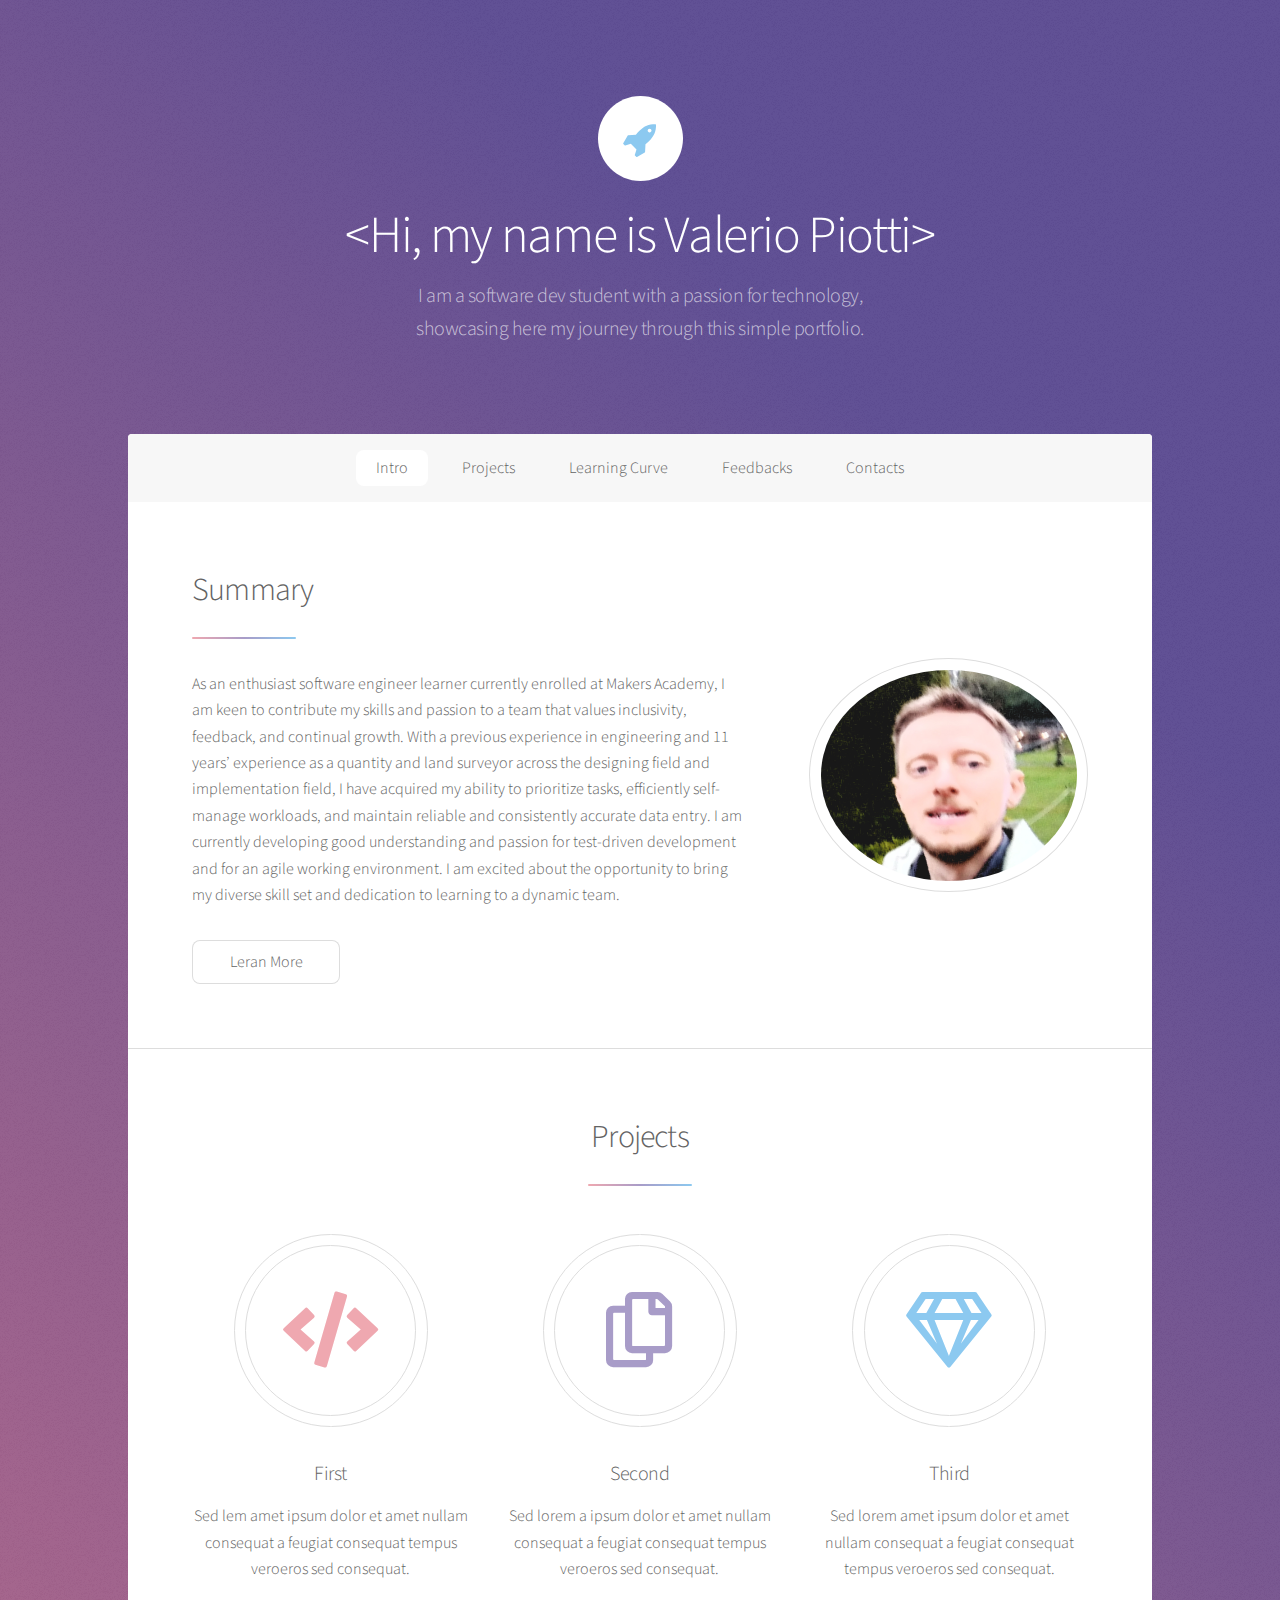
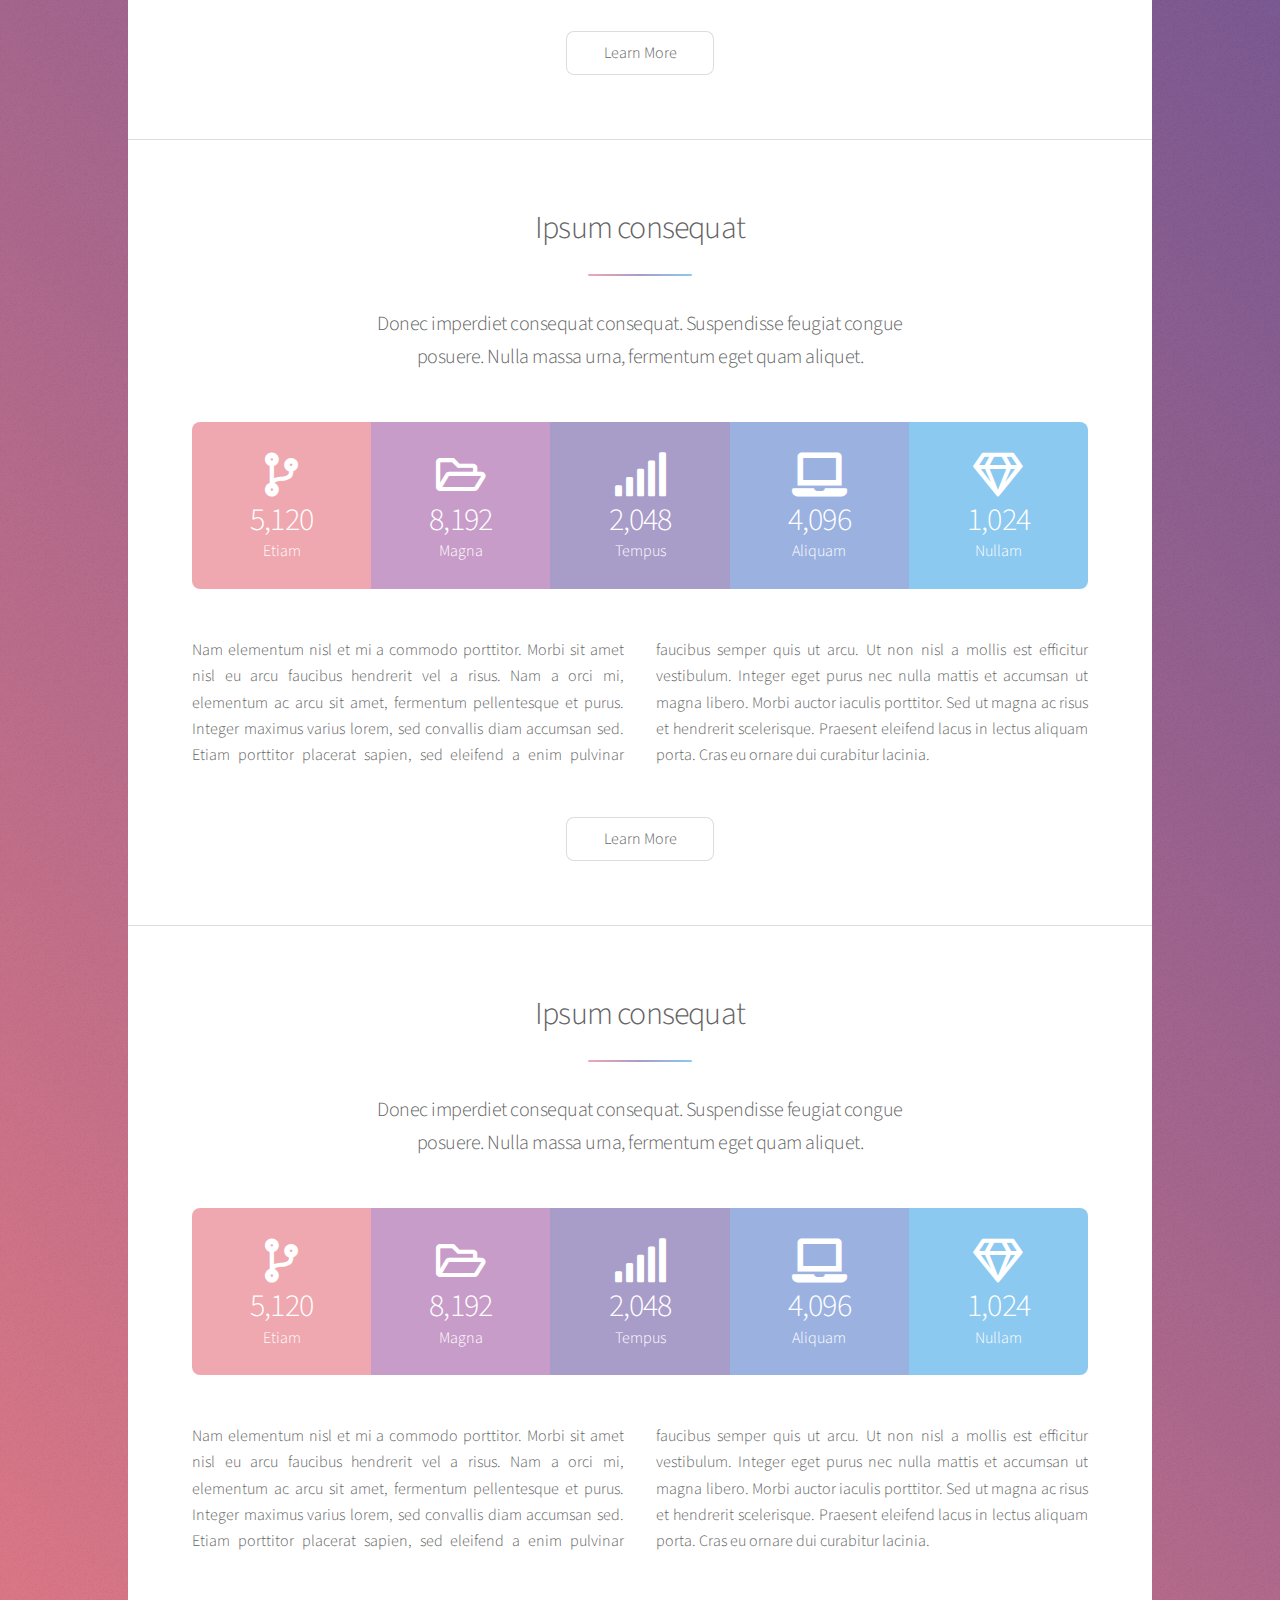
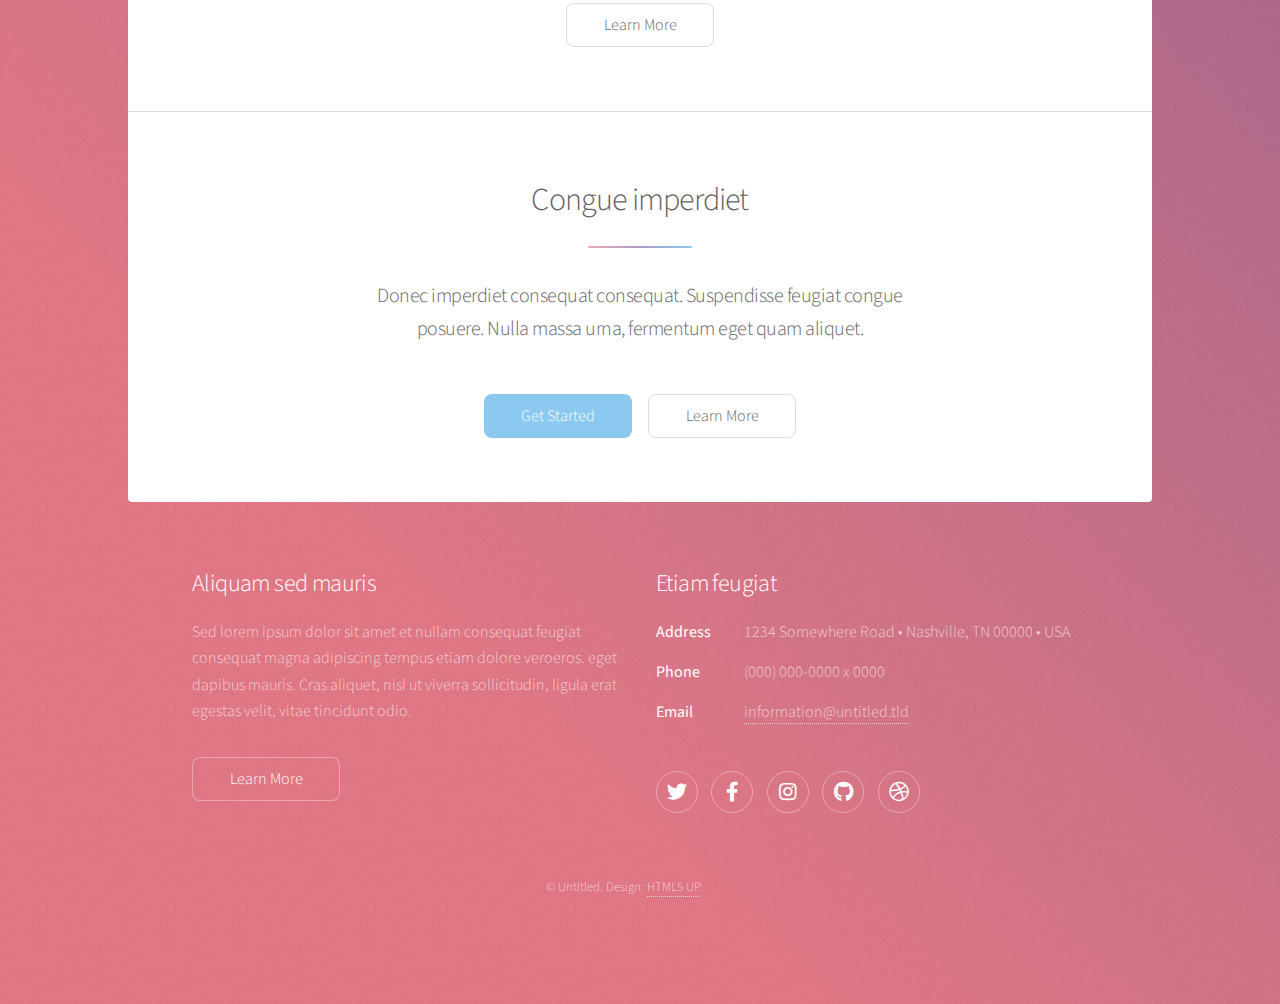
==== commit f166fb53: "about_me added" ====
--- a/index.html
+++ b/index.html
@@ -1,12 +1,12 @@
 <!DOCTYPE HTML>
 <!--
-	Stellar by HTML5 UP
+	based on: Stellar by HTML5 UP
 	html5up.net | @ajlkn
 	Free for personal and commercial use under the CCA 3.0 license (html5up.net/license)
 -->
 <html>
 	<head>
-		<title>Stellar by HTML5 UP</title>
+		<title>Valerio's Portfolio</title>
 		<meta charset="utf-8" />
 		<meta name="viewport" content="width=device-width, initial-scale=1, user-scalable=no" />
 		<link rel="stylesheet" href="assets/css/main.css" />
@@ -20,18 +20,19 @@
 				<!-- Header -->
 					<header id="header" class="alt">
 						<span class="logo"><img src="images/logo.svg" alt="" /></span>
-						<h1>Stellar</h1>
-						<p>Just another free, fully responsive site template<br />
-						built by <a href="https://twitter.com/ajlkn">@ajlkn</a> for <a href="https://html5up.net">HTML5 UP</a>.</p>
+						<h1>&lt;Hi, my name is Valerio Piotti&gt;</h1>
+						<p>I am a software dev student with a passion for technology,<br>
+							showcasing here my journey through this simple portfolio.</p>
 					</header>
 
 				<!-- Nav -->
 					<nav id="nav">
 						<ul>
-							<li><a href="#intro" class="active">Introduction</a></li>
-							<li><a href="#first">First Section</a></li>
-							<li><a href="#second">Second Section</a></li>
-							<li><a href="#cta">Get Started</a></li>
+							<li><a href="#intro" class="active">Intro</a></li>
+							<li><a href="#first">Projects</a></li>
+							<li><a href="#second">Learning Curve</a></li>
+							<li><a href="#third">Feedbacks</a></li>
+							<li><a href="#cta">Contacts</a></li>
 						</ul>
 					</nav>
 
@@ -43,38 +44,36 @@
 								<div class="spotlight">
 									<div class="content">
 										<header class="major">
-											<h2>Ipsum sed adipiscing</h2>
+											<h2>Summary</h2>
 										</header>
-										<p>Sed lorem ipsum dolor sit amet nullam consequat feugiat consequat magna
-										adipiscing magna etiam amet veroeros. Lorem ipsum dolor tempus sit cursus.
-										Tempus nisl et nullam lorem ipsum dolor sit amet aliquam.</p>
+										<p>As an enthusiast software engineer learner currently enrolled at Makers Academy, I am keen to contribute my skills and passion to a team that values inclusivity, feedback, and continual growth. With a previous experience in engineering and 11 years’ experience as a quantity and land surveyor across the designing field and implementation field, I have acquired my ability to prioritize tasks, efficiently self-manage workloads, and maintain reliable and consistently accurate data entry. I am currently developing good understanding and passion for test-driven development and for an agile working environment. I am excited about the opportunity to bring my diverse skill set and dedication to learning to a dynamic team.</p>
 										<ul class="actions">
-											<li><a href="generic.html" class="button">Learn More</a></li>
+											<li><a href="about_me.html" class="button">Leran More</a></li>
 										</ul>
 									</div>
-									<span class="image"><img src="images/pic01.jpg" alt="" /></span>
+									<span class="image"><img src="images/profile_pic_art.jpg" alt=""></span>
 								</div>
 							</section>
 
 						<!-- First Section -->
 							<section id="first" class="main special">
 								<header class="major">
-									<h2>Magna veroeros</h2>
+									<h2>Projects</h2>
 								</header>
 								<ul class="features">
 									<li>
 										<span class="icon solid major style1 fa-code"></span>
-										<h3>Ipsum consequat</h3>
-										<p>Sed lorem amet ipsum dolor et amet nullam consequat a feugiat consequat tempus veroeros sed consequat.</p>
+										<h3>First</h3>
+										<p>Sed lem amet ipsum dolor et amet nullam consequat a feugiat consequat tempus veroeros sed consequat.</p>
 									</li>
 									<li>
 										<span class="icon major style3 fa-copy"></span>
-										<h3>Amed sed feugiat</h3>
-										<p>Sed lorem amet ipsum dolor et amet nullam consequat a feugiat consequat tempus veroeros sed consequat.</p>
+										<h3>Second</h3>
+										<p>Sed lorem a ipsum dolor et amet nullam consequat a feugiat consequat tempus veroeros sed consequat.</p>
 									</li>
 									<li>
 										<span class="icon major style5 fa-gem"></span>
-										<h3>Dolor nullam</h3>
+										<h3>Third</h3>
 										<p>Sed lorem amet ipsum dolor et amet nullam consequat a feugiat consequat tempus veroeros sed consequat.</p>
 									</li>
 								</ul>
@@ -121,6 +120,43 @@
 									</ul>
 								</footer>
 							</section>
+
+						<!-- Second Section -->
+						<section id="Third" class="main special">
+							<header class="major">
+								<h2>Ipsum consequat</h2>
+								<p>Donec imperdiet consequat consequat. Suspendisse feugiat congue<br />
+								posuere. Nulla massa urna, fermentum eget quam aliquet.</p>
+							</header>
+							<ul class="statistics">
+								<li class="style1">
+									<span class="icon solid fa-code-branch"></span>
+									<strong>5,120</strong> Etiam
+								</li>
+								<li class="style2">
+									<span class="icon fa-folder-open"></span>
+									<strong>8,192</strong> Magna
+								</li>
+								<li class="style3">
+									<span class="icon solid fa-signal"></span>
+									<strong>2,048</strong> Tempus
+								</li>
+								<li class="style4">
+									<span class="icon solid fa-laptop"></span>
+									<strong>4,096</strong> Aliquam
+								</li>
+								<li class="style5">
+									<span class="icon fa-gem"></span>
+									<strong>1,024</strong> Nullam
+								</li>
+							</ul>
+							<p class="content">Nam elementum nisl et mi a commodo porttitor. Morbi sit amet nisl eu arcu faucibus hendrerit vel a risus. Nam a orci mi, elementum ac arcu sit amet, fermentum pellentesque et purus. Integer maximus varius lorem, sed convallis diam accumsan sed. Etiam porttitor placerat sapien, sed eleifend a enim pulvinar faucibus semper quis ut arcu. Ut non nisl a mollis est efficitur vestibulum. Integer eget purus nec nulla mattis et accumsan ut magna libero. Morbi auctor iaculis porttitor. Sed ut magna ac risus et hendrerit scelerisque. Praesent eleifend lacus in lectus aliquam porta. Cras eu ornare dui curabitur lacinia.</p>
+							<footer class="major">
+								<ul class="actions special">
+									<li><a href="generic.html" class="button">Learn More</a></li>
+								</ul>
+							</footer>
+						</section>
 
 						<!-- Get Started -->
 							<section id="cta" class="main special">
--- a/assets/css/main.css
+++ b/assets/css/main.css
@@ -1,10 +1,10 @@
 @import url(fontawesome-all.min.css);
 @import 'https://fonts.googleapis.com/css?family=Source+Sans+Pro:300,400';
 
-/*
-	Stellar by HTML5 UP
-	html5up.net | @ajlkn
-	Free for personal and commercial use under the CCA 3.0 license (html5up.net/license)
+/*
+	Stellar by HTML5 UP
+	html5up.net | @ajlkn
+	Free for personal and commercial use under the CCA 3.0 license (html5up.net/license)
 */
 
 html, body, div, span, applet, object,
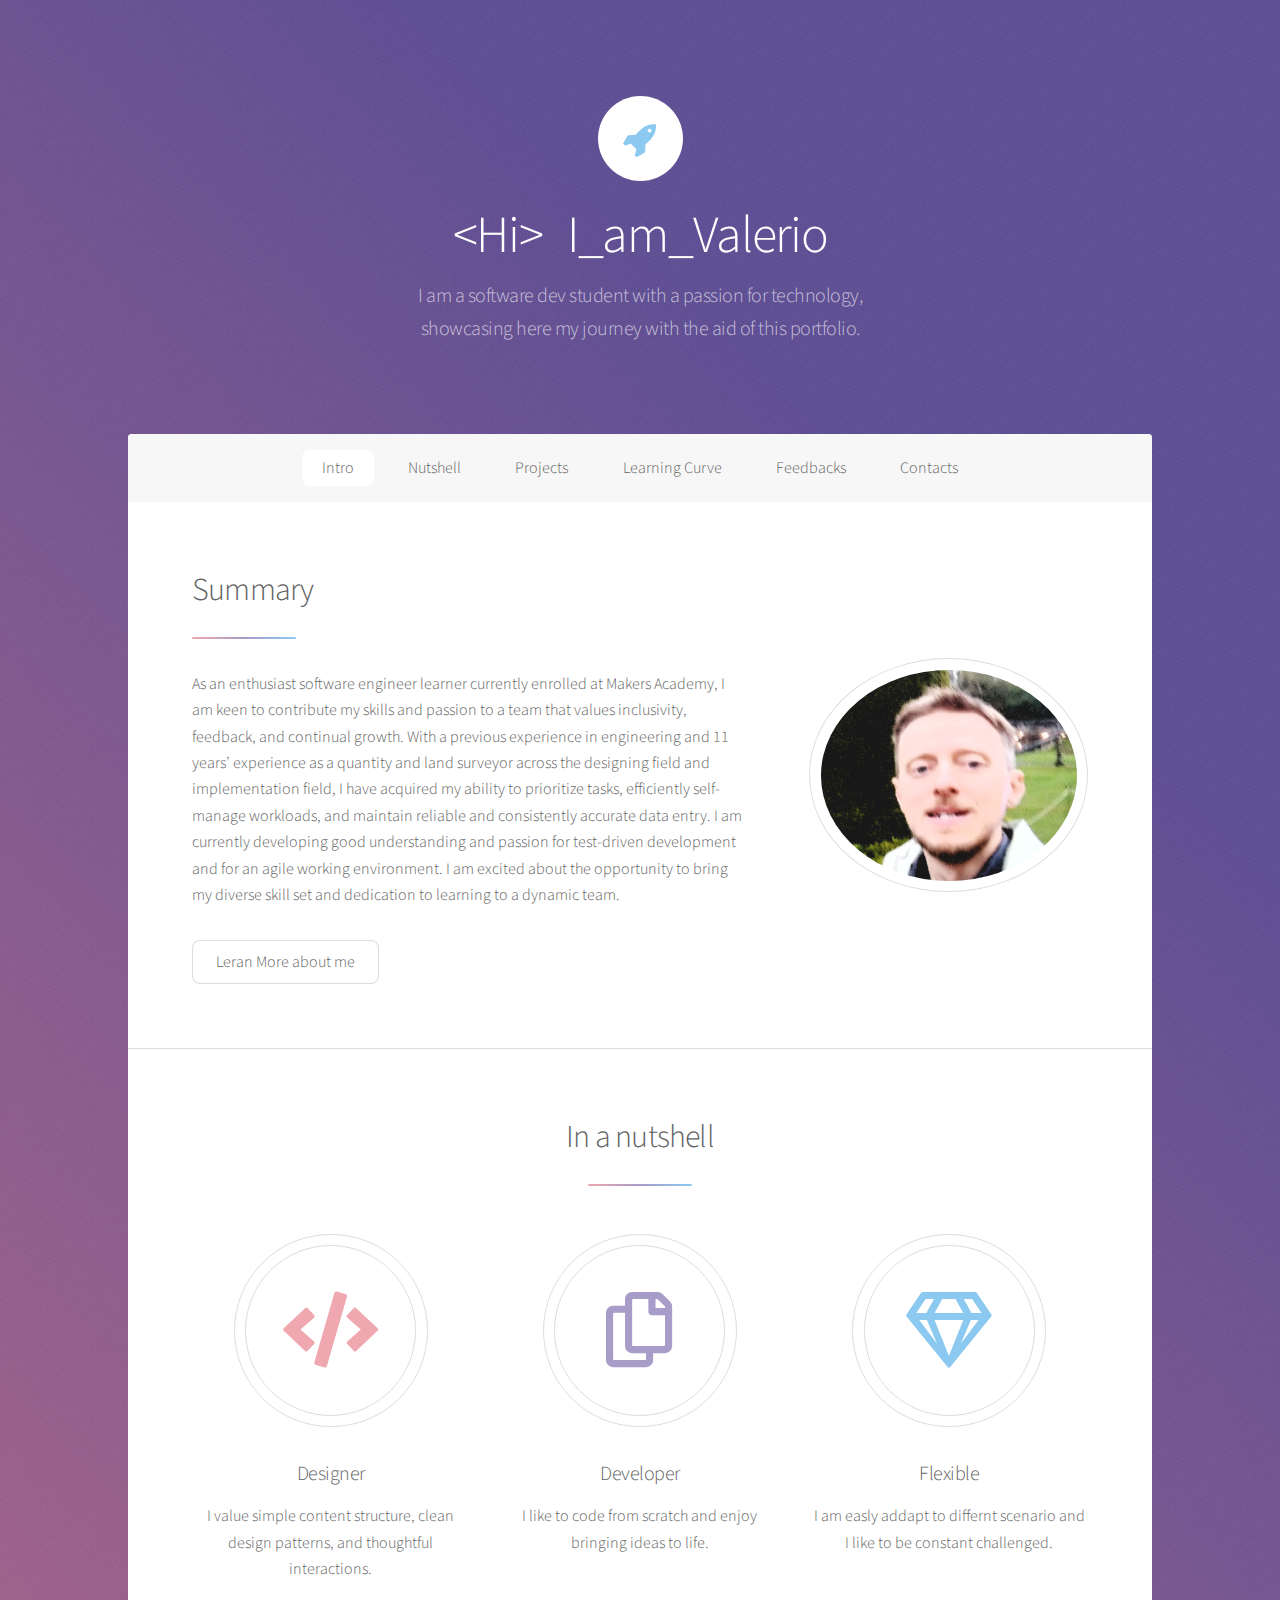
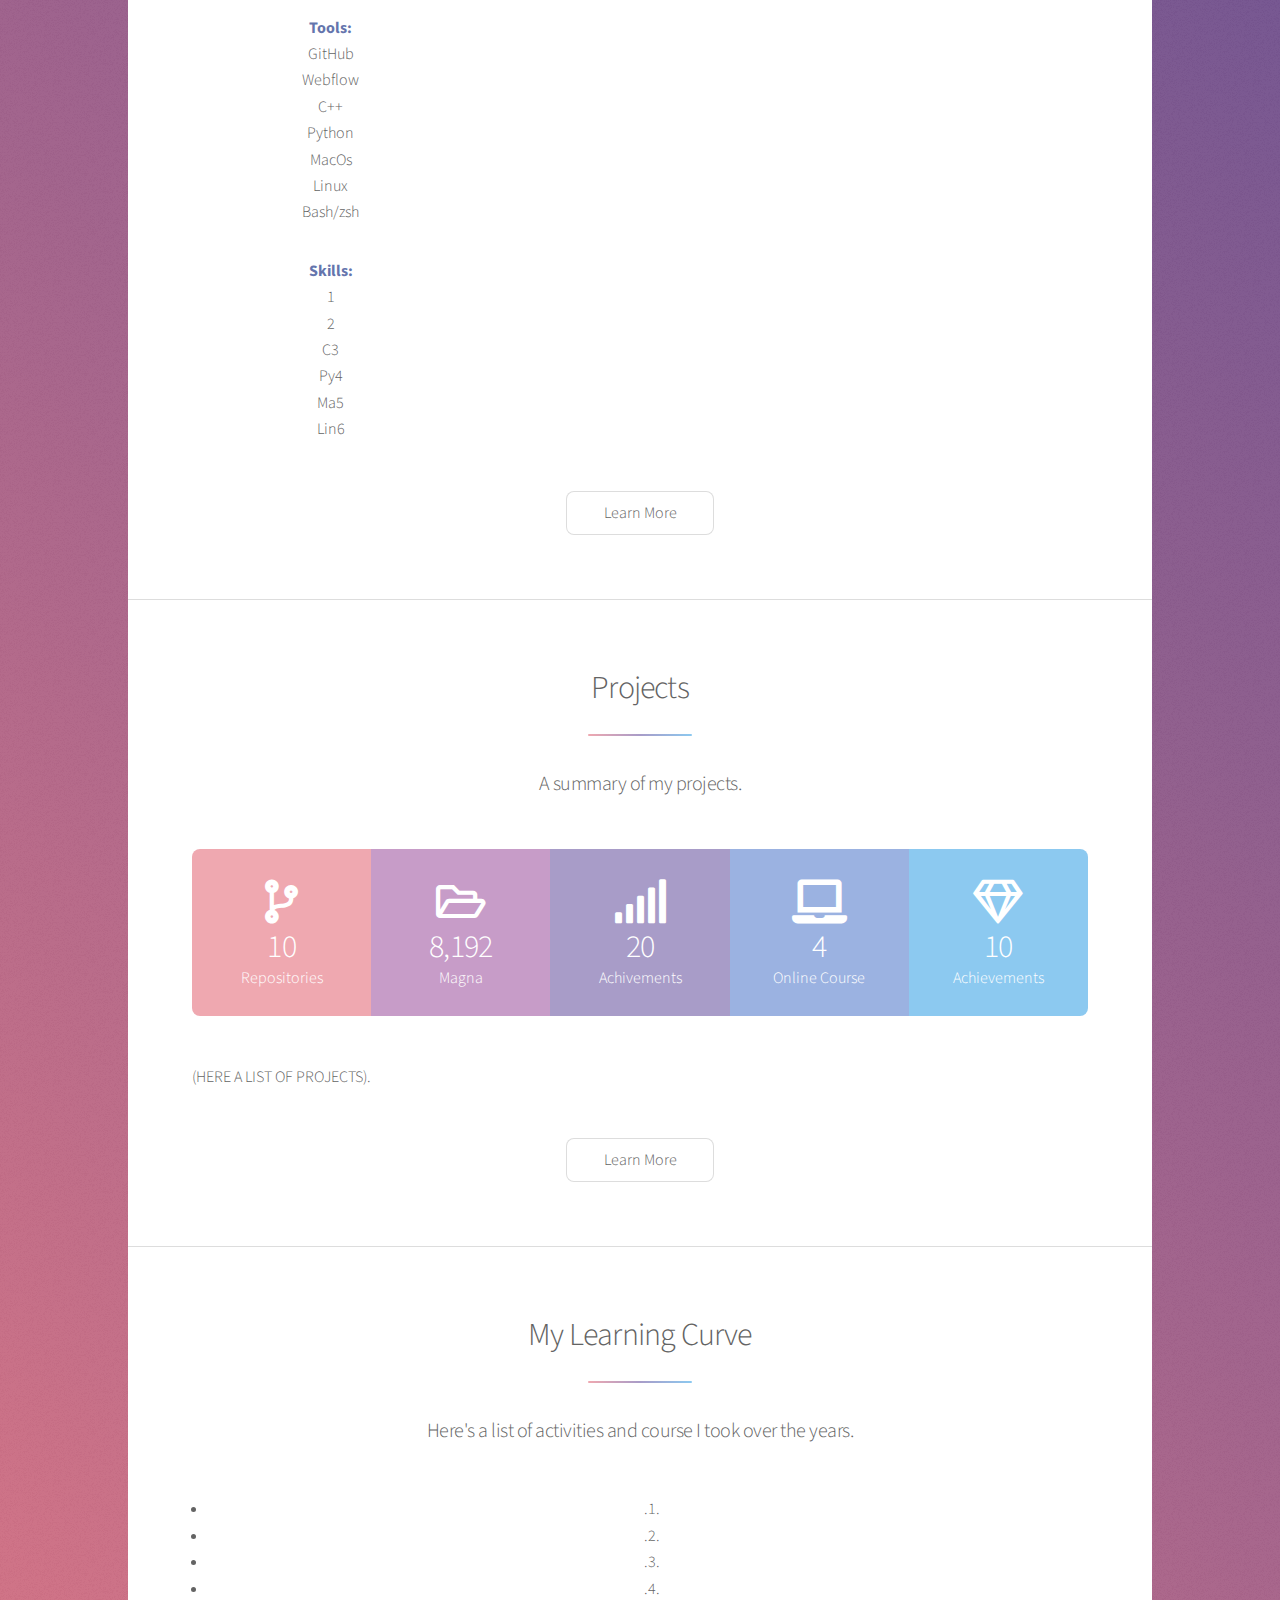
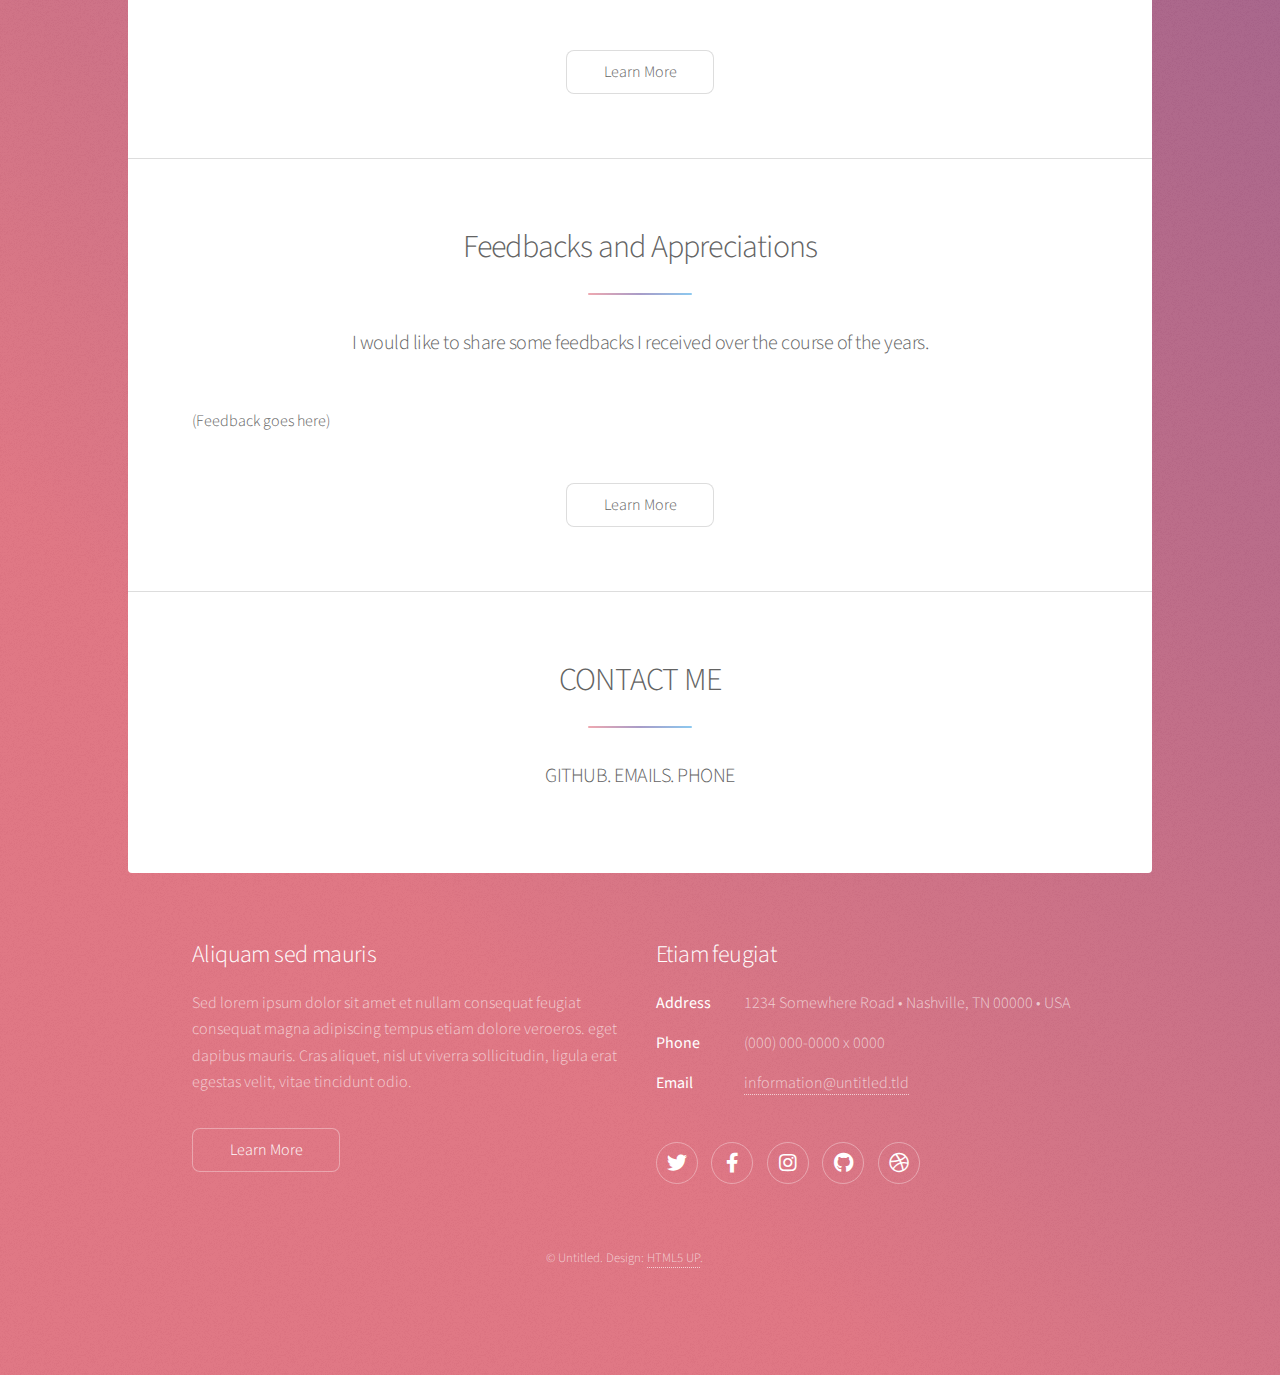
==== commit ed6eddf2: "Index.html updated" ====
--- a/index.html
+++ b/index.html
@@ -20,18 +20,19 @@
 				<!-- Header -->
 					<header id="header" class="alt">
 						<span class="logo"><img src="images/logo.svg" alt="" /></span>
-						<h1>&lt;Hi, my name is Valerio Piotti&gt;</h1>
+						<h1>&lt;Hi&gt;&ensp;I_am_Valerio</h1>
 						<p>I am a software dev student with a passion for technology,<br>
-							showcasing here my journey through this simple portfolio.</p>
+							showcasing here my journey with the aid of this portfolio.</p>
 					</header>
 
 				<!-- Nav -->
 					<nav id="nav">
 						<ul>
 							<li><a href="#intro" class="active">Intro</a></li>
-							<li><a href="#first">Projects</a></li>
-							<li><a href="#second">Learning Curve</a></li>
-							<li><a href="#third">Feedbacks</a></li>
+							<li><a href="#first">Nutshell</a></li>
+							<li><a href="#second">Projects</a></li>
+							<li><a href="#third">Learning Curve</a></li>
+              <li><a href="#forth">Feedbacks</a></li>
 							<li><a href="#cta">Contacts</a></li>
 						</ul>
 					</nav>
@@ -48,7 +49,7 @@
 										</header>
 										<p>As an enthusiast software engineer learner currently enrolled at Makers Academy, I am keen to contribute my skills and passion to a team that values inclusivity, feedback, and continual growth. With a previous experience in engineering and 11 years’ experience as a quantity and land surveyor across the designing field and implementation field, I have acquired my ability to prioritize tasks, efficiently self-manage workloads, and maintain reliable and consistently accurate data entry. I am currently developing good understanding and passion for test-driven development and for an agile working environment. I am excited about the opportunity to bring my diverse skill set and dedication to learning to a dynamic team.</p>
 										<ul class="actions">
-											<li><a href="about_me.html" class="button">Leran More</a></li>
+											<li><a href="about_me.html" class="button">Leran More about me</a></li>
 										</ul>
 									</div>
 									<span class="image"><img src="images/profile_pic_art.jpg" alt=""></span>
@@ -58,23 +59,38 @@
 						<!-- First Section -->
 							<section id="first" class="main special">
 								<header class="major">
-									<h2>Projects</h2>
+									<h2>In a nutshell</h2>
 								</header>
 								<ul class="features">
 									<li>
 										<span class="icon solid major style1 fa-code"></span>
-										<h3>First</h3>
-										<p>Sed lem amet ipsum dolor et amet nullam consequat a feugiat consequat tempus veroeros sed consequat.</p>
+										<h3>Designer</h3>
+										<p>I value simple content structure, clean design patterns, and thoughtful interactions.</p>
+                    <p><div class="list-title">Tools:</div>
+                      GitHub<br>
+                      Webflow<br>
+                      C++<br>
+                      Python<br>
+                      MacOs<br>
+                      Linux<br>
+                      Bash/zsh</p>
+                    <p><div class="list-title">Skills:</div>
+                      1<br>
+                      2<br>
+                      C3<br>
+                      Py4<br>
+                      Ma5<br>
+                      Lin6<br></p>
 									</li>
 									<li>
 										<span class="icon major style3 fa-copy"></span>
-										<h3>Second</h3>
-										<p>Sed lorem a ipsum dolor et amet nullam consequat a feugiat consequat tempus veroeros sed consequat.</p>
+										<h3>Developer</h3>
+										<p>I like to code from scratch and enjoy bringing ideas to life.</p>
 									</li>
 									<li>
 										<span class="icon major style5 fa-gem"></span>
-										<h3>Third</h3>
-										<p>Sed lorem amet ipsum dolor et amet nullam consequat a feugiat consequat tempus veroeros sed consequat.</p>
+										<h3>Flexible</h3>
+										<p>I am easly addapt to differnt scenario and I like to be constant challenged.</p>
 									</li>
 								</ul>
 								<footer class="major">
@@ -87,14 +103,13 @@
 						<!-- Second Section -->
 							<section id="second" class="main special">
 								<header class="major">
-									<h2>Ipsum consequat</h2>
-									<p>Donec imperdiet consequat consequat. Suspendisse feugiat congue<br />
-									posuere. Nulla massa urna, fermentum eget quam aliquet.</p>
+									<h2>Projects</h2>
+									<p>A summary of my projects.</p>
 								</header>
 								<ul class="statistics">
 									<li class="style1">
 										<span class="icon solid fa-code-branch"></span>
-										<strong>5,120</strong> Etiam
+										<strong>10</strong> Repositories
 									</li>
 									<li class="style2">
 										<span class="icon fa-folder-open"></span>
@@ -102,18 +117,18 @@
 									</li>
 									<li class="style3">
 										<span class="icon solid fa-signal"></span>
-										<strong>2,048</strong> Tempus
+										<strong>20</strong> Achivements
 									</li>
 									<li class="style4">
 										<span class="icon solid fa-laptop"></span>
-										<strong>4,096</strong> Aliquam
+										<strong>4</strong> Online Course
 									</li>
 									<li class="style5">
 										<span class="icon fa-gem"></span>
-										<strong>1,024</strong> Nullam
-									</li>
-								</ul>
-								<p class="content">Nam elementum nisl et mi a commodo porttitor. Morbi sit amet nisl eu arcu faucibus hendrerit vel a risus. Nam a orci mi, elementum ac arcu sit amet, fermentum pellentesque et purus. Integer maximus varius lorem, sed convallis diam accumsan sed. Etiam porttitor placerat sapien, sed eleifend a enim pulvinar faucibus semper quis ut arcu. Ut non nisl a mollis est efficitur vestibulum. Integer eget purus nec nulla mattis et accumsan ut magna libero. Morbi auctor iaculis porttitor. Sed ut magna ac risus et hendrerit scelerisque. Praesent eleifend lacus in lectus aliquam porta. Cras eu ornare dui curabitur lacinia.</p>
+										<strong>10</strong> Achievements
+									</li>
+								</ul>
+								<p class="content">(HERE A LIST OF PROJECTS).</p>
 								<footer class="major">
 									<ul class="actions special">
 										<li><a href="generic.html" class="button">Learn More</a></li>
@@ -121,36 +136,18 @@
 								</footer>
 							</section>
 
-						<!-- Second Section -->
-						<section id="Third" class="main special">
+						<!-- Third Section -->
+						<section id="third" class="main special">
 							<header class="major">
-								<h2>Ipsum consequat</h2>
-								<p>Donec imperdiet consequat consequat. Suspendisse feugiat congue<br />
-								posuere. Nulla massa urna, fermentum eget quam aliquet.</p>
+								<h2>My Learning Curve</h2>
+								<p>Here's a list of activities and course I took over the years.</p>
 							</header>
-							<ul class="statistics">
-								<li class="style1">
-									<span class="icon solid fa-code-branch"></span>
-									<strong>5,120</strong> Etiam
-								</li>
-								<li class="style2">
-									<span class="icon fa-folder-open"></span>
-									<strong>8,192</strong> Magna
-								</li>
-								<li class="style3">
-									<span class="icon solid fa-signal"></span>
-									<strong>2,048</strong> Tempus
-								</li>
-								<li class="style4">
-									<span class="icon solid fa-laptop"></span>
-									<strong>4,096</strong> Aliquam
-								</li>
-								<li class="style5">
-									<span class="icon fa-gem"></span>
-									<strong>1,024</strong> Nullam
-								</li>
-							</ul>
-							<p class="content">Nam elementum nisl et mi a commodo porttitor. Morbi sit amet nisl eu arcu faucibus hendrerit vel a risus. Nam a orci mi, elementum ac arcu sit amet, fermentum pellentesque et purus. Integer maximus varius lorem, sed convallis diam accumsan sed. Etiam porttitor placerat sapien, sed eleifend a enim pulvinar faucibus semper quis ut arcu. Ut non nisl a mollis est efficitur vestibulum. Integer eget purus nec nulla mattis et accumsan ut magna libero. Morbi auctor iaculis porttitor. Sed ut magna ac risus et hendrerit scelerisque. Praesent eleifend lacus in lectus aliquam porta. Cras eu ornare dui curabitur lacinia.</p>
+							<ul class="special">
+                <li>.1.</li>
+                <li>.2.</li>
+                <li>.3.</li>
+                <li>.4.</li>
+              </ul>
 							<footer class="major">
 								<ul class="actions special">
 									<li><a href="generic.html" class="button">Learn More</a></li>
@@ -158,20 +155,28 @@
 							</footer>
 						</section>
 
+						<!-- Forth Section -->
+						<section id="forth" class="main special">
+							<header class="major">
+								<h2>Feedbacks and Appreciations</h2>
+								<p>I would like to share some feedbacks I received over the course of the years.</p>
+							</header>
+							<p class="content">(Feedback goes here)</p>
+							<footer class="major">
+								<ul class="actions special">
+									<li><a href="generic.html" class="button">Learn More</a></li>
+								</ul>
+							</footer>
+						</section>
+
 						<!-- Get Started -->
 							<section id="cta" class="main special">
 								<header class="major">
-									<h2>Congue imperdiet</h2>
-									<p>Donec imperdiet consequat consequat. Suspendisse feugiat congue<br />
-									posuere. Nulla massa urna, fermentum eget quam aliquet.</p>
+									<h2>CONTACT ME</h2>
+									<p>GITHUB. EMAILS. PHONE</p>
 								</header>
-								<footer class="major">
-									<ul class="actions special">
-										<li><a href="generic.html" class="button primary">Get Started</a></li>
-										<li><a href="generic.html" class="button">Learn More</a></li>
-									</ul>
-								</footer>
-							</section>
+							</section>
+
 
 					</div>
 
--- a/assets/css/main.css
+++ b/assets/css/main.css
@@ -6,6 +6,17 @@
 	html5up.net | @ajlkn
 	Free for personal and commercial use under the CCA 3.0 license (html5up.net/license)
 */
+
+/* Additional - valerkoll - Dec2023 */
+
+
+	.list-title {
+		color: rgb(100, 117, 173);
+		font-weight: bold;
+	}
+
+
+/* Additional - valerkoll - Dec2023 */
 
 html, body, div, span, applet, object,
 iframe, h1, h2, h3, h4, h5, h6, p, blockquote,
@@ -3072,7 +3083,7 @@
 /* Header */
 
 	#header {
-		padding: 5em 5em 1em 5em ;
+		padding: 2em 5em 1em 5em ;
 		text-align: center;
 	}
 
@@ -3782,4 +3793,5 @@
 				max-width: 100%;
 			}
 
-		}+		}
+
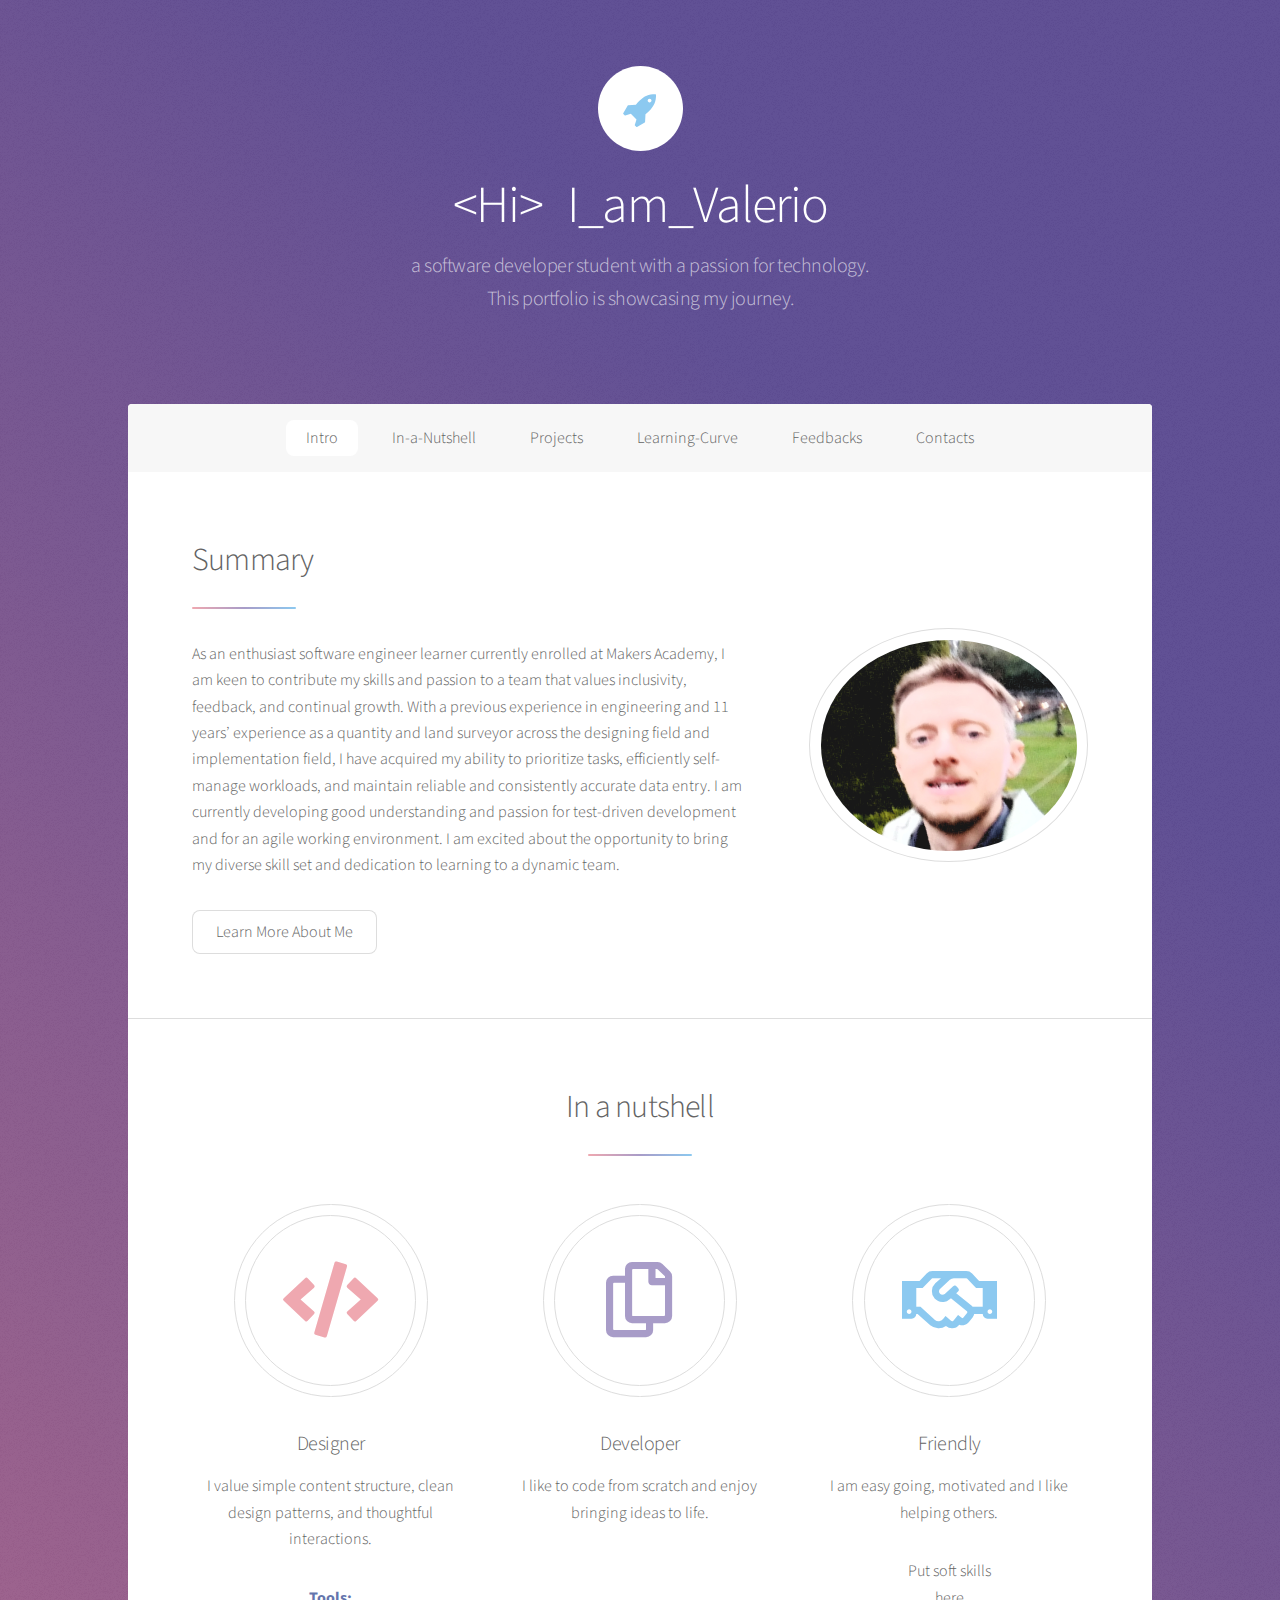
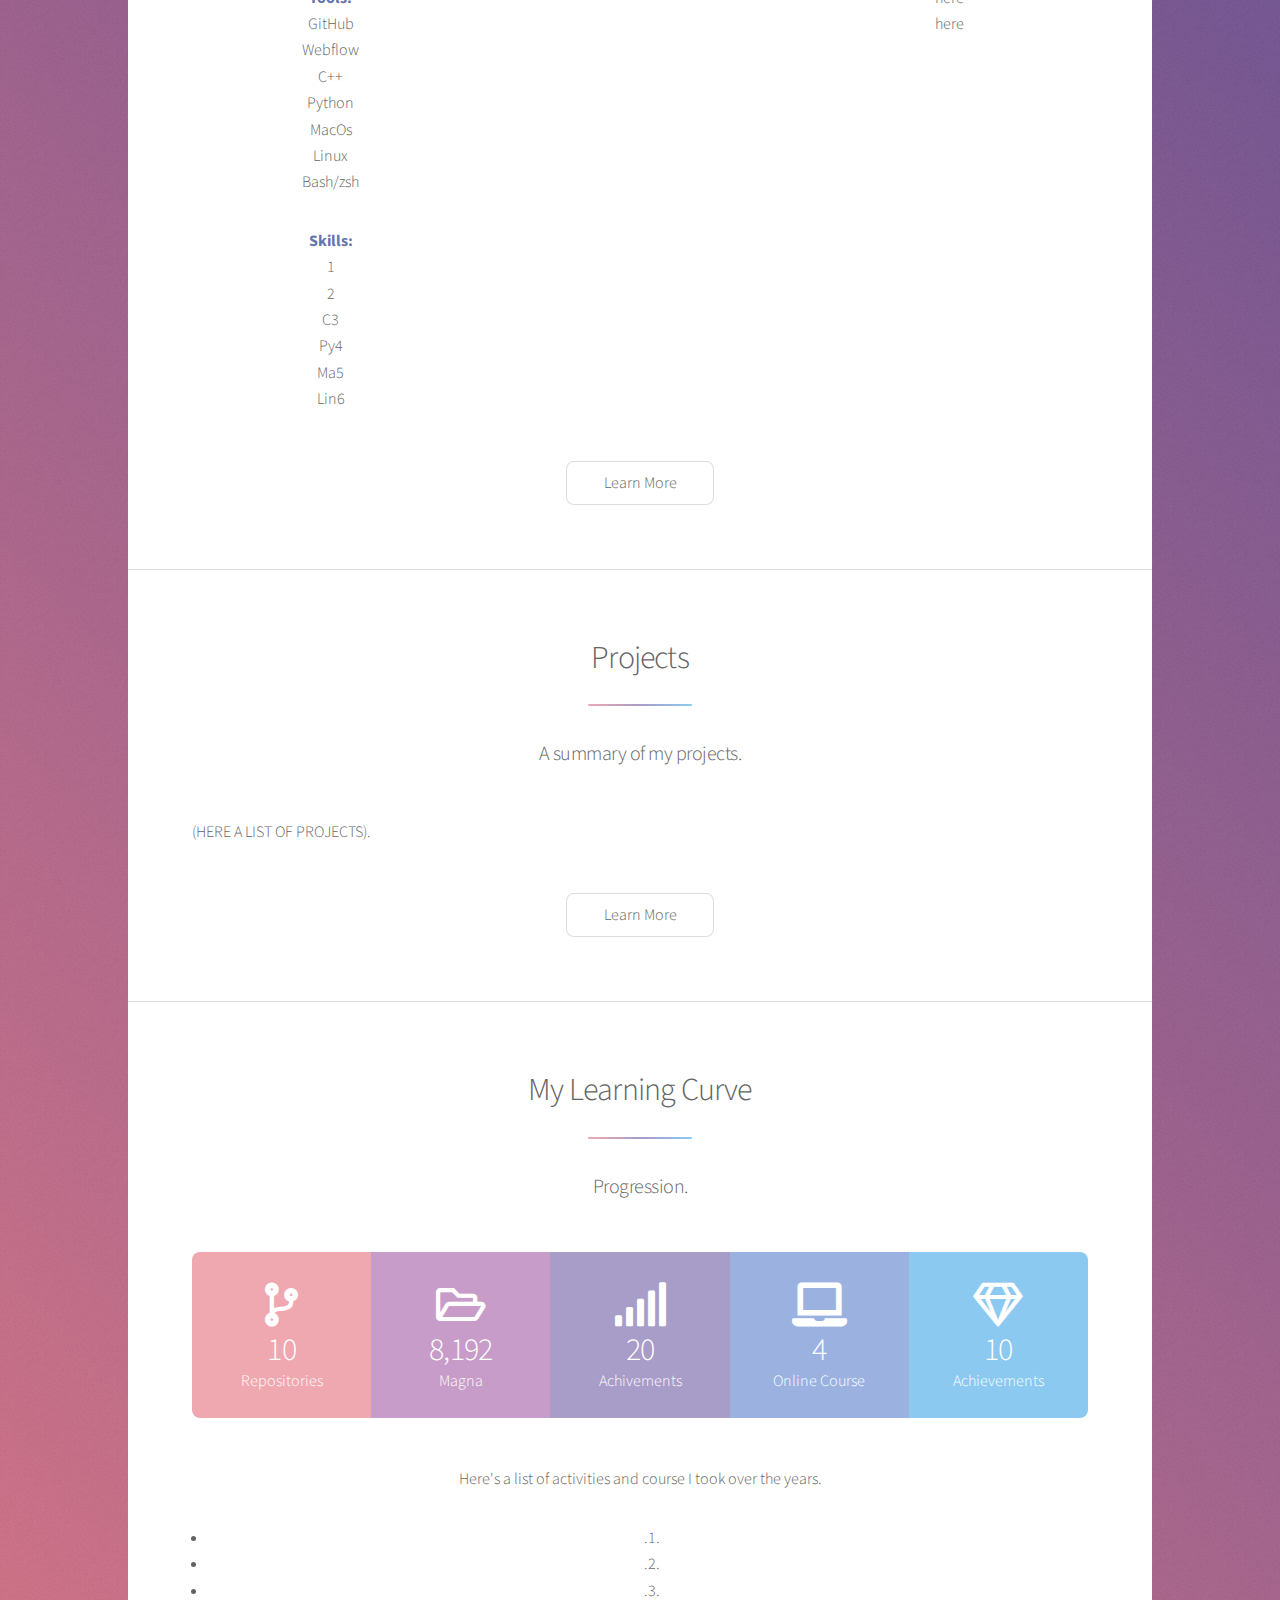
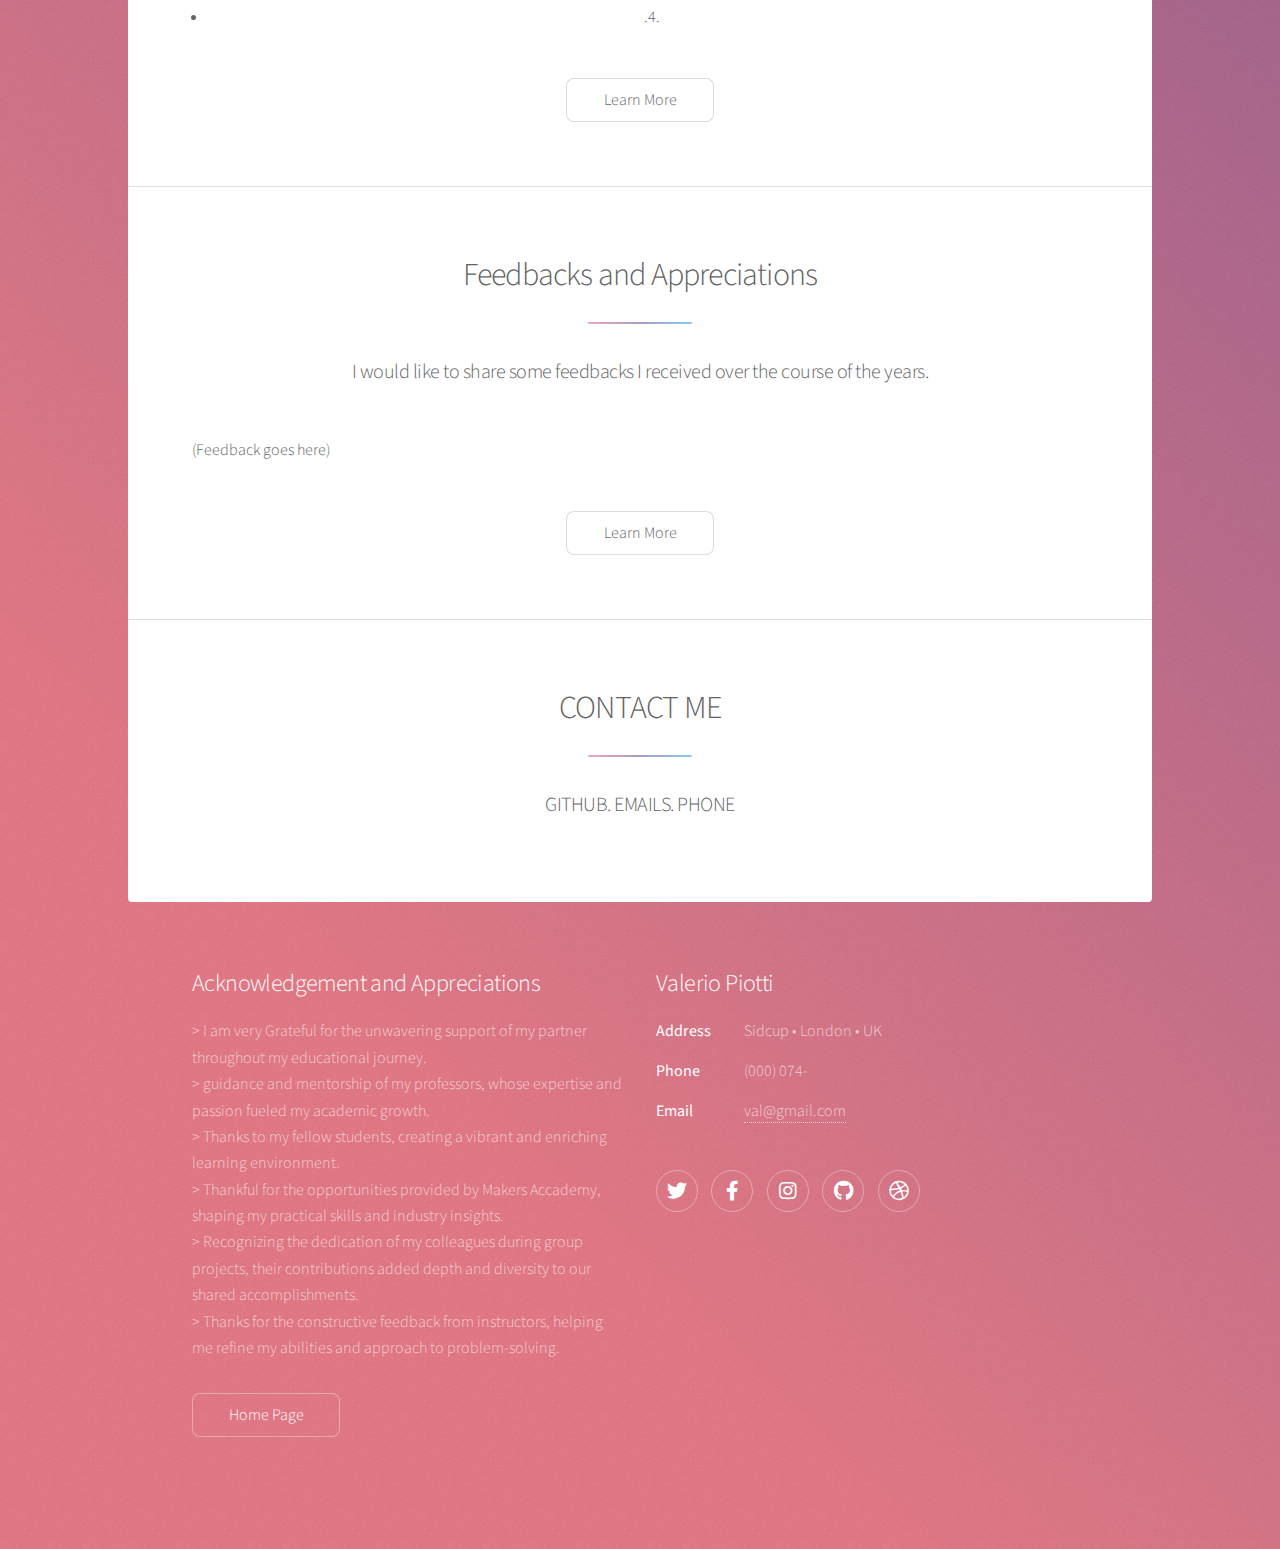
==== commit 94ddd6fd: "Index.html main.css updated" ====
--- a/index.html
+++ b/index.html
@@ -18,20 +18,20 @@
 			<div id="wrapper">
 
 				<!-- Header -->
-					<header id="header" class="alt">
+					<header id="header" class="alt" style="margin: -30px 0 0 0">
 						<span class="logo"><img src="images/logo.svg" alt="" /></span>
 						<h1>&lt;Hi&gt;&ensp;I_am_Valerio</h1>
-						<p>I am a software dev student with a passion for technology,<br>
-							showcasing here my journey with the aid of this portfolio.</p>
+						<p>a software developer student with a passion for technology.<br>
+							This portfolio is showcasing my journey.</p>
 					</header>
 
 				<!-- Nav -->
 					<nav id="nav">
 						<ul>
 							<li><a href="#intro" class="active">Intro</a></li>
-							<li><a href="#first">Nutshell</a></li>
+							<li><a href="#first">In-a-Nutshell</a></li>
 							<li><a href="#second">Projects</a></li>
-							<li><a href="#third">Learning Curve</a></li>
+							<li><a href="#third">Learning-Curve</a></li>
               <li><a href="#forth">Feedbacks</a></li>
 							<li><a href="#cta">Contacts</a></li>
 						</ul>
@@ -49,7 +49,7 @@
 										</header>
 										<p>As an enthusiast software engineer learner currently enrolled at Makers Academy, I am keen to contribute my skills and passion to a team that values inclusivity, feedback, and continual growth. With a previous experience in engineering and 11 years’ experience as a quantity and land surveyor across the designing field and implementation field, I have acquired my ability to prioritize tasks, efficiently self-manage workloads, and maintain reliable and consistently accurate data entry. I am currently developing good understanding and passion for test-driven development and for an agile working environment. I am excited about the opportunity to bring my diverse skill set and dedication to learning to a dynamic team.</p>
 										<ul class="actions">
-											<li><a href="about_me.html" class="button">Leran More about me</a></li>
+											<li><a href="about_me.html" class="button">Learn More About Me</a></li>
 										</ul>
 									</div>
 									<span class="image"><img src="images/profile_pic_art.jpg" alt=""></span>
@@ -88,9 +88,14 @@
 										<p>I like to code from scratch and enjoy bringing ideas to life.</p>
 									</li>
 									<li>
-										<span class="icon major style5 fa-gem"></span>
-										<h3>Flexible</h3>
-										<p>I am easly addapt to differnt scenario and I like to be constant challenged.</p>
+										<span class="icon major style5 fa-handshake-o"></span>
+										<h3>Friendly</h3>
+										<p>I am easy going, motivated and I like helping others.</p>
+                    <p>
+                      Put soft skills<br>
+                      here<br>
+                      here<br>
+                    </p>
 									</li>
 								</ul>
 								<footer class="major">
@@ -106,28 +111,6 @@
 									<h2>Projects</h2>
 									<p>A summary of my projects.</p>
 								</header>
-								<ul class="statistics">
-									<li class="style1">
-										<span class="icon solid fa-code-branch"></span>
-										<strong>10</strong> Repositories
-									</li>
-									<li class="style2">
-										<span class="icon fa-folder-open"></span>
-										<strong>8,192</strong> Magna
-									</li>
-									<li class="style3">
-										<span class="icon solid fa-signal"></span>
-										<strong>20</strong> Achivements
-									</li>
-									<li class="style4">
-										<span class="icon solid fa-laptop"></span>
-										<strong>4</strong> Online Course
-									</li>
-									<li class="style5">
-										<span class="icon fa-gem"></span>
-										<strong>10</strong> Achievements
-									</li>
-								</ul>
 								<p class="content">(HERE A LIST OF PROJECTS).</p>
 								<footer class="major">
 									<ul class="actions special">
@@ -140,8 +123,31 @@
 						<section id="third" class="main special">
 							<header class="major">
 								<h2>My Learning Curve</h2>
-								<p>Here's a list of activities and course I took over the years.</p>
+								<p>Progression.</p>
 							</header>
+              <ul class="statistics">
+                <li class="style1">
+                  <span class="icon solid fa-code-branch"></span>
+                  <strong>10</strong> Repositories
+                </li>
+                <li class="style2">
+                  <span class="icon fa-folder-open"></span>
+                  <strong>8,192</strong> Magna
+                </li>
+                <li class="style3">
+                  <span class="icon solid fa-signal"></span>
+                  <strong>20</strong> Achivements
+                </li>
+                <li class="style4">
+                  <span class="icon solid fa-laptop"></span>
+                  <strong>4</strong> Online Course
+                </li>
+                <li class="style5">
+                  <span class="icon fa-gem"></span>
+                  <strong>10</strong> Achievements
+                </li>
+              </ul>
+              <p>Here's a list of activities and course I took over the years.</p>
 							<ul class="special">
                 <li>.1.</li>
                 <li>.2.</li>
@@ -181,34 +187,39 @@
 					</div>
 
 				<!-- Footer -->
-					<footer id="footer">
-						<section>
-							<h2>Aliquam sed mauris</h2>
-							<p>Sed lorem ipsum dolor sit amet et nullam consequat feugiat consequat magna adipiscing tempus etiam dolore veroeros. eget dapibus mauris. Cras aliquet, nisl ut viverra sollicitudin, ligula erat egestas velit, vitae tincidunt odio.</p>
-							<ul class="actions">
-								<li><a href="generic.html" class="button">Learn More</a></li>
-							</ul>
-						</section>
-						<section>
-							<h2>Etiam feugiat</h2>
-							<dl class="alt">
-								<dt>Address</dt>
-								<dd>1234 Somewhere Road &bull; Nashville, TN 00000 &bull; USA</dd>
-								<dt>Phone</dt>
-								<dd>(000) 000-0000 x 0000</dd>
-								<dt>Email</dt>
-								<dd><a href="#">information@untitled.tld</a></dd>
-							</dl>
-							<ul class="icons">
-								<li><a href="#" class="icon brands fa-twitter alt"><span class="label">Twitter</span></a></li>
-								<li><a href="#" class="icon brands fa-facebook-f alt"><span class="label">Facebook</span></a></li>
-								<li><a href="#" class="icon brands fa-instagram alt"><span class="label">Instagram</span></a></li>
-								<li><a href="#" class="icon brands fa-github alt"><span class="label">GitHub</span></a></li>
-								<li><a href="#" class="icon brands fa-dribbble alt"><span class="label">Dribbble</span></a></li>
-							</ul>
-						</section>
-						<p class="copyright">&copy; Untitled. Design: <a href="https://html5up.net">HTML5 UP</a>.</p>
-					</footer>
+        <footer id="footer">
+          <section>
+            <h2>Acknowledgement and Appreciations</h2>
+            <p>&gt; I am very Grateful for the unwavering support of my partner throughout my educational journey.<br>
+              &gt; guidance and mentorship of my professors, whose expertise and passion fueled my academic growth.<br>
+              &gt; Thanks to my fellow students, creating a vibrant and enriching learning environment.<br>
+              &gt; Thankful for the opportunities provided by Makers Accademy, shaping my practical skills and industry insights.<br>
+              &gt; Recognizing the dedication of my colleagues during group projects, their contributions added depth and diversity to our shared accomplishments.<br>
+              &gt; Thanks for the constructive feedback from instructors, helping me refine my abilities and approach to problem-solving.
+            </p>
+            <ul class="actions">
+              <li><a href="index.html#wrapper" class="button">Home Page</a></li>
+            </ul>
+          </section>
+          <section>
+            <h2>Valerio Piotti</h2>
+            <dl class="alt">
+              <dt>Address</dt>
+              <dd>Sidcup &bull; London &bull; UK</dd>
+              <dt>Phone</dt>
+              <dd>(000) 074-</dd>
+              <dt>Email</dt>
+              <dd><a href="#">val@gmail.com</a></dd>
+            </dl>
+            <ul class="icons">
+              <li><a href="#" class="icon brands fa-twitter alt"><span class="label">Twitter</span></a></li>
+              <li><a href="#" class="icon brands fa-facebook-f alt"><span class="label">Facebook</span></a></li>
+              <li><a href="#" class="icon brands fa-instagram alt"><span class="label">Instagram</span></a></li>
+              <li><a href="#" class="icon brands fa-github alt"><span class="label">GitHub</span></a></li>
+              <li><a href="#" class="icon brands fa-dribbble alt"><span class="label">Dribbble</span></a></li>
+            </ul>
+          </section>
+        </footer>
 
 			</div>
 
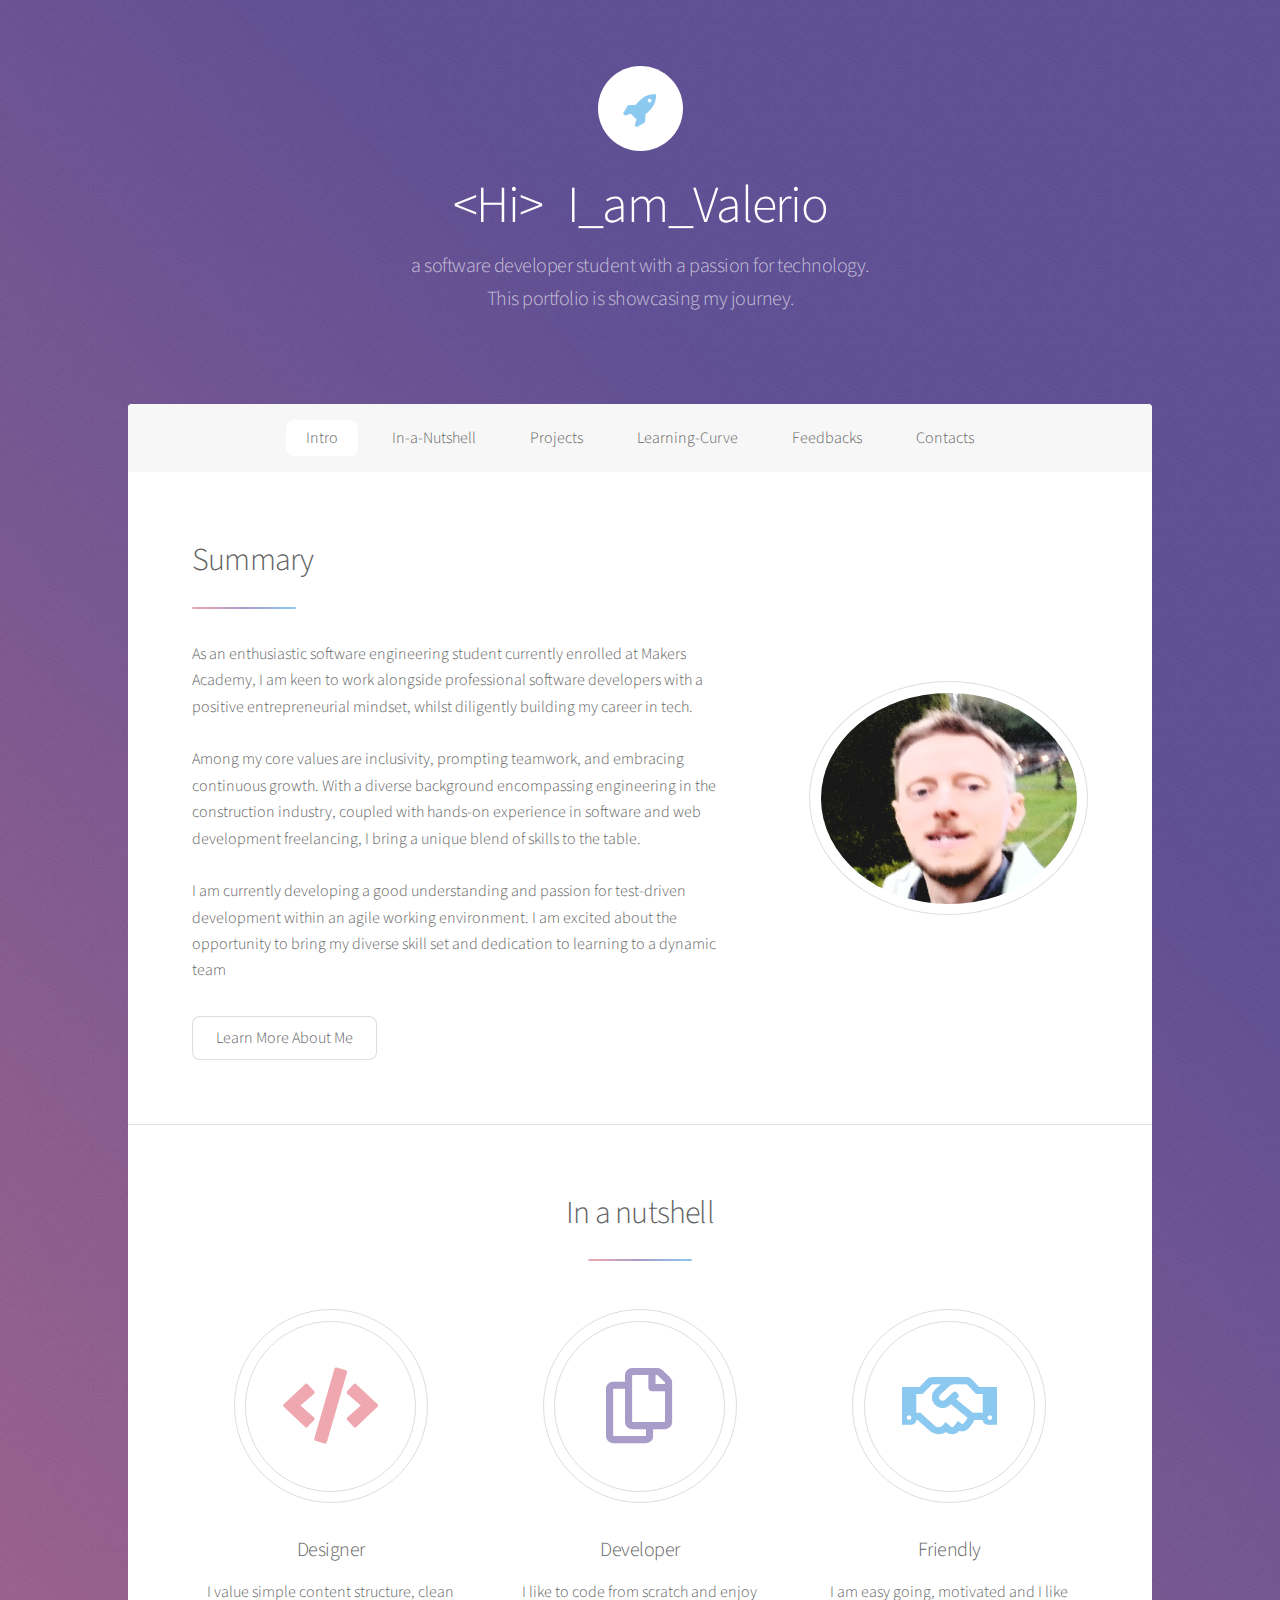
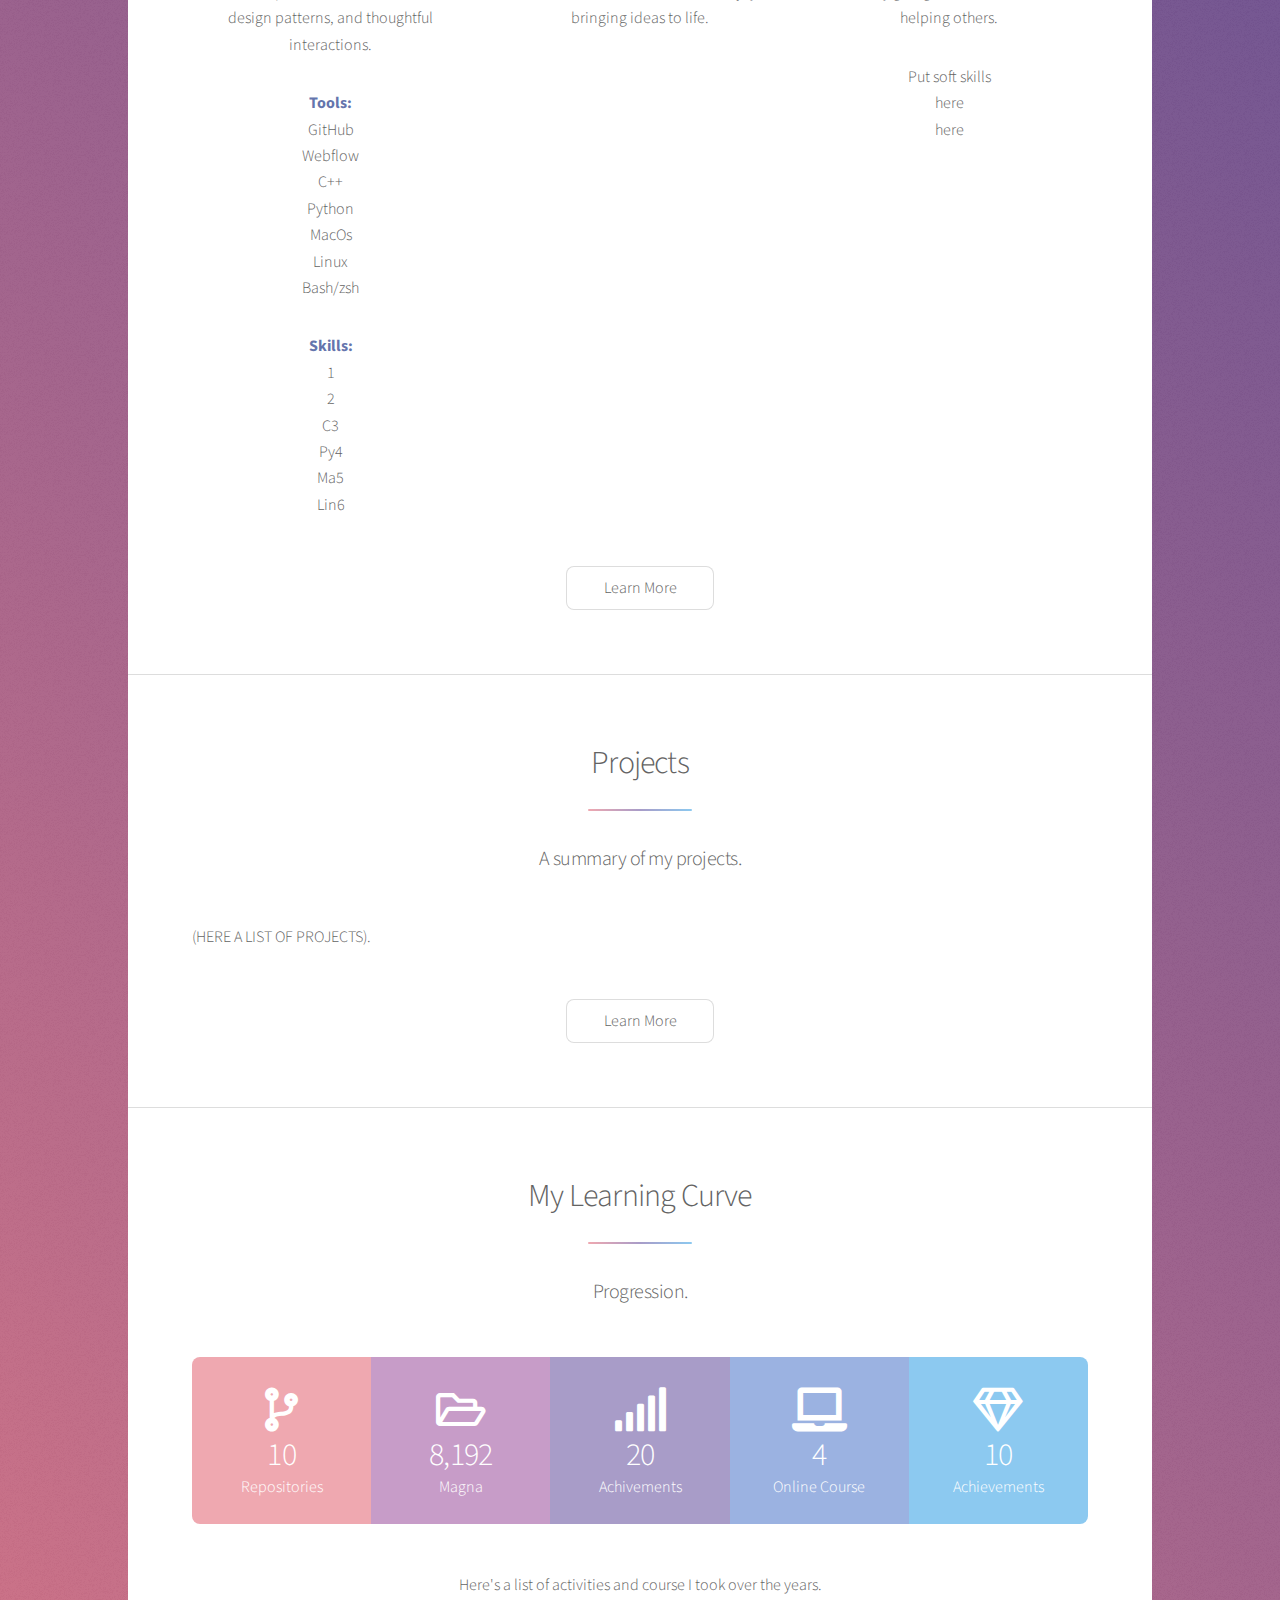
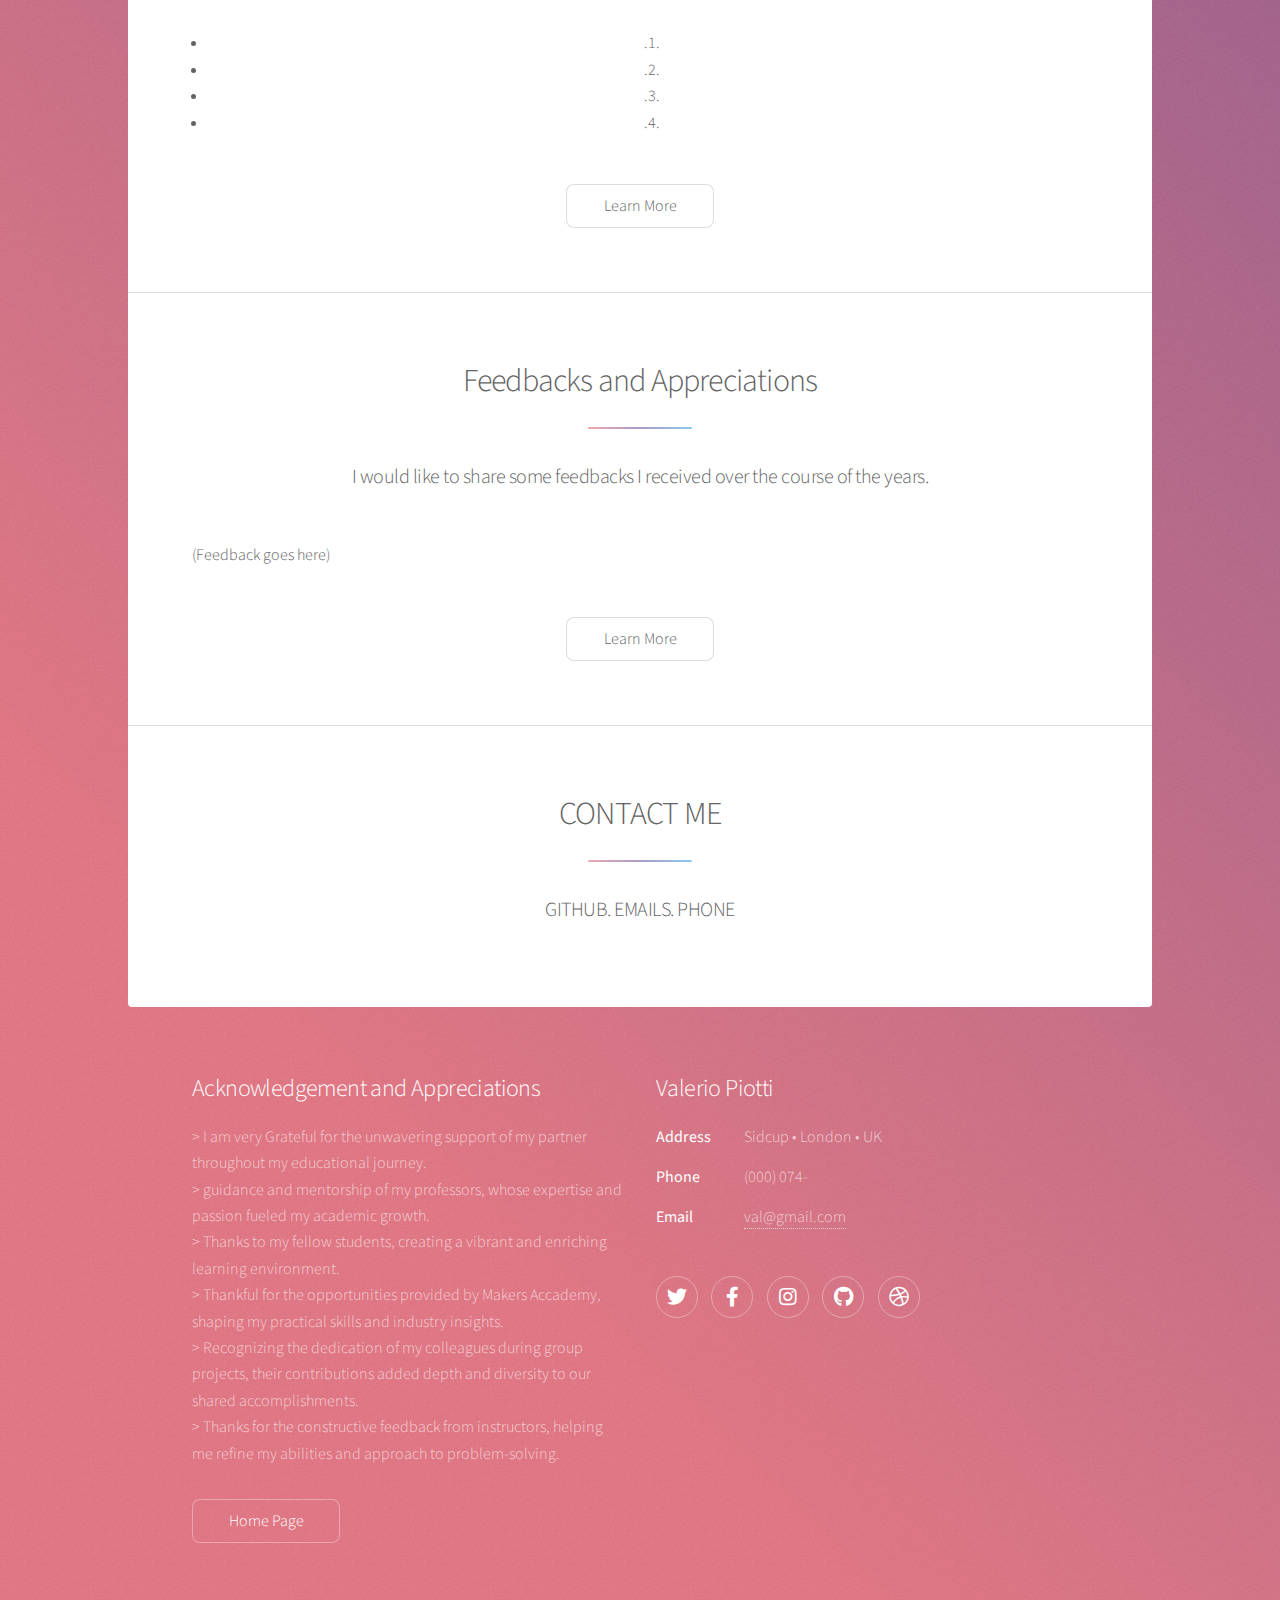
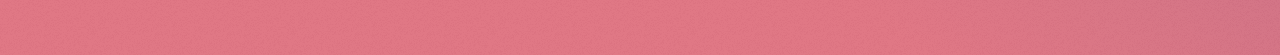
==== commit 4e5138d5: "README.md updated" ====
--- a/index.html
+++ b/index.html
@@ -47,7 +47,7 @@
 										<header class="major">
 											<h2>Summary</h2>
 										</header>
-										<p>As an enthusiast software engineer learner currently enrolled at Makers Academy, I am keen to contribute my skills and passion to a team that values inclusivity, feedback, and continual growth. With a previous experience in engineering and 11 years’ experience as a quantity and land surveyor across the designing field and implementation field, I have acquired my ability to prioritize tasks, efficiently self-manage workloads, and maintain reliable and consistently accurate data entry. I am currently developing good understanding and passion for test-driven development and for an agile working environment. I am excited about the opportunity to bring my diverse skill set and dedication to learning to a dynamic team.</p>
+										<p>As an enthusiastic software engineering student currently enrolled at Makers Academy, I am keen to work alongside professional software developers with a positive entrepreneurial mindset, whilst diligently building my career in tech.<br><br>Among my core values are inclusivity, prompting teamwork, and embracing continuous growth. With a diverse background encompassing engineering in the construction industry, coupled with hands-on experience in software and web development freelancing, I bring a unique blend of skills to the table.<br><br>I am currently developing a good understanding and passion for test-driven development within an agile working environment. I am excited about the opportunity to bring my diverse skill set and dedication to learning to a dynamic team</p>
 										<ul class="actions">
 											<li><a href="about_me.html" class="button">Learn More About Me</a></li>
 										</ul>
